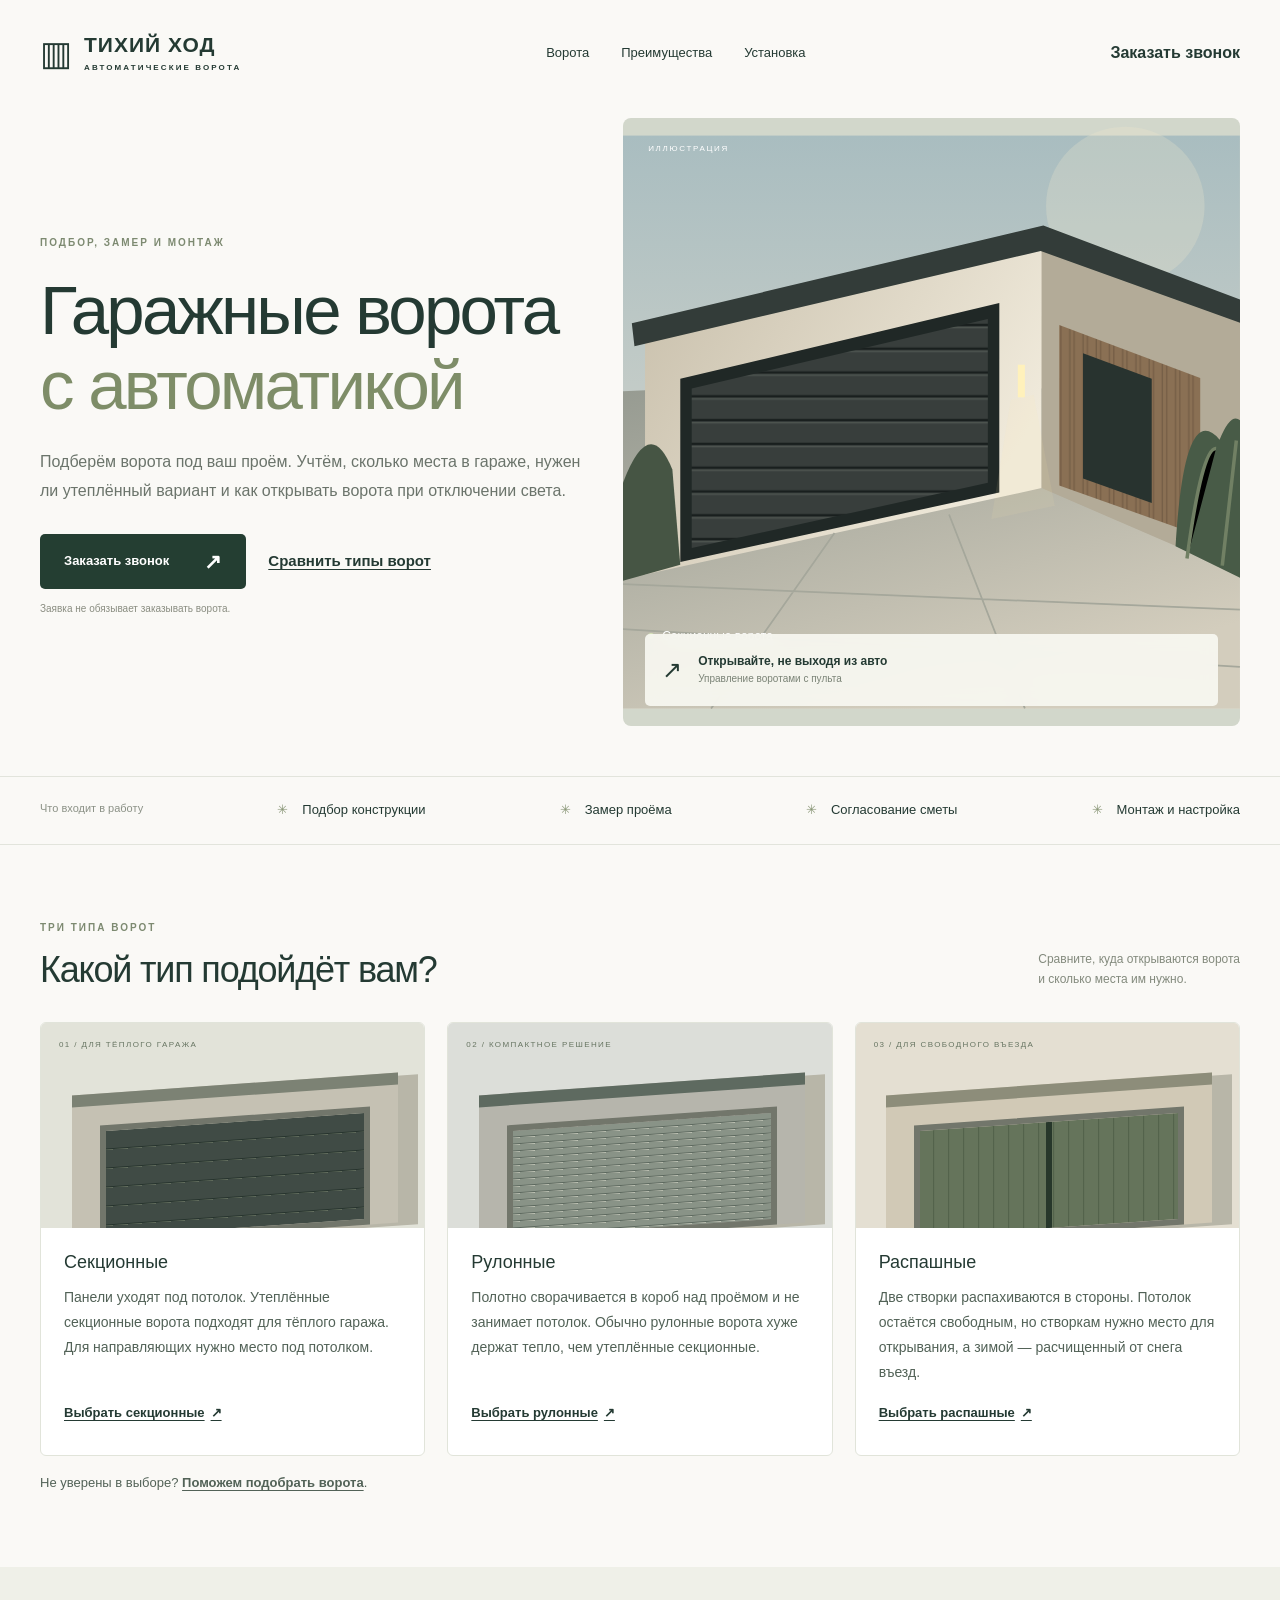
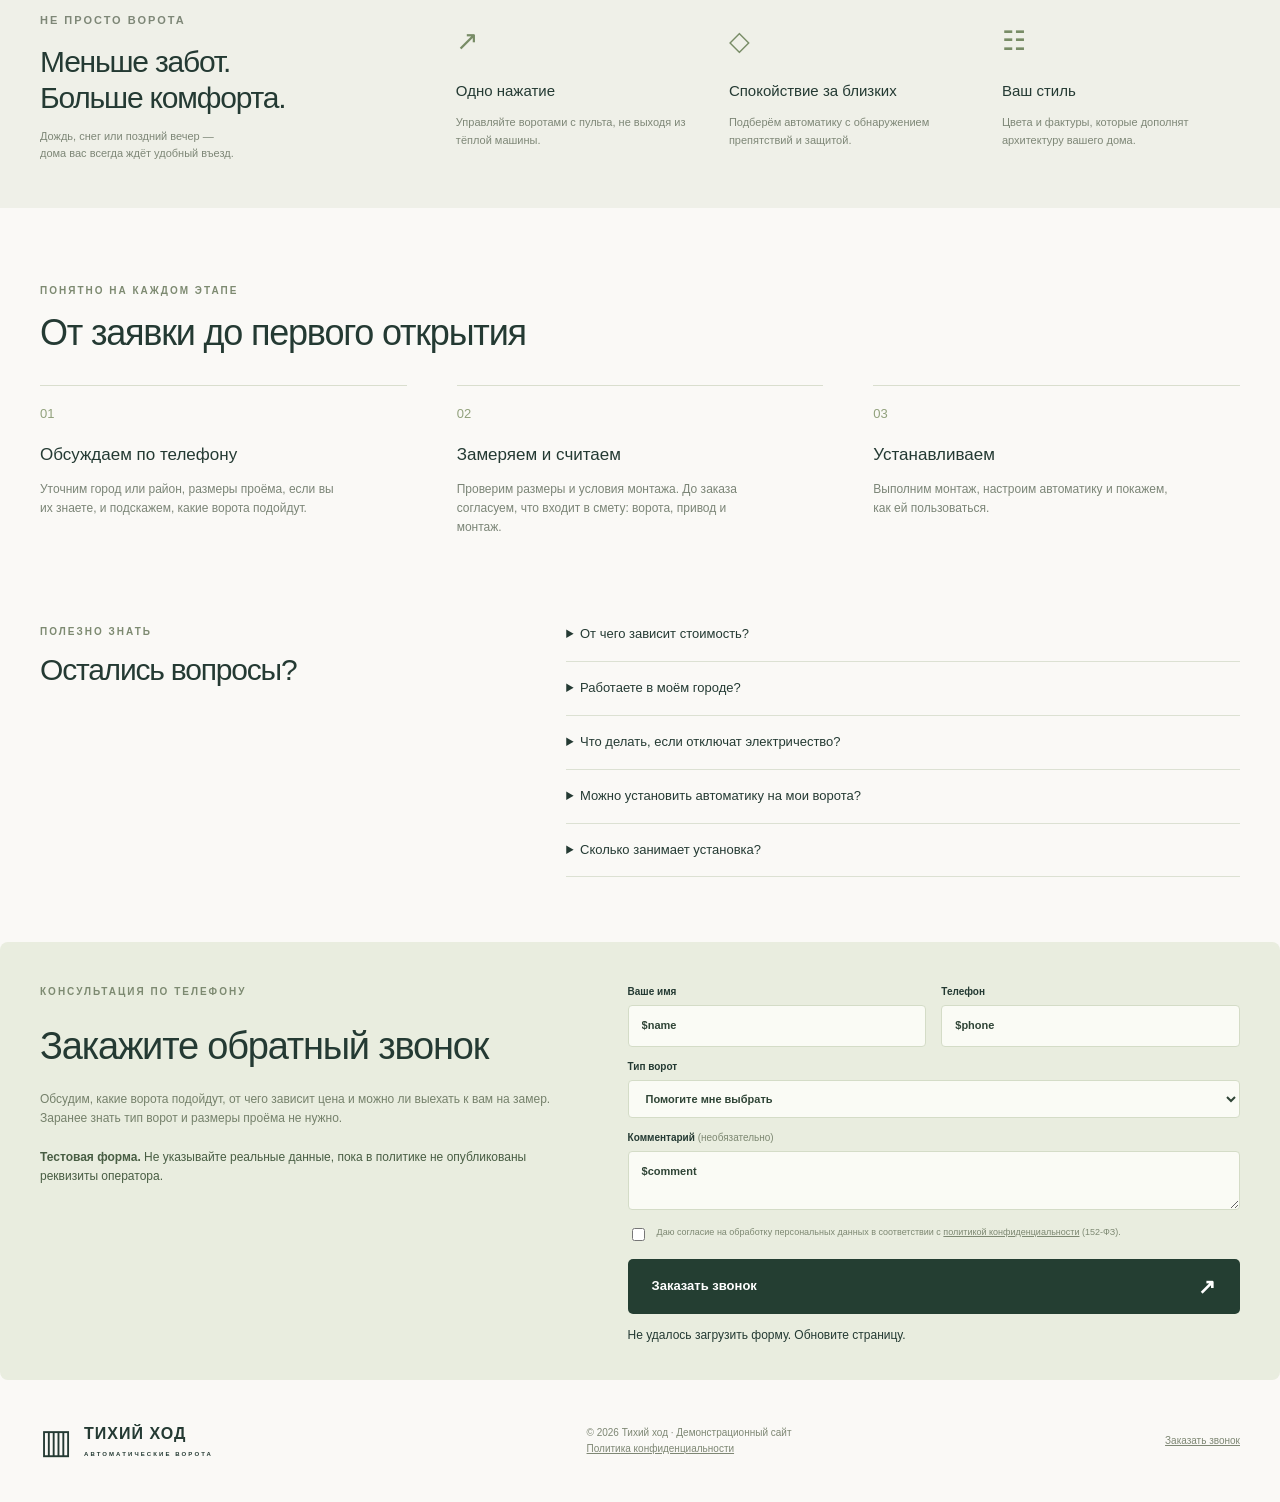
==== index.html @ 29ec7931 "Clarify garage door choices and callback expectations Co-Authored-By: Devin AI <158243242+devin-ai-i" ====
<!doctype html>
<html lang="ru"><head><meta charset="utf-8"><meta name="viewport" content="width=device-width,initial-scale=1"><meta name="description" content="Автоматические гаражные ворота: сравните секционные, рулонные и распашные конструкции и закажите звонок для подбора и расчёта."><title>ТИХИЙ ХОД — автоматические гаражные ворота</title><link rel="stylesheet" href="/static/style.css"><script src="/static/app.js" defer></script></head>
<body><header class="header wrap"><a class="logo" href="/">▥ <span>ТИХИЙ ХОД<small>АВТОМАТИЧЕСКИЕ ВОРОТА</small></span></a><nav><a href="#catalog">Ворота</a><a href="#benefits">Преимущества</a><a href="#steps">Установка</a></nav><a class="header-contact" href="#lead">Заказать звонок</a></header>
<main><section class="hero wrap"><div class="hero-copy"><p class="eyebrow">ПОДБОР, ЗАМЕР И МОНТАЖ</p><h1>Гаражные ворота <em>с автоматикой</em></h1><p class="intro">Подберём ворота под ваш проём. Учтём, сколько места в гараже, нужен ли утеплённый вариант и как открывать ворота при отключении света.</p><div class="hero-actions"><a class="button" href="#lead">Заказать звонок <span aria-hidden="true">↗</span></a><a class="text-link" href="#catalog">Сравнить типы ворот</a></div><p class="micro">Заявка не обязывает заказывать ворота.</p></div><div class="hero-visual"><div class="visual-top"><span>ИЛЛЮСТРАЦИЯ</span></div><svg viewBox="0 0 700 650" role="img" aria-label="Современный дом с широкими секционными воротами"><defs><linearGradient id="sky" x2="0" y2="1"><stop stop-color="#a9bdc0"/><stop offset="1" stop-color="#e3ddd0"/></linearGradient><linearGradient id="wall" x2="1" y2=".5"><stop stop-color="#c8bfab"/><stop offset="1" stop-color="#f0eadb"/></linearGradient><linearGradient id="drive" x2=".5" y2="1"><stop stop-color="#93988f"/><stop offset="1" stop-color="#d3cdbd"/></linearGradient><pattern id="slats" width="100" height="27" patternUnits="userSpaceOnUse"><rect width="100" height="27" fill="#383e3c"/><path d="M0 26H100" stroke="#191f1e" stroke-width="3"/><path d="M0 2H100" stroke="#59605a"/></pattern><pattern id="wood" width="15" height="100" patternUnits="userSpaceOnUse"><rect width="15" height="100" fill="#8a7054"/><path d="M2 0V100M12 0V100" stroke="#6a543f"/></pattern></defs><rect width="700" height="650" fill="url(#sky)"/><circle cx="570" cy="80" r="90" fill="#f0e7cc" opacity=".25"/><path d="M0 290L700 260V650H0" fill="url(#drive)"/><path d="M25 227L475 120 730 216 280 341Z" fill="#ded7c7"/><path d="M25 227L475 120V400L25 498Z" fill="url(#wall)"/><path d="M475 120L730 216V510L475 400Z" fill="#b3ab98"/><path d="M10 213L477 102 737 200 730 223 474 131 13 239Z" fill="#333c39"/><path d="M65 276L427 190V405L65 484Z" fill="#202826"/><path d="M78 287L414 208V394L78 468Z" fill="url(#slats)"/><path d="M495 215L655 275V454L495 397Z" fill="url(#wood)"/><path d="M522 247L600 276V417L522 389Z" fill="#28332f"/><path d="M0 509L700 538M0 560L700 603M100 650L240 451M456 650L370 430" stroke="#a5a79b" stroke-width="2"/><path d="M0 394Q30 315 56 379L65 487 0 505" fill="#465544"/><path d="M627 466Q637 299 677 345Q705 276 723 405V513Z" fill="#485b47"/><path d="M640 480Q657 354 673 355M680 488L696 346" stroke="#718064" stroke-width="4"/><rect x="448" y="260" width="8" height="37" fill="#fff1bb"/><path d="M440 300L466 294 490 420 418 435Z" fill="#ffe6a0" opacity=".09"/></svg><div class="visual-label"><span class="live-dot"></span> Секционные ворота </div><div class="floating-card"><span>↗</span><div><b>Открывайте, не выходя из авто</b><small>Управление воротами с пульта</small></div></div></div></section>
<section class="trust wrap"><span>Что входит в работу</span><b>Подбор конструкции</b><b>Замер проёма</b><b>Согласование сметы</b><b>Монтаж и настройка</b></section>
<section id="catalog" class="section wrap"><div class="section-heading"><div><p class="eyebrow">ТРИ ТИПА ВОРОТ</p><h2>Какой тип подойдёт вам?</h2></div><p>Сравните, куда открываются ворота<br>и сколько места им нужно.</p></div><div class="catalog"><article class="product"><div class="product-art sectional"><span>01 / ДЛЯ ТЁПЛОГО ГАРАЖА</span><div class="mini-house"><div class="mini-door"></div></div></div><div class="product-bottom"><h3>Секционные</h3><p>Панели уходят под потолок. Утеплённые секционные ворота подходят для тёплого гаража. Для направляющих нужно место под потолком.</p><div><a class="text-link" href="#lead" data-door="Секционные">Выбрать секционные <span aria-hidden="true">↗</span></a></div></div></article><article class="product"><div class="product-art roller"><span>02 / КОМПАКТНОЕ РЕШЕНИЕ</span><div class="mini-house"><div class="mini-door"></div></div></div><div class="product-bottom"><h3>Рулонные</h3><p>Полотно сворачивается в короб над проёмом и не занимает потолок. Обычно рулонные ворота хуже держат тепло, чем утеплённые секционные.</p><div><a class="text-link" href="#lead" data-door="Рулонные">Выбрать рулонные <span aria-hidden="true">↗</span></a></div></div></article><article class="product"><div class="product-art swing"><span>03 / ДЛЯ СВОБОДНОГО ВЪЕЗДА</span><div class="mini-house"><div class="mini-door"></div></div></div><div class="product-bottom"><h3>Распашные</h3><p>Две створки распахиваются в стороны. Потолок остаётся свободным, но створкам нужно место для открывания, а зимой — расчищенный от снега въезд.</p><div><a class="text-link" href="#lead" data-door="Распашные">Выбрать распашные <span aria-hidden="true">↗</span></a></div></div></article></div><p class="price-note">Не уверены в выборе? <a class="text-link" href="#lead" data-door="">Поможем подобрать ворота</a>.</p></section>
<section id="benefits" class="benefits"><div class="wrap benefit-grid"><div><p class="eyebrow">НЕ ПРОСТО ВОРОТА</p><h2>Меньше забот.<br>Больше комфорта.</h2><p>Дождь, снег или поздний вечер —<br>дома вас всегда ждёт удобный въезд.</p></div><div class="benefit"><span>↗</span><h3>Одно нажатие</h3><p>Управляйте воротами с пульта, не выходя из тёплой машины.</p></div><div class="benefit"><span>◇</span><h3>Спокойствие за близких</h3><p>Подберём автоматику с обнаружением препятствий и защитой.</p></div><div class="benefit"><span>☷</span><h3>Ваш стиль</h3><p>Цвета и фактуры, которые дополнят архитектуру вашего дома.</p></div></div></section>
<section id="steps" class="section wrap"><div class="section-heading"><div><p class="eyebrow">ПОНЯТНО НА КАЖДОМ ЭТАПЕ</p><h2>От заявки до первого открытия</h2></div></div><div class="steps"><article><span>01</span><h3>Обсуждаем по телефону</h3><p>Уточним город или район, размеры проёма, если вы их знаете, и подскажем, какие ворота подойдут.</p></article><article><span>02</span><h3>Замеряем и считаем</h3><p>Проверим размеры и условия монтажа. До заказа согласуем, что входит в смету: ворота, привод и монтаж.</p></article><article><span>03</span><h3>Устанавливаем</h3><p>Выполним монтаж, настроим автоматику и покажем, как ей пользоваться.</p></article></div></section>
<section class="wrap faq-section"><div><p class="eyebrow">ПОЛЕЗНО ЗНАТЬ</p><h2>Остались вопросы?</h2></div><div class="faq"><details><summary>От чего зависит стоимость?</summary><p>От размеров проёма, типа ворот, привода и сложности монтажа. Если знаете примерные размеры, укажите их в заявке. Окончательную стоимость согласуем после замера.</p></details><details><summary>Работаете в моём городе?</summary><p>Укажите город или район в комментарии. При звонке уточним, возможен ли выезд на замер и монтаж.</p></details><details><summary>Что делать, если отключат электричество?</summary><p>У автоматики предусмотрена ручная разблокировка. Подберём решение с учётом доступа в ваш гараж.</p></details><details><summary>Можно установить автоматику на мои ворота?</summary><p>Часто да. Специалист оценит состояние конструкции и предложит совместимый привод.</p></details><details><summary>Сколько занимает установка?</summary><p>Срок зависит от конструкции, готовности проёма и того, нужно ли снимать старые ворота. Обсудим сроки после замера.</p></details></div></section>
<section id="lead" class="wrap lead-section"><div><p class="eyebrow">КОНСУЛЬТАЦИЯ ПО ТЕЛЕФОНУ</p><h2>Закажите обратный звонок</h2><p>Обсудим, какие ворота подойдут, от чего зависит цена и можно ли выехать к вам на замер. Заранее знать тип ворот и размеры проёма не нужно.</p><p class="lead-note"><strong>Тестовая форма.</strong> Не указывайте реальные данные, пока в политике не опубликованы реквизиты оператора.</p></div><form id="lead-form" method="post" action="/api/lead#lead" novalidate>
<input type="hidden" name="token" value="$form_token">
<div class="form-row">
<label>Ваше имя<input name="name" value="$name" placeholder="Как к вам обращаться" required autocomplete="name" $name_error></label>
<label>Телефон<input name="phone" value="$phone" type="tel" placeholder="+7 (999) 123-45-67" required autocomplete="tel" $phone_error></label>
</div>
<label>Тип ворот<select name="door" $door_error><option value="">Помогите мне выбрать</option><option $door_1>Секционные</option><option $door_2>Рулонные</option><option $door_3>Распашные</option></select></label>
<label>Комментарий <span>(необязательно)</span><textarea name="comment" rows="2" placeholder="Например: город или район, размеры проёма" $comment_error>$comment</textarea></label>
<div class="honeypot" aria-hidden="true"><label>Ваш сайт<input name="website" tabindex="-1" autocomplete="off"></label></div>
<label class="consent"><input type="checkbox" name="consent" required $consent $consent_error><span>Даю согласие на обработку персональных данных в соответствии с <a href="/privacy" target="_blank" rel="noopener">политикой конфиденциальности</a> (152-ФЗ).</span></label>
<button class="button" type="submit">Заказать звонок <span aria-hidden="true">↗</span></button>
<p id="form-status" role="status" aria-live="polite">$message</p>
</form></section></main>
<footer class="wrap"><a class="logo" href="/">▥ <span>ТИХИЙ ХОД<small>АВТОМАТИЧЕСКИЕ ВОРОТА</small></span></a><p>© 2026 Тихий ход · Демонстрационный сайт<br><a href="/privacy">Политика конфиденциальности</a></p><p><a href="#lead">Заказать звонок</a></p></footer><a class="mobile-cta button" href="#lead">Заказать звонок <span aria-hidden="true">↗</span></a></body></html>
---- static/style.css ----
#lead-form [aria-invalid=true]{outline:2px solid #9b4035;outline-offset:2px}
#lead-form .button:disabled{opacity:.65;cursor:wait}
*{box-sizing:border-box}html{scroll-behavior:smooth;scroll-padding-top:25px}body{margin:0;background:#faf9f6;color:#243a33;font-family:Arial,Helvetica,sans-serif;font-size:15px;line-height:1.6}a{color:inherit;text-decoration:none}button,input,select,textarea{font:inherit}button,a,input,select,textarea,summary{touch-action:manipulation}a:focus-visible,button:focus-visible,summary:focus-visible{outline:3px solid #bb8a41;outline-offset:4px}.wrap{max-width:1280px;margin:auto;padding-left:40px;padding-right:40px}.header{height:106px;display:flex;align-items:center;justify-content:space-between}.logo{display:flex;gap:12px;align-items:center;font-size:34px;line-height:1}.logo span{font-size:21px;font-weight:800;letter-spacing:1px}.logo small{display:block;font-size:8px;letter-spacing:2.1px;margin-top:9px}.header nav{display:flex;gap:32px;font-size:13px}.header-contact{font-size:16px;font-weight:700;text-align:right}.header-contact small{display:block;font-size:11px;font-weight:400;color:#7c837a}.hero{display:grid;grid-template-columns:.95fr 1.05fr;min-height:650px;align-items:center;gap:25px}.eyebrow{font-size:10px;letter-spacing:2px;font-weight:bold;color:#7d8a71;margin:0 0 23px}h1{font-size:69px;line-height:1.08;font-weight:500;letter-spacing:-3.7px;margin:0 0 25px}h1 em{font-style:normal;color:#7e8d68}.intro{font-size:16px;color:#6b746b;line-height:1.8;margin-bottom:28px}.button{display:inline-flex;align-items:center;justify-content:space-between;gap:35px;background:#243e32;color:#fff;border:0;border-radius:5px;padding:17px 24px;font-size:13px;font-weight:600;cursor:pointer}.button:hover{background:#3f5947}.button span{font-size:21px;line-height:1}.micro{font-size:10px;color:#8a8d81;margin-top:12px}.hero-proof{display:flex;align-items:center;gap:12px;margin-top:34px;font-size:11px}.hero-proof small{display:block;color:#879083;font-size:10px;margin-top:2px}.round{border:1px solid #d6dbcb;border-radius:50%;padding:7px 12px;font-size:18px}.hero-visual{position:relative;background:#d2d7cb;border-radius:8px;min-width:0;align-self:stretch;margin:12px 0 30px;overflow:hidden}.hero-visual svg{width:100%;height:100%;object-fit:cover;position:absolute;inset:0}.visual-top{position:absolute;z-index:1;top:25px;left:25px;right:25px;display:flex;justify-content:space-between;font-size:8px;letter-spacing:1.7px;color:#fff}.visual-label{position:absolute;bottom:80px;left:25px;color:white;font-size:12px;display:flex;align-items:center;gap:8px}.live-dot{height:6px;width:6px;background:#d6e4b7;border-radius:50%}.floating-card{position:absolute;bottom:20px;left:22px;right:22px;background:#f8f8f1ec;backdrop-filter:blur(8px);padding:17px;display:flex;align-items:center;gap:16px;border-radius:5px;font-size:12px}.floating-card>span{font-size:24px}.floating-card small{display:block;font-size:10px;color:#7a8376}.trust{display:flex;justify-content:space-between;border-top:1px solid #e2e4dc;border-bottom:1px solid #e2e4dc;padding-top:23px;padding-bottom:23px;font-size:13px;margin-top:20px}.trust>span{color:#8b9186;font-size:11px}.trust b{font-weight:500}.trust b:before{content:'✳';color:#8a9778;margin-right:14px}.section{padding-top:75px;padding-bottom:60px}.section-heading{display:flex;justify-content:space-between;align-items:end;margin-bottom:30px}.section-heading .eyebrow{margin-bottom:12px}h2{font-size:36px;font-weight:500;line-height:1.22;letter-spacing:-1.2px;margin:0}.section-heading>p{font-size:12px;color:#838a7d;margin:0 0 3px}.catalog{display:grid;grid-template-columns:repeat(3,1fr);gap:22px}.product{border:1px solid #e1e4da;border-radius:6px;overflow:hidden;background:#fff}.product-art{height:205px;background:#e2e3d9;position:relative;overflow:hidden}.product-art>span{position:absolute;top:16px;left:18px;font-size:8px;letter-spacing:1.4px;z-index:1;color:#677562}.mini-house{position:absolute;width:85%;height:150px;background:#c5c1b3;bottom:-6px;left:8%;border-top:12px solid #7c8274;box-shadow:20px 3px 0 #b8b6a8;transform:skewY(-4deg);padding:20px 28px 0}.mini-door{height:100%;background:repeating-linear-gradient(#404b45 0px,#404b45 17px,#26332d 18px,#657060 19px);border:6px solid #72766b}.roller{background:#dcded9}.roller .mini-house{background:#b6b5ac;border-color:#5e6a60}.roller .mini-door{background:repeating-linear-gradient(#899387 0px,#899387 5px,#5c685e 6px,#bec2b4 7px)}.swing{background:#e4dfd2}.swing .mini-house{background:#d1c9b6;border-color:#8d8d7a}.swing .mini-door{background:linear-gradient(90deg,transparent 49%,#27372b 49%,#27372b 51%,transparent 51%),repeating-linear-gradient(90deg,#65745b 0px,#65745b 13px,#42523c 14px,#829075 15px)}.product-bottom{padding:20px 23px}h3{font-size:18px;font-weight:500;margin:0 0 8px}.product p{color:#7e8578;font-size:11px;line-height:1.8;margin:0 0 18px}.product-bottom>div{display:flex;justify-content:space-between;align-items:center;font-size:16px}.product-bottom a{border:1px solid #d9dfcf;border-radius:50%;width:33px;height:33px;text-align:center;font-size:19px}.price-note{font-size:10px;color:#909586;margin-top:17px}.benefits{background:#eff0e8;padding:45px 0}.benefit-grid{display:grid;grid-template-columns:1.6fr 1fr 1fr 1fr;gap:35px}.benefits h2{font-size:30px}.benefits .eyebrow{margin-bottom:14px}.benefits p{font-size:11px;color:#7e8777;margin-bottom:0}.benefit{padding-top:8px}.benefit>span{display:block;font-size:27px;color:#788c66;margin-bottom:16px}.benefit h3{font-size:15px}.steps{display:grid;grid-template-columns:repeat(3,1fr);gap:50px}.steps article{border-top:1px solid #d9dece;padding-top:18px}.steps span{font-size:13px;color:#91a17c;display:block;margin-bottom:16px}.steps h3{font-size:17px}.steps p{font-size:12px;color:#7b8577;max-width:300px}.faq-section{display:grid;grid-template-columns:1fr 1.4fr;gap:45px;padding-top:15px;padding-bottom:65px}.faq-section h2{font-size:30px}.faq-section .eyebrow{margin-bottom:12px}.faq details{border-bottom:1px solid #dce1d3;padding:16px 0}.faq summary{font-size:13px;cursor:pointer}.faq details:first-child{padding-top:0}.faq p{font-size:12px;color:#737f6d}.lead-section{background:#e9eddf;border-radius:8px;display:grid;grid-template-columns:1fr 1.15fr;gap:55px;padding-top:42px;padding-bottom:35px;scroll-margin-top:25px}.lead-section h2{font-size:38px}.lead-section>div>p:not(.eyebrow){font-size:12px;color:#75816b;margin-top:20px}.lead-note{display:block;margin-top:32px;font-size:11px;color:#6d7e5d}.form-row{display:grid;grid-template-columns:1fr 1fr;gap:15px}label{display:block;font-size:10px;font-weight:600;margin-bottom:12px}label>span{font-weight:400;color:#7d8872}input:not([type=checkbox]),select,textarea{display:block;width:100%;background:#fafbf5;border:1px solid #d4dcc7;border-radius:4px;padding:11px 13px;font-size:11px;margin-top:5px;color:#2f4436;outline-color:#849b68}textarea{resize:vertical}.consent{display:flex;gap:9px;align-items:start;font-size:9px;line-height:1.6;margin:15px 0}.consent input{accent-color:#365039}.consent a{text-decoration:underline}.lead-section .button{width:100%}.honeypot{position:absolute;left:-10000px;width:1px;height:1px;overflow:hidden}#form-status{font-size:12px;margin-bottom:0}footer{display:flex;align-items:center;justify-content:space-between;padding-top:35px!important;padding-bottom:35px!important}footer .logo span{font-size:16px}footer .logo small{font-size:6px}footer p{font-size:10px;color:#7e8774}footer a:not(.logo){text-decoration:underline}.mobile-cta{display:none}.privacy{max-width:800px;padding-top:60px;padding-bottom:60px}.privacy p{color:#6e7968}.privacy h1{font-size:44px;letter-spacing:-1px}
.hero h1{font-size:clamp(38px,5.5vw,69px);letter-spacing:-.04em}
.hero-actions{display:flex;flex-wrap:wrap;align-items:center;gap:12px 22px}
.text-link{text-decoration:underline;text-underline-offset:3px;font-weight:600}
.product{display:flex;flex-direction:column}
.product-bottom{display:flex;flex-direction:column;flex:1}
.product-bottom>div{margin-top:auto}
.product-bottom .text-link{display:inline-flex;align-items:center;gap:6px;min-height:44px;width:auto;height:auto;border:0;border-radius:0;text-align:left;font-size:13px}
#catalog .product p{font-size:14px;color:#526257;margin-bottom:6px}
.catalog+.price-note{font-size:13px;color:#526257}
.lead-section>div>p.lead-note{color:#485d43}
@media(min-width:1500px){.hero-visual{min-height:620px}}@media(max-width:800px){.wrap{padding-left:22px;padding-right:22px}.header{height:85px}.header nav{display:none}.header-contact{font-size:12px}.logo span{font-size:16px}.logo small{font-size:6px}.hero{grid-template-columns:1fr;gap:25px}.hero-copy{padding-top:25px}h1{font-size:56px}.hero-visual{height:430px;margin-bottom:0}.hero-proof{margin-top:25px}.trust{flex-wrap:wrap;gap:15px;margin-top:28px}.trust>span{width:100%}.trust b{width:45%;font-size:11px}.section{padding-top:50px;padding-bottom:35px}.section-heading{display:block}.section-heading>p{margin-top:18px}h2{font-size:29px}.catalog{grid-template-columns:1fr}.product-art{height:220px}.product p{font-size:12px}.benefit-grid{grid-template-columns:1fr 1fr;gap:25px}.benefit-grid>div:first-child{grid-column:1/-1}.benefit:last-child{grid-column:1/-1}.benefits p{font-size:12px}.steps{grid-template-columns:1fr;gap:20px}.steps span{margin-bottom:8px}.steps p{max-width:none}.faq-section{grid-template-columns:1fr;gap:25px;padding-top:20px;padding-bottom:40px}.lead-section{grid-template-columns:1fr;margin-left:12px;margin-right:12px;gap:25px}.lead-section h2{font-size:33px}.lead-note{margin-top:18px}.form-row{grid-template-columns:1fr;gap:0}label{font-size:12px}input:not([type=checkbox]),select,textarea{font-size:16px}.consent{font-size:11px}footer{flex-wrap:wrap;gap:10px;padding-bottom:100px!important}footer .logo{width:100%;margin-top:15px}.mobile-cta{display:flex;position:fixed;bottom:12px;left:16px;right:16px;z-index:5;box-shadow:0 4px 24px #162d3844;justify-content:center}.privacy h1{font-size:34px}}
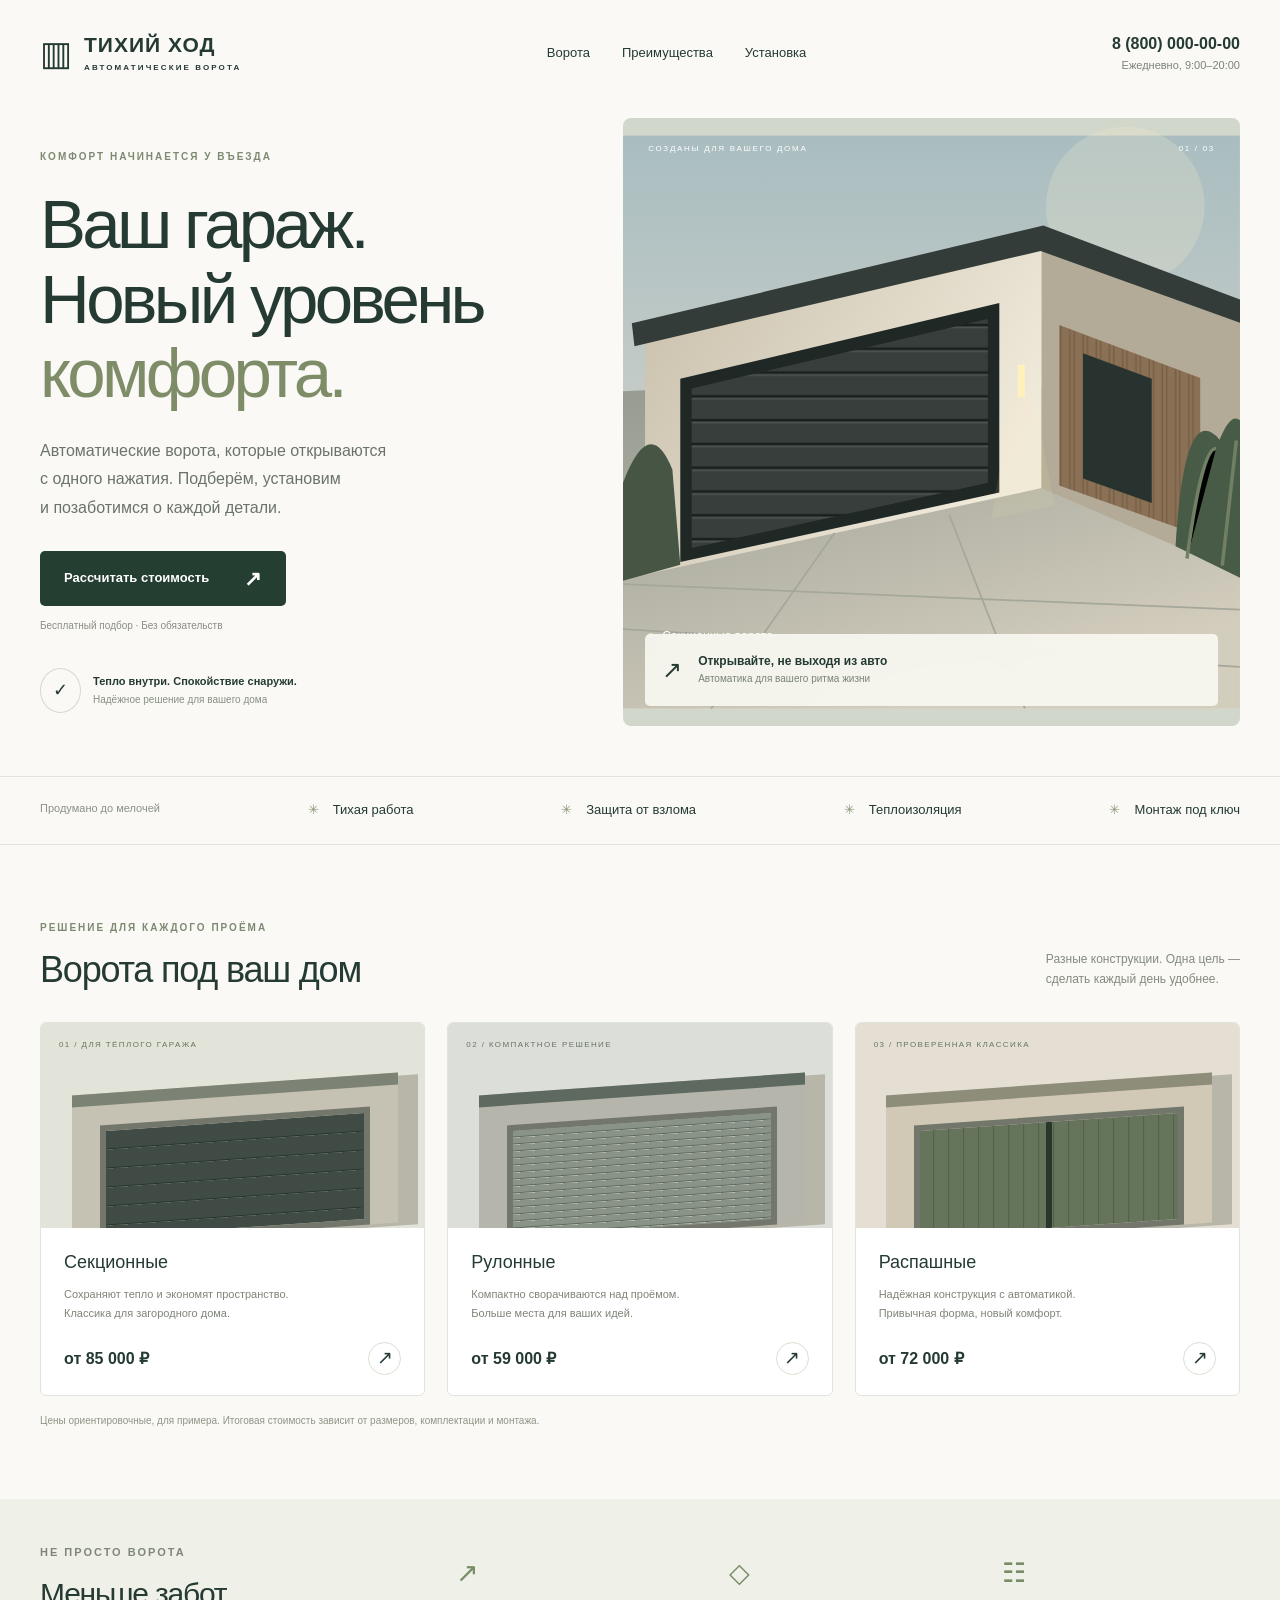
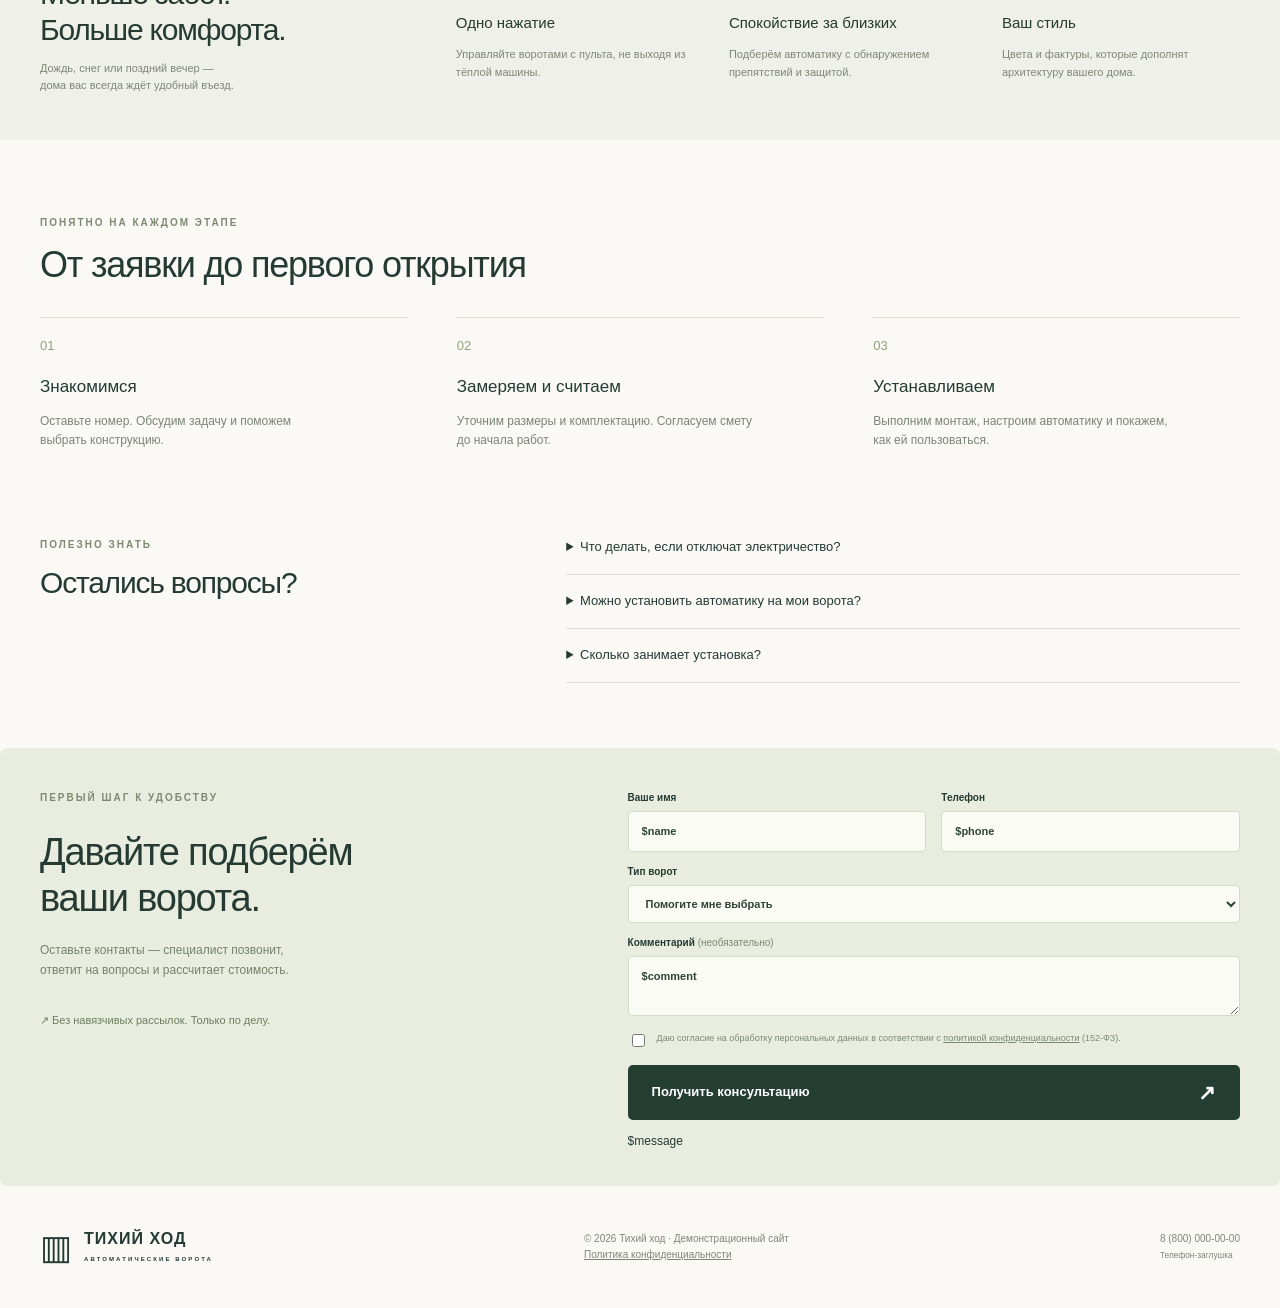
==== commit 469de6a9: "Make garage lead form forgiving and safe to retry Co-Authored-By: Devin AI <158243242+devin-ai-integ" ====
--- a/index.html
+++ b/index.html
@@ -1,23 +1,24 @@
 <!doctype html>
-<html lang="ru"><head><meta charset="utf-8"><meta name="viewport" content="width=device-width,initial-scale=1"><meta name="description" content="Автоматические гаражные ворота: сравните секционные, рулонные и распашные конструкции и закажите звонок для подбора и расчёта."><title>ТИХИЙ ХОД — автоматические гаражные ворота</title><link rel="stylesheet" href="/static/style.css"><script src="/static/app.js" defer></script></head>
-<body><header class="header wrap"><a class="logo" href="/">▥ <span>ТИХИЙ ХОД<small>АВТОМАТИЧЕСКИЕ ВОРОТА</small></span></a><nav><a href="#catalog">Ворота</a><a href="#benefits">Преимущества</a><a href="#steps">Установка</a></nav><a class="header-contact" href="#lead">Заказать звонок</a></header>
-<main><section class="hero wrap"><div class="hero-copy"><p class="eyebrow">ПОДБОР, ЗАМЕР И МОНТАЖ</p><h1>Гаражные ворота <em>с автоматикой</em></h1><p class="intro">Подберём ворота под ваш проём. Учтём, сколько места в гараже, нужен ли утеплённый вариант и как открывать ворота при отключении света.</p><div class="hero-actions"><a class="button" href="#lead">Заказать звонок <span aria-hidden="true">↗</span></a><a class="text-link" href="#catalog">Сравнить типы ворот</a></div><p class="micro">Заявка не обязывает заказывать ворота.</p></div><div class="hero-visual"><div class="visual-top"><span>ИЛЛЮСТРАЦИЯ</span></div><svg viewBox="0 0 700 650" role="img" aria-label="Современный дом с широкими секционными воротами"><defs><linearGradient id="sky" x2="0" y2="1"><stop stop-color="#a9bdc0"/><stop offset="1" stop-color="#e3ddd0"/></linearGradient><linearGradient id="wall" x2="1" y2=".5"><stop stop-color="#c8bfab"/><stop offset="1" stop-color="#f0eadb"/></linearGradient><linearGradient id="drive" x2=".5" y2="1"><stop stop-color="#93988f"/><stop offset="1" stop-color="#d3cdbd"/></linearGradient><pattern id="slats" width="100" height="27" patternUnits="userSpaceOnUse"><rect width="100" height="27" fill="#383e3c"/><path d="M0 26H100" stroke="#191f1e" stroke-width="3"/><path d="M0 2H100" stroke="#59605a"/></pattern><pattern id="wood" width="15" height="100" patternUnits="userSpaceOnUse"><rect width="15" height="100" fill="#8a7054"/><path d="M2 0V100M12 0V100" stroke="#6a543f"/></pattern></defs><rect width="700" height="650" fill="url(#sky)"/><circle cx="570" cy="80" r="90" fill="#f0e7cc" opacity=".25"/><path d="M0 290L700 260V650H0" fill="url(#drive)"/><path d="M25 227L475 120 730 216 280 341Z" fill="#ded7c7"/><path d="M25 227L475 120V400L25 498Z" fill="url(#wall)"/><path d="M475 120L730 216V510L475 400Z" fill="#b3ab98"/><path d="M10 213L477 102 737 200 730 223 474 131 13 239Z" fill="#333c39"/><path d="M65 276L427 190V405L65 484Z" fill="#202826"/><path d="M78 287L414 208V394L78 468Z" fill="url(#slats)"/><path d="M495 215L655 275V454L495 397Z" fill="url(#wood)"/><path d="M522 247L600 276V417L522 389Z" fill="#28332f"/><path d="M0 509L700 538M0 560L700 603M100 650L240 451M456 650L370 430" stroke="#a5a79b" stroke-width="2"/><path d="M0 394Q30 315 56 379L65 487 0 505" fill="#465544"/><path d="M627 466Q637 299 677 345Q705 276 723 405V513Z" fill="#485b47"/><path d="M640 480Q657 354 673 355M680 488L696 346" stroke="#718064" stroke-width="4"/><rect x="448" y="260" width="8" height="37" fill="#fff1bb"/><path d="M440 300L466 294 490 420 418 435Z" fill="#ffe6a0" opacity=".09"/></svg><div class="visual-label"><span class="live-dot"></span> Секционные ворота </div><div class="floating-card"><span>↗</span><div><b>Открывайте, не выходя из авто</b><small>Управление воротами с пульта</small></div></div></div></section>
-<section class="trust wrap"><span>Что входит в работу</span><b>Подбор конструкции</b><b>Замер проёма</b><b>Согласование сметы</b><b>Монтаж и настройка</b></section>
-<section id="catalog" class="section wrap"><div class="section-heading"><div><p class="eyebrow">ТРИ ТИПА ВОРОТ</p><h2>Какой тип подойдёт вам?</h2></div><p>Сравните, куда открываются ворота<br>и сколько места им нужно.</p></div><div class="catalog"><article class="product"><div class="product-art sectional"><span>01 / ДЛЯ ТЁПЛОГО ГАРАЖА</span><div class="mini-house"><div class="mini-door"></div></div></div><div class="product-bottom"><h3>Секционные</h3><p>Панели уходят под потолок. Утеплённые секционные ворота подходят для тёплого гаража. Для направляющих нужно место под потолком.</p><div><a class="text-link" href="#lead" data-door="Секционные">Выбрать секционные <span aria-hidden="true">↗</span></a></div></div></article><article class="product"><div class="product-art roller"><span>02 / КОМПАКТНОЕ РЕШЕНИЕ</span><div class="mini-house"><div class="mini-door"></div></div></div><div class="product-bottom"><h3>Рулонные</h3><p>Полотно сворачивается в короб над проёмом и не занимает потолок. Обычно рулонные ворота хуже держат тепло, чем утеплённые секционные.</p><div><a class="text-link" href="#lead" data-door="Рулонные">Выбрать рулонные <span aria-hidden="true">↗</span></a></div></div></article><article class="product"><div class="product-art swing"><span>03 / ДЛЯ СВОБОДНОГО ВЪЕЗДА</span><div class="mini-house"><div class="mini-door"></div></div></div><div class="product-bottom"><h3>Распашные</h3><p>Две створки распахиваются в стороны. Потолок остаётся свободным, но створкам нужно место для открывания, а зимой — расчищенный от снега въезд.</p><div><a class="text-link" href="#lead" data-door="Распашные">Выбрать распашные <span aria-hidden="true">↗</span></a></div></div></article></div><p class="price-note">Не уверены в выборе? <a class="text-link" href="#lead" data-door="">Поможем подобрать ворота</a>.</p></section>
+<html lang="ru"><head><meta charset="utf-8"><meta name="viewport" content="width=device-width,initial-scale=1"><meta name="description" content="Автоматические гаражные ворота: подбор, замер и установка. Рассчитайте стоимость вашего проекта."><title>ТИХИЙ ХОД — автоматические гаражные ворота</title><link rel="stylesheet" href="/static/style.css"><script src="/static/app.js" defer></script></head>
+<body><header class="header wrap"><a class="logo" href="/">▥ <span>ТИХИЙ ХОД<small>АВТОМАТИЧЕСКИЕ ВОРОТА</small></span></a><nav><a href="#catalog">Ворота</a><a href="#benefits">Преимущества</a><a href="#steps">Установка</a></nav><a class="header-contact" href="tel:+78000000000">8 (800) 000-00-00 <small>Ежедневно, 9:00–20:00</small></a></header>
+<main><section class="hero wrap"><div class="hero-copy"><p class="eyebrow">КОМФОРТ НАЧИНАЕТСЯ У ВЪЕЗДА</p><h1>Ваш гараж.<br>Новый уровень<br><em>комфорта.</em></h1><p class="intro">Автоматические ворота, которые открываются<br class="desktop"> с одного нажатия. Подберём, установим<br class="desktop"> и позаботимся о каждой детали.</p><a class="button" href="#lead">Рассчитать стоимость <span>↗</span></a><p class="micro">Бесплатный подбор · Без обязательств</p><div class="hero-proof"><span class="round">✓</span><div><b>Тепло внутри. Спокойствие снаружи.</b><small>Надёжное решение для вашего дома</small></div></div></div><div class="hero-visual"><div class="visual-top"><span>СОЗДАНЫ ДЛЯ ВАШЕГО ДОМА</span><span>01 / 03</span></div><svg viewBox="0 0 700 650" role="img" aria-label="Современный дом с широкими секционными воротами"><defs><linearGradient id="sky" x2="0" y2="1"><stop stop-color="#a9bdc0"/><stop offset="1" stop-color="#e3ddd0"/></linearGradient><linearGradient id="wall" x2="1" y2=".5"><stop stop-color="#c8bfab"/><stop offset="1" stop-color="#f0eadb"/></linearGradient><linearGradient id="drive" x2=".5" y2="1"><stop stop-color="#93988f"/><stop offset="1" stop-color="#d3cdbd"/></linearGradient><pattern id="slats" width="100" height="27" patternUnits="userSpaceOnUse"><rect width="100" height="27" fill="#383e3c"/><path d="M0 26H100" stroke="#191f1e" stroke-width="3"/><path d="M0 2H100" stroke="#59605a"/></pattern><pattern id="wood" width="15" height="100" patternUnits="userSpaceOnUse"><rect width="15" height="100" fill="#8a7054"/><path d="M2 0V100M12 0V100" stroke="#6a543f"/></pattern></defs><rect width="700" height="650" fill="url(#sky)"/><circle cx="570" cy="80" r="90" fill="#f0e7cc" opacity=".25"/><path d="M0 290L700 260V650H0" fill="url(#drive)"/><path d="M25 227L475 120 730 216 280 341Z" fill="#ded7c7"/><path d="M25 227L475 120V400L25 498Z" fill="url(#wall)"/><path d="M475 120L730 216V510L475 400Z" fill="#b3ab98"/><path d="M10 213L477 102 737 200 730 223 474 131 13 239Z" fill="#333c39"/><path d="M65 276L427 190V405L65 484Z" fill="#202826"/><path d="M78 287L414 208V394L78 468Z" fill="url(#slats)"/><path d="M495 215L655 275V454L495 397Z" fill="url(#wood)"/><path d="M522 247L600 276V417L522 389Z" fill="#28332f"/><path d="M0 509L700 538M0 560L700 603M100 650L240 451M456 650L370 430" stroke="#a5a79b" stroke-width="2"/><path d="M0 394Q30 315 56 379L65 487 0 505" fill="#465544"/><path d="M627 466Q637 299 677 345Q705 276 723 405V513Z" fill="#485b47"/><path d="M640 480Q657 354 673 355M680 488L696 346" stroke="#718064" stroke-width="4"/><rect x="448" y="260" width="8" height="37" fill="#fff1bb"/><path d="M440 300L466 294 490 420 418 435Z" fill="#ffe6a0" opacity=".09"/></svg><div class="visual-label"><span class="live-dot"></span> Секционные ворота <span>Тепло. Тихо. Надёжно.</span></div><div class="floating-card"><span>↗</span><div><b>Открывайте, не выходя из авто</b><small>Автоматика для вашего ритма жизни</small></div></div></div></section>
+<section class="trust wrap"><span>Продумано до мелочей</span><b>Тихая работа</b><b>Защита от взлома</b><b>Теплоизоляция</b><b>Монтаж под ключ</b></section>
+<section id="catalog" class="section wrap"><div class="section-heading"><div><p class="eyebrow">РЕШЕНИЕ ДЛЯ КАЖДОГО ПРОЁМА</p><h2>Ворота под ваш дом</h2></div><p>Разные конструкции. Одна цель —<br>сделать каждый день удобнее.</p></div><div class="catalog"><article class="product"><div class="product-art sectional"><span>01 / ДЛЯ ТЁПЛОГО ГАРАЖА</span><div class="mini-house"><div class="mini-door"></div></div></div><div class="product-bottom"><h3>Секционные</h3><p>Сохраняют тепло и экономят пространство.<br>Классика для загородного дома.</p><div><b>от 85 000 ₽</b><a href="#lead" data-door="Секционные" aria-label="Выбрать секционные">↗</a></div></div></article><article class="product"><div class="product-art roller"><span>02 / КОМПАКТНОЕ РЕШЕНИЕ</span><div class="mini-house"><div class="mini-door"></div></div></div><div class="product-bottom"><h3>Рулонные</h3><p>Компактно сворачиваются над проёмом.<br>Больше места для ваших идей.</p><div><b>от 59 000 ₽</b><a href="#lead" data-door="Рулонные" aria-label="Выбрать рулонные">↗</a></div></div></article><article class="product"><div class="product-art swing"><span>03 / ПРОВЕРЕННАЯ КЛАССИКА</span><div class="mini-house"><div class="mini-door"></div></div></div><div class="product-bottom"><h3>Распашные</h3><p>Надёжная конструкция с автоматикой.<br>Привычная форма, новый комфорт.</p><div><b>от 72 000 ₽</b><a href="#lead" data-door="Распашные" aria-label="Выбрать распашные">↗</a></div></div></article></div><p class="price-note">Цены ориентировочные, для примера. Итоговая стоимость зависит от размеров, комплектации и монтажа.</p></section>
 <section id="benefits" class="benefits"><div class="wrap benefit-grid"><div><p class="eyebrow">НЕ ПРОСТО ВОРОТА</p><h2>Меньше забот.<br>Больше комфорта.</h2><p>Дождь, снег или поздний вечер —<br>дома вас всегда ждёт удобный въезд.</p></div><div class="benefit"><span>↗</span><h3>Одно нажатие</h3><p>Управляйте воротами с пульта, не выходя из тёплой машины.</p></div><div class="benefit"><span>◇</span><h3>Спокойствие за близких</h3><p>Подберём автоматику с обнаружением препятствий и защитой.</p></div><div class="benefit"><span>☷</span><h3>Ваш стиль</h3><p>Цвета и фактуры, которые дополнят архитектуру вашего дома.</p></div></div></section>
-<section id="steps" class="section wrap"><div class="section-heading"><div><p class="eyebrow">ПОНЯТНО НА КАЖДОМ ЭТАПЕ</p><h2>От заявки до первого открытия</h2></div></div><div class="steps"><article><span>01</span><h3>Обсуждаем по телефону</h3><p>Уточним город или район, размеры проёма, если вы их знаете, и подскажем, какие ворота подойдут.</p></article><article><span>02</span><h3>Замеряем и считаем</h3><p>Проверим размеры и условия монтажа. До заказа согласуем, что входит в смету: ворота, привод и монтаж.</p></article><article><span>03</span><h3>Устанавливаем</h3><p>Выполним монтаж, настроим автоматику и покажем, как ей пользоваться.</p></article></div></section>
-<section class="wrap faq-section"><div><p class="eyebrow">ПОЛЕЗНО ЗНАТЬ</p><h2>Остались вопросы?</h2></div><div class="faq"><details><summary>От чего зависит стоимость?</summary><p>От размеров проёма, типа ворот, привода и сложности монтажа. Если знаете примерные размеры, укажите их в заявке. Окончательную стоимость согласуем после замера.</p></details><details><summary>Работаете в моём городе?</summary><p>Укажите город или район в комментарии. При звонке уточним, возможен ли выезд на замер и монтаж.</p></details><details><summary>Что делать, если отключат электричество?</summary><p>У автоматики предусмотрена ручная разблокировка. Подберём решение с учётом доступа в ваш гараж.</p></details><details><summary>Можно установить автоматику на мои ворота?</summary><p>Часто да. Специалист оценит состояние конструкции и предложит совместимый привод.</p></details><details><summary>Сколько занимает установка?</summary><p>Срок зависит от конструкции, готовности проёма и того, нужно ли снимать старые ворота. Обсудим сроки после замера.</p></details></div></section>
-<section id="lead" class="wrap lead-section"><div><p class="eyebrow">КОНСУЛЬТАЦИЯ ПО ТЕЛЕФОНУ</p><h2>Закажите обратный звонок</h2><p>Обсудим, какие ворота подойдут, от чего зависит цена и можно ли выехать к вам на замер. Заранее знать тип ворот и размеры проёма не нужно.</p><p class="lead-note"><strong>Тестовая форма.</strong> Не указывайте реальные данные, пока в политике не опубликованы реквизиты оператора.</p></div><form id="lead-form" method="post" action="/api/lead#lead" novalidate>
+<section id="steps" class="section wrap"><div class="section-heading"><div><p class="eyebrow">ПОНЯТНО НА КАЖДОМ ЭТАПЕ</p><h2>От заявки до первого открытия</h2></div></div><div class="steps"><article><span>01</span><h3>Знакомимся</h3><p>Оставьте номер. Обсудим задачу и поможем выбрать конструкцию.</p></article><article><span>02</span><h3>Замеряем и считаем</h3><p>Уточним размеры и комплектацию. Согласуем смету до начала работ.</p></article><article><span>03</span><h3>Устанавливаем</h3><p>Выполним монтаж, настроим автоматику и покажем, как ей пользоваться.</p></article></div></section>
+<section class="wrap faq-section"><div><p class="eyebrow">ПОЛЕЗНО ЗНАТЬ</p><h2>Остались вопросы?</h2></div><div class="faq"><details><summary>Что делать, если отключат электричество?</summary><p>У автоматики предусмотрена ручная разблокировка. Подберём решение с учётом доступа в ваш гараж.</p></details><details><summary>Можно установить автоматику на мои ворота?</summary><p>Часто да. Специалист оценит состояние конструкции и предложит совместимый привод.</p></details><details><summary>Сколько занимает установка?</summary><p>Обычно монтаж стандартной конструкции занимает один день. Точный срок согласуем после замера.</p></details></div></section>
+<section id="lead" class="wrap lead-section"><div><p class="eyebrow">ПЕРВЫЙ ШАГ К УДОБСТВУ</p><h2>Давайте подберём<br>ваши ворота.</h2><p>Оставьте контакты — специалист позвонит,<br>ответит на вопросы и рассчитает стоимость.</p><span class="lead-note">↗ Без навязчивых рассылок. Только по делу.</span></div>
+<form id="lead-form" method="post" action="/api/lead#lead" novalidate>
 <input type="hidden" name="token" value="$form_token">
 <div class="form-row">
 <label>Ваше имя<input name="name" value="$name" placeholder="Как к вам обращаться" required autocomplete="name" $name_error></label>
 <label>Телефон<input name="phone" value="$phone" type="tel" placeholder="+7 (999) 123-45-67" required autocomplete="tel" $phone_error></label>
 </div>
 <label>Тип ворот<select name="door" $door_error><option value="">Помогите мне выбрать</option><option $door_1>Секционные</option><option $door_2>Рулонные</option><option $door_3>Распашные</option></select></label>
-<label>Комментарий <span>(необязательно)</span><textarea name="comment" rows="2" placeholder="Например: город или район, размеры проёма" $comment_error>$comment</textarea></label>
+<label>Комментарий <span>(необязательно)</span><textarea name="comment" rows="2" placeholder="Размер проёма или ваши пожелания" $comment_error>$comment</textarea></label>
 <div class="honeypot" aria-hidden="true"><label>Ваш сайт<input name="website" tabindex="-1" autocomplete="off"></label></div>
 <label class="consent"><input type="checkbox" name="consent" required $consent $consent_error><span>Даю согласие на обработку персональных данных в соответствии с <a href="/privacy" target="_blank" rel="noopener">политикой конфиденциальности</a> (152-ФЗ).</span></label>
-<button class="button" type="submit">Заказать звонок <span aria-hidden="true">↗</span></button>
+<button class="button" type="submit">Получить консультацию <span>↗</span></button>
 <p id="form-status" role="status" aria-live="polite">$message</p>
 </form></section></main>
-<footer class="wrap"><a class="logo" href="/">▥ <span>ТИХИЙ ХОД<small>АВТОМАТИЧЕСКИЕ ВОРОТА</small></span></a><p>© 2026 Тихий ход · Демонстрационный сайт<br><a href="/privacy">Политика конфиденциальности</a></p><p><a href="#lead">Заказать звонок</a></p></footer><a class="mobile-cta button" href="#lead">Заказать звонок <span aria-hidden="true">↗</span></a></body></html>
+<footer class="wrap"><a class="logo" href="/">▥ <span>ТИХИЙ ХОД<small>АВТОМАТИЧЕСКИЕ ВОРОТА</small></span></a><p>© 2026 Тихий ход · Демонстрационный сайт<br><a href="/privacy">Политика конфиденциальности</a></p><p>8 (800) 000-00-00<br><small>Телефон-заглушка</small></p></footer><a class="mobile-cta button" href="#lead">Рассчитать стоимость ↗</a></body></html>
--- a/static/style.css
+++ b/static/style.css
@@ -1,14 +1,4 @@
 #lead-form [aria-invalid=true]{outline:2px solid #9b4035;outline-offset:2px}
 #lead-form .button:disabled{opacity:.65;cursor:wait}
-*{box-sizing:border-box}html{scroll-behavior:smooth;scroll-padding-top:25px}body{margin:0;background:#faf9f6;color:#243a33;font-family:Arial,Helvetica,sans-serif;font-size:15px;line-height:1.6}a{color:inherit;text-decoration:none}button,input,select,textarea{font:inherit}button,a,input,select,textarea,summary{touch-action:manipulation}a:focus-visible,button:focus-visible,summary:focus-visible{outline:3px solid #bb8a41;outline-offset:4px}.wrap{max-width:1280px;margin:auto;padding-left:40px;padding-right:40px}.header{height:106px;display:flex;align-items:center;justify-content:space-between}.logo{display:flex;gap:12px;align-items:center;font-size:34px;line-height:1}.logo span{font-size:21px;font-weight:800;letter-spacing:1px}.logo small{display:block;font-size:8px;letter-spacing:2.1px;margin-top:9px}.header nav{display:flex;gap:32px;font-size:13px}.header-contact{font-size:16px;font-weight:700;text-align:right}.header-contact small{display:block;font-size:11px;font-weight:400;color:#7c837a}.hero{display:grid;grid-template-columns:.95fr 1.05fr;min-height:650px;align-items:center;gap:25px}.eyebrow{font-size:10px;letter-spacing:2px;font-weight:bold;color:#7d8a71;margin:0 0 23px}h1{font-size:69px;line-height:1.08;font-weight:500;letter-spacing:-3.7px;margin:0 0 25px}h1 em{font-style:normal;color:#7e8d68}.intro{font-size:16px;color:#6b746b;line-height:1.8;margin-bottom:28px}.button{display:inline-flex;align-items:center;justify-content:space-between;gap:35px;background:#243e32;color:#fff;border:0;border-radius:5px;padding:17px 24px;font-size:13px;font-weight:600;cursor:pointer}.button:hover{background:#3f5947}.button span{font-size:21px;line-height:1}.micro{font-size:10px;color:#8a8d81;margin-top:12px}.hero-proof{display:flex;align-items:center;gap:12px;margin-top:34px;font-size:11px}.hero-proof small{display:block;color:#879083;font-size:10px;margin-top:2px}.round{border:1px solid #d6dbcb;border-radius:50%;padding:7px 12px;font-size:18px}.hero-visual{position:relative;background:#d2d7cb;border-radius:8px;min-width:0;align-self:stretch;margin:12px 0 30px;overflow:hidden}.hero-visual svg{width:100%;height:100%;object-fit:cover;position:absolute;inset:0}.visual-top{position:absolute;z-index:1;top:25px;left:25px;right:25px;display:flex;justify-content:space-between;font-size:8px;letter-spacing:1.7px;color:#fff}.visual-label{position:absolute;bottom:80px;left:25px;color:white;font-size:12px;display:flex;align-items:center;gap:8px}.live-dot{height:6px;width:6px;background:#d6e4b7;border-radius:50%}.floating-card{position:absolute;bottom:20px;left:22px;right:22px;background:#f8f8f1ec;backdrop-filter:blur(8px);padding:17px;display:flex;align-items:center;gap:16px;border-radius:5px;font-size:12px}.floating-card>span{font-size:24px}.floating-card small{display:block;font-size:10px;color:#7a8376}.trust{display:flex;justify-content:space-between;border-top:1px solid #e2e4dc;border-bottom:1px solid #e2e4dc;padding-top:23px;padding-bottom:23px;font-size:13px;margin-top:20px}.trust>span{color:#8b9186;font-size:11px}.trust b{font-weight:500}.trust b:before{content:'✳';color:#8a9778;margin-right:14px}.section{padding-top:75px;padding-bottom:60px}.section-heading{display:flex;justify-content:space-between;align-items:end;margin-bottom:30px}.section-heading .eyebrow{margin-bottom:12px}h2{font-size:36px;font-weight:500;line-height:1.22;letter-spacing:-1.2px;margin:0}.section-heading>p{font-size:12px;color:#838a7d;margin:0 0 3px}.catalog{display:grid;grid-template-columns:repeat(3,1fr);gap:22px}.product{border:1px solid #e1e4da;border-radius:6px;overflow:hidden;background:#fff}.product-art{height:205px;background:#e2e3d9;position:relative;overflow:hidden}.product-art>span{position:absolute;top:16px;left:18px;font-size:8px;letter-spacing:1.4px;z-index:1;color:#677562}.mini-house{position:absolute;width:85%;height:150px;background:#c5c1b3;bottom:-6px;left:8%;border-top:12px solid #7c8274;box-shadow:20px 3px 0 #b8b6a8;transform:skewY(-4deg);padding:20px 28px 0}.mini-door{height:100%;background:repeating-linear-gradient(#404b45 0px,#404b45 17px,#26332d 18px,#657060 19px);border:6px solid #72766b}.roller{background:#dcded9}.roller .mini-house{background:#b6b5ac;border-color:#5e6a60}.roller .mini-door{background:repeating-linear-gradient(#899387 0px,#899387 5px,#5c685e 6px,#bec2b4 7px)}.swing{background:#e4dfd2}.swing .mini-house{background:#d1c9b6;border-color:#8d8d7a}.swing .mini-door{background:linear-gradient(90deg,transparent 49%,#27372b 49%,#27372b 51%,transparent 51%),repeating-linear-gradient(90deg,#65745b 0px,#65745b 13px,#42523c 14px,#829075 15px)}.product-bottom{padding:20px 23px}h3{font-size:18px;font-weight:500;margin:0 0 8px}.product p{color:#7e8578;font-size:11px;line-height:1.8;margin:0 0 18px}.product-bottom>div{display:flex;justify-content:space-between;align-items:center;font-size:16px}.product-bottom a{border:1px solid #d9dfcf;border-radius:50%;width:33px;height:33px;text-align:center;font-size:19px}.price-note{font-size:10px;color:#909586;margin-top:17px}.benefits{background:#eff0e8;padding:45px 0}.benefit-grid{display:grid;grid-template-columns:1.6fr 1fr 1fr 1fr;gap:35px}.benefits h2{font-size:30px}.benefits .eyebrow{margin-bottom:14px}.benefits p{font-size:11px;color:#7e8777;margin-bottom:0}.benefit{padding-top:8px}.benefit>span{display:block;font-size:27px;color:#788c66;margin-bottom:16px}.benefit h3{font-size:15px}.steps{display:grid;grid-template-columns:repeat(3,1fr);gap:50px}.steps article{border-top:1px solid #d9dece;padding-top:18px}.steps span{font-size:13px;color:#91a17c;display:block;margin-bottom:16px}.steps h3{font-size:17px}.steps p{font-size:12px;color:#7b8577;max-width:300px}.faq-section{display:grid;grid-template-columns:1fr 1.4fr;gap:45px;padding-top:15px;padding-bottom:65px}.faq-section h2{font-size:30px}.faq-section .eyebrow{margin-bottom:12px}.faq details{border-bottom:1px solid #dce1d3;padding:16px 0}.faq summary{font-size:13px;cursor:pointer}.faq details:first-child{padding-top:0}.faq p{font-size:12px;color:#737f6d}.lead-section{background:#e9eddf;border-radius:8px;display:grid;grid-template-columns:1fr 1.15fr;gap:55px;padding-top:42px;padding-bottom:35px;scroll-margin-top:25px}.lead-section h2{font-size:38px}.lead-section>div>p:not(.eyebrow){font-size:12px;color:#75816b;margin-top:20px}.lead-note{display:block;margin-top:32px;font-size:11px;color:#6d7e5d}.form-row{display:grid;grid-template-columns:1fr 1fr;gap:15px}label{display:block;font-size:10px;font-weight:600;margin-bottom:12px}label>span{font-weight:400;color:#7d8872}input:not([type=checkbox]),select,textarea{display:block;width:100%;background:#fafbf5;border:1px solid #d4dcc7;border-radius:4px;padding:11px 13px;font-size:11px;margin-top:5px;color:#2f4436;outline-color:#849b68}textarea{resize:vertical}.consent{display:flex;gap:9px;align-items:start;font-size:9px;line-height:1.6;margin:15px 0}.consent input{accent-color:#365039}.consent a{text-decoration:underline}.lead-section .button{width:100%}.honeypot{position:absolute;left:-10000px;width:1px;height:1px;overflow:hidden}#form-status{font-size:12px;margin-bottom:0}footer{display:flex;align-items:center;justify-content:space-between;padding-top:35px!important;padding-bottom:35px!important}footer .logo span{font-size:16px}footer .logo small{font-size:6px}footer p{font-size:10px;color:#7e8774}footer a:not(.logo){text-decoration:underline}.mobile-cta{display:none}.privacy{max-width:800px;padding-top:60px;padding-bottom:60px}.privacy p{color:#6e7968}.privacy h1{font-size:44px;letter-spacing:-1px}
-.hero h1{font-size:clamp(38px,5.5vw,69px);letter-spacing:-.04em}
-.hero-actions{display:flex;flex-wrap:wrap;align-items:center;gap:12px 22px}
-.text-link{text-decoration:underline;text-underline-offset:3px;font-weight:600}
-.product{display:flex;flex-direction:column}
-.product-bottom{display:flex;flex-direction:column;flex:1}
-.product-bottom>div{margin-top:auto}
-.product-bottom .text-link{display:inline-flex;align-items:center;gap:6px;min-height:44px;width:auto;height:auto;border:0;border-radius:0;text-align:left;font-size:13px}
-#catalog .product p{font-size:14px;color:#526257;margin-bottom:6px}
-.catalog+.price-note{font-size:13px;color:#526257}
-.lead-section>div>p.lead-note{color:#485d43}
+*{box-sizing:border-box}html{scroll-behavior:smooth;scroll-padding-top:25px}body{margin:0;background:#faf9f6;color:#243a33;font-family:Arial,Helvetica,sans-serif;font-size:15px;line-height:1.6}a{color:inherit;text-decoration:none}button,input,select,textarea{font:inherit}button,a,input,select,textarea,summary{touch-action:manipulation}a:focus-visible,button:focus-visible,summary:focus-visible{outline:3px solid #bb8a41;outline-offset:4px}.wrap{max-width:1280px;margin:auto;padding-left:40px;padding-right:40px}.header{height:106px;display:flex;align-items:center;justify-content:space-between}.logo{display:flex;gap:12px;align-items:center;font-size:34px;line-height:1}.logo span{font-size:21px;font-weight:800;letter-spacing:1px}.logo small{display:block;font-size:8px;letter-spacing:2.1px;margin-top:9px}.header nav{display:flex;gap:32px;font-size:13px}.header-contact{font-size:16px;font-weight:700;text-align:right}.header-contact small{display:block;font-size:11px;font-weight:400;color:#7c837a}.hero{display:grid;grid-template-columns:.95fr 1.05fr;min-height:650px;align-items:center;gap:25px}.eyebrow{font-size:10px;letter-spacing:2px;font-weight:bold;color:#7d8a71;margin:0 0 23px}h1{font-size:69px;line-height:1.08;font-weight:500;letter-spacing:-3.7px;margin:0 0 25px}h1 em{font-style:normal;color:#7e8d68}.intro{font-size:16px;color:#6b746b;line-height:1.8;margin-bottom:28px}.button{display:inline-flex;align-items:center;justify-content:space-between;gap:35px;background:#243e32;color:#fff;border:0;border-radius:5px;padding:17px 24px;font-size:13px;font-weight:600;cursor:pointer}.button:hover{background:#3f5947}.button span{font-size:21px;line-height:1}.micro{font-size:10px;color:#8a8d81;margin-top:12px}.hero-proof{display:flex;align-items:center;gap:12px;margin-top:34px;font-size:11px}.hero-proof small{display:block;color:#879083;font-size:10px;margin-top:2px}.round{border:1px solid #d6dbcb;border-radius:50%;padding:7px 12px;font-size:18px}.hero-visual{position:relative;background:#d2d7cb;border-radius:8px;min-width:0;align-self:stretch;margin:12px 0 30px;overflow:hidden}.hero-visual svg{width:100%;height:100%;object-fit:cover;position:absolute;inset:0}.visual-top{position:absolute;z-index:1;top:25px;left:25px;right:25px;display:flex;justify-content:space-between;font-size:8px;letter-spacing:1.7px;color:#fff}.visual-label{position:absolute;bottom:80px;left:25px;color:white;font-size:12px;display:flex;align-items:center;gap:8px}.visual-label>span:last-child{display:none}.live-dot{height:6px;width:6px;background:#d6e4b7;border-radius:50%}.floating-card{position:absolute;bottom:20px;left:22px;right:22px;background:#f8f8f1ec;backdrop-filter:blur(8px);padding:17px;display:flex;align-items:center;gap:16px;border-radius:5px;font-size:12px}.floating-card>span{font-size:24px}.floating-card small{display:block;font-size:10px;color:#7a8376}.trust{display:flex;justify-content:space-between;border-top:1px solid #e2e4dc;border-bottom:1px solid #e2e4dc;padding-top:23px;padding-bottom:23px;font-size:13px;margin-top:20px}.trust>span{color:#8b9186;font-size:11px}.trust b{font-weight:500}.trust b:before{content:'✳';color:#8a9778;margin-right:14px}.section{padding-top:75px;padding-bottom:60px}.section-heading{display:flex;justify-content:space-between;align-items:end;margin-bottom:30px}.section-heading .eyebrow{margin-bottom:12px}h2{font-size:36px;font-weight:500;line-height:1.22;letter-spacing:-1.2px;margin:0}.section-heading>p{font-size:12px;color:#838a7d;margin:0 0 3px}.catalog{display:grid;grid-template-columns:repeat(3,1fr);gap:22px}.product{border:1px solid #e1e4da;border-radius:6px;overflow:hidden;background:#fff}.product-art{height:205px;background:#e2e3d9;position:relative;overflow:hidden}.product-art>span{position:absolute;top:16px;left:18px;font-size:8px;letter-spacing:1.4px;z-index:1;color:#677562}.mini-house{position:absolute;width:85%;height:150px;background:#c5c1b3;bottom:-6px;left:8%;border-top:12px solid #7c8274;box-shadow:20px 3px 0 #b8b6a8;transform:skewY(-4deg);padding:20px 28px 0}.mini-door{height:100%;background:repeating-linear-gradient(#404b45 0px,#404b45 17px,#26332d 18px,#657060 19px);border:6px solid #72766b}.roller{background:#dcded9}.roller .mini-house{background:#b6b5ac;border-color:#5e6a60}.roller .mini-door{background:repeating-linear-gradient(#899387 0px,#899387 5px,#5c685e 6px,#bec2b4 7px)}.swing{background:#e4dfd2}.swing .mini-house{background:#d1c9b6;border-color:#8d8d7a}.swing .mini-door{background:linear-gradient(90deg,transparent 49%,#27372b 49%,#27372b 51%,transparent 51%),repeating-linear-gradient(90deg,#65745b 0px,#65745b 13px,#42523c 14px,#829075 15px)}.product-bottom{padding:20px 23px}h3{font-size:18px;font-weight:500;margin:0 0 8px}.product p{color:#7e8578;font-size:11px;line-height:1.8;margin:0 0 18px}.product-bottom>div{display:flex;justify-content:space-between;align-items:center;font-size:16px}.product-bottom a{border:1px solid #d9dfcf;border-radius:50%;width:33px;height:33px;text-align:center;font-size:19px}.price-note{font-size:10px;color:#909586;margin-top:17px}.benefits{background:#eff0e8;padding:45px 0}.benefit-grid{display:grid;grid-template-columns:1.6fr 1fr 1fr 1fr;gap:35px}.benefits h2{font-size:30px}.benefits .eyebrow{margin-bottom:14px}.benefits p{font-size:11px;color:#7e8777;margin-bottom:0}.benefit{padding-top:8px}.benefit>span{display:block;font-size:27px;color:#788c66;margin-bottom:16px}.benefit h3{font-size:15px}.steps{display:grid;grid-template-columns:repeat(3,1fr);gap:50px}.steps article{border-top:1px solid #d9dece;padding-top:18px}.steps span{font-size:13px;color:#91a17c;display:block;margin-bottom:16px}.steps h3{font-size:17px}.steps p{font-size:12px;color:#7b8577;max-width:300px}.faq-section{display:grid;grid-template-columns:1fr 1.4fr;gap:45px;padding-top:15px;padding-bottom:65px}.faq-section h2{font-size:30px}.faq-section .eyebrow{margin-bottom:12px}.faq details{border-bottom:1px solid #dce1d3;padding:16px 0}.faq summary{font-size:13px;cursor:pointer}.faq details:first-child{padding-top:0}.faq p{font-size:12px;color:#737f6d}.lead-section{background:#e9eddf;border-radius:8px;display:grid;grid-template-columns:1fr 1.15fr;gap:55px;padding-top:42px;padding-bottom:35px;scroll-margin-top:25px}.lead-section h2{font-size:38px}.lead-section>div>p:not(.eyebrow){font-size:12px;color:#75816b;margin-top:20px}.lead-note{display:block;margin-top:32px;font-size:11px;color:#6d7e5d}.form-row{display:grid;grid-template-columns:1fr 1fr;gap:15px}label{display:block;font-size:10px;font-weight:600;margin-bottom:12px}label>span{font-weight:400;color:#7d8872}input:not([type=checkbox]),select,textarea{display:block;width:100%;background:#fafbf5;border:1px solid #d4dcc7;border-radius:4px;padding:11px 13px;font-size:11px;margin-top:5px;color:#2f4436;outline-color:#849b68}textarea{resize:vertical}.consent{display:flex;gap:9px;align-items:start;font-size:9px;line-height:1.6;margin:15px 0}.consent input{accent-color:#365039}.consent a{text-decoration:underline}.lead-section .button{width:100%}.honeypot{position:absolute;left:-10000px;width:1px;height:1px;overflow:hidden}#form-status{font-size:12px;margin-bottom:0}footer{display:flex;align-items:center;justify-content:space-between;padding-top:35px!important;padding-bottom:35px!important}footer .logo span{font-size:16px}footer .logo small{font-size:6px}footer p{font-size:10px;color:#7e8774}footer a:not(.logo){text-decoration:underline}.mobile-cta{display:none}.privacy{max-width:800px;padding-top:60px;padding-bottom:60px}.privacy p{color:#6e7968}.privacy h1{font-size:44px;letter-spacing:-1px}
 @media(min-width:1500px){.hero-visual{min-height:620px}}@media(max-width:800px){.wrap{padding-left:22px;padding-right:22px}.header{height:85px}.header nav{display:none}.header-contact{font-size:12px}.logo span{font-size:16px}.logo small{font-size:6px}.hero{grid-template-columns:1fr;gap:25px}.hero-copy{padding-top:25px}h1{font-size:56px}.hero-visual{height:430px;margin-bottom:0}.hero-proof{margin-top:25px}.trust{flex-wrap:wrap;gap:15px;margin-top:28px}.trust>span{width:100%}.trust b{width:45%;font-size:11px}.section{padding-top:50px;padding-bottom:35px}.section-heading{display:block}.section-heading>p{margin-top:18px}h2{font-size:29px}.catalog{grid-template-columns:1fr}.product-art{height:220px}.product p{font-size:12px}.benefit-grid{grid-template-columns:1fr 1fr;gap:25px}.benefit-grid>div:first-child{grid-column:1/-1}.benefit:last-child{grid-column:1/-1}.benefits p{font-size:12px}.steps{grid-template-columns:1fr;gap:20px}.steps span{margin-bottom:8px}.steps p{max-width:none}.faq-section{grid-template-columns:1fr;gap:25px;padding-top:20px;padding-bottom:40px}.lead-section{grid-template-columns:1fr;margin-left:12px;margin-right:12px;gap:25px}.lead-section h2{font-size:33px}.lead-note{margin-top:18px}.form-row{grid-template-columns:1fr;gap:0}label{font-size:12px}input:not([type=checkbox]),select,textarea{font-size:16px}.consent{font-size:11px}footer{flex-wrap:wrap;gap:10px;padding-bottom:100px!important}footer .logo{width:100%;margin-top:15px}.mobile-cta{display:flex;position:fixed;bottom:12px;left:16px;right:16px;z-index:5;box-shadow:0 4px 24px #162d3844;justify-content:center}.privacy h1{font-size:34px}}
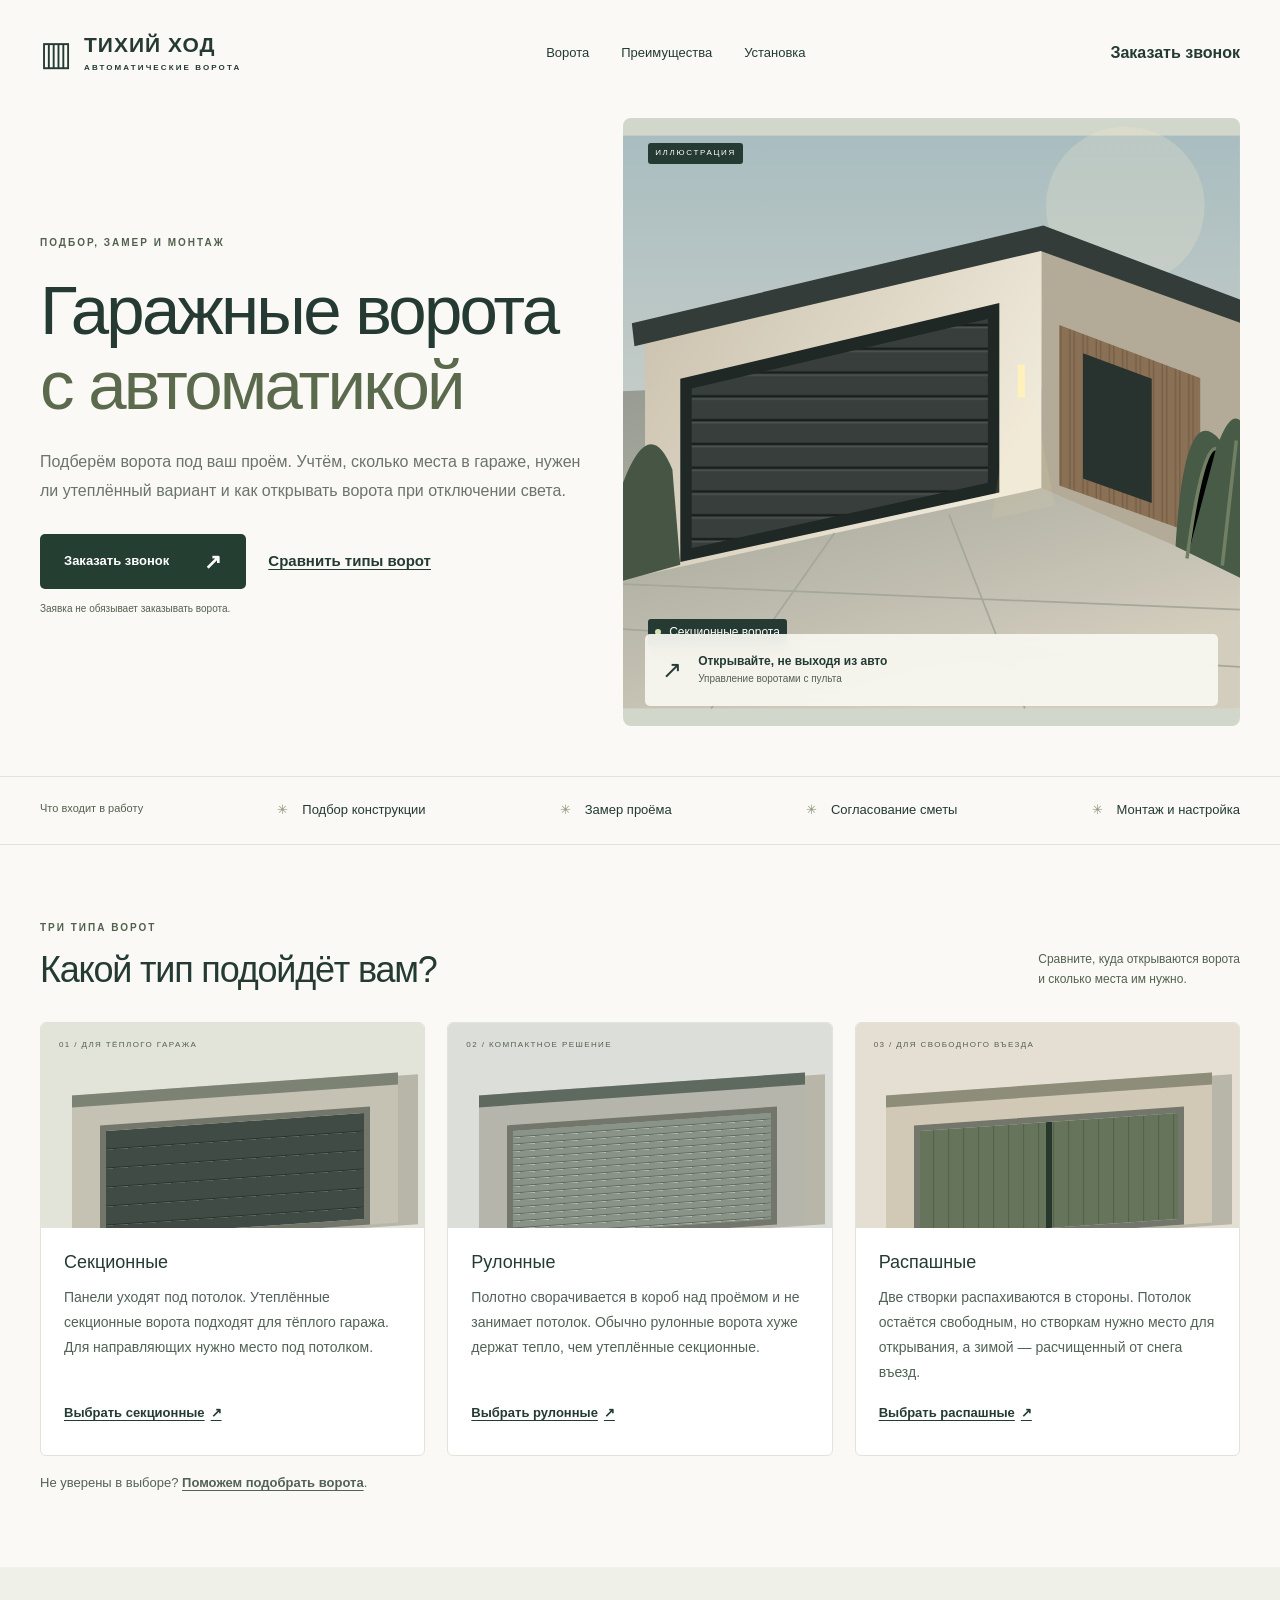
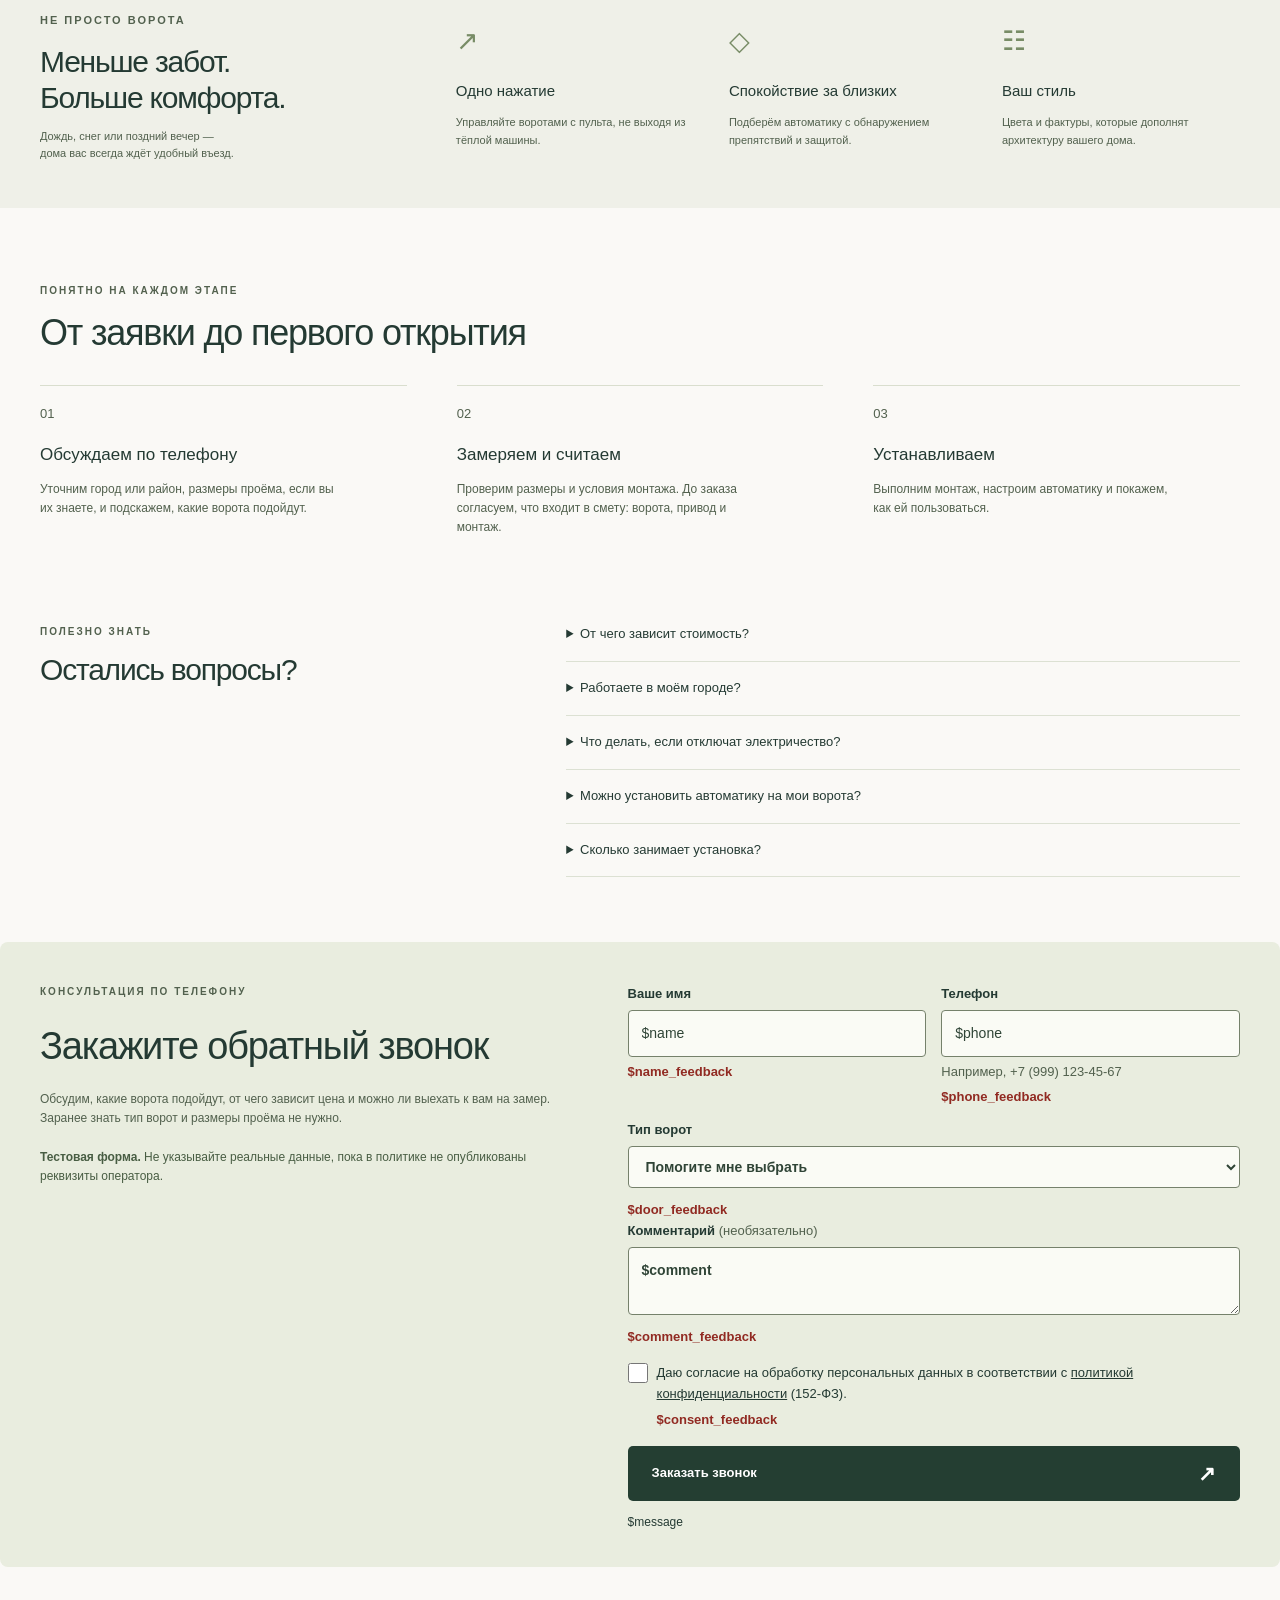
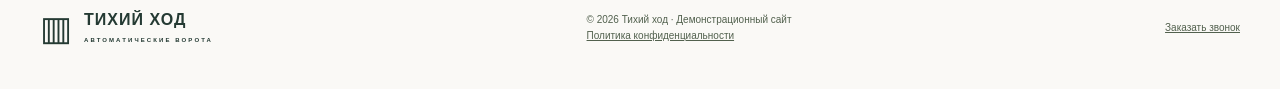
==== commit 20dda659: "Improve lead page accessibility and compress assets Co-Authored-By: Devin AI <158243242+devin-ai-int" ====
--- a/index.html
+++ b/index.html
@@ -1,24 +1,23 @@
 <!doctype html>
-<html lang="ru"><head><meta charset="utf-8"><meta name="viewport" content="width=device-width,initial-scale=1"><meta name="description" content="Автоматические гаражные ворота: подбор, замер и установка. Рассчитайте стоимость вашего проекта."><title>ТИХИЙ ХОД — автоматические гаражные ворота</title><link rel="stylesheet" href="/static/style.css"><script src="/static/app.js" defer></script></head>
-<body><header class="header wrap"><a class="logo" href="/">▥ <span>ТИХИЙ ХОД<small>АВТОМАТИЧЕСКИЕ ВОРОТА</small></span></a><nav><a href="#catalog">Ворота</a><a href="#benefits">Преимущества</a><a href="#steps">Установка</a></nav><a class="header-contact" href="tel:+78000000000">8 (800) 000-00-00 <small>Ежедневно, 9:00–20:00</small></a></header>
-<main><section class="hero wrap"><div class="hero-copy"><p class="eyebrow">КОМФОРТ НАЧИНАЕТСЯ У ВЪЕЗДА</p><h1>Ваш гараж.<br>Новый уровень<br><em>комфорта.</em></h1><p class="intro">Автоматические ворота, которые открываются<br class="desktop"> с одного нажатия. Подберём, установим<br class="desktop"> и позаботимся о каждой детали.</p><a class="button" href="#lead">Рассчитать стоимость <span>↗</span></a><p class="micro">Бесплатный подбор · Без обязательств</p><div class="hero-proof"><span class="round">✓</span><div><b>Тепло внутри. Спокойствие снаружи.</b><small>Надёжное решение для вашего дома</small></div></div></div><div class="hero-visual"><div class="visual-top"><span>СОЗДАНЫ ДЛЯ ВАШЕГО ДОМА</span><span>01 / 03</span></div><svg viewBox="0 0 700 650" role="img" aria-label="Современный дом с широкими секционными воротами"><defs><linearGradient id="sky" x2="0" y2="1"><stop stop-color="#a9bdc0"/><stop offset="1" stop-color="#e3ddd0"/></linearGradient><linearGradient id="wall" x2="1" y2=".5"><stop stop-color="#c8bfab"/><stop offset="1" stop-color="#f0eadb"/></linearGradient><linearGradient id="drive" x2=".5" y2="1"><stop stop-color="#93988f"/><stop offset="1" stop-color="#d3cdbd"/></linearGradient><pattern id="slats" width="100" height="27" patternUnits="userSpaceOnUse"><rect width="100" height="27" fill="#383e3c"/><path d="M0 26H100" stroke="#191f1e" stroke-width="3"/><path d="M0 2H100" stroke="#59605a"/></pattern><pattern id="wood" width="15" height="100" patternUnits="userSpaceOnUse"><rect width="15" height="100" fill="#8a7054"/><path d="M2 0V100M12 0V100" stroke="#6a543f"/></pattern></defs><rect width="700" height="650" fill="url(#sky)"/><circle cx="570" cy="80" r="90" fill="#f0e7cc" opacity=".25"/><path d="M0 290L700 260V650H0" fill="url(#drive)"/><path d="M25 227L475 120 730 216 280 341Z" fill="#ded7c7"/><path d="M25 227L475 120V400L25 498Z" fill="url(#wall)"/><path d="M475 120L730 216V510L475 400Z" fill="#b3ab98"/><path d="M10 213L477 102 737 200 730 223 474 131 13 239Z" fill="#333c39"/><path d="M65 276L427 190V405L65 484Z" fill="#202826"/><path d="M78 287L414 208V394L78 468Z" fill="url(#slats)"/><path d="M495 215L655 275V454L495 397Z" fill="url(#wood)"/><path d="M522 247L600 276V417L522 389Z" fill="#28332f"/><path d="M0 509L700 538M0 560L700 603M100 650L240 451M456 650L370 430" stroke="#a5a79b" stroke-width="2"/><path d="M0 394Q30 315 56 379L65 487 0 505" fill="#465544"/><path d="M627 466Q637 299 677 345Q705 276 723 405V513Z" fill="#485b47"/><path d="M640 480Q657 354 673 355M680 488L696 346" stroke="#718064" stroke-width="4"/><rect x="448" y="260" width="8" height="37" fill="#fff1bb"/><path d="M440 300L466 294 490 420 418 435Z" fill="#ffe6a0" opacity=".09"/></svg><div class="visual-label"><span class="live-dot"></span> Секционные ворота <span>Тепло. Тихо. Надёжно.</span></div><div class="floating-card"><span>↗</span><div><b>Открывайте, не выходя из авто</b><small>Автоматика для вашего ритма жизни</small></div></div></div></section>
-<section class="trust wrap"><span>Продумано до мелочей</span><b>Тихая работа</b><b>Защита от взлома</b><b>Теплоизоляция</b><b>Монтаж под ключ</b></section>
-<section id="catalog" class="section wrap"><div class="section-heading"><div><p class="eyebrow">РЕШЕНИЕ ДЛЯ КАЖДОГО ПРОЁМА</p><h2>Ворота под ваш дом</h2></div><p>Разные конструкции. Одна цель —<br>сделать каждый день удобнее.</p></div><div class="catalog"><article class="product"><div class="product-art sectional"><span>01 / ДЛЯ ТЁПЛОГО ГАРАЖА</span><div class="mini-house"><div class="mini-door"></div></div></div><div class="product-bottom"><h3>Секционные</h3><p>Сохраняют тепло и экономят пространство.<br>Классика для загородного дома.</p><div><b>от 85 000 ₽</b><a href="#lead" data-door="Секционные" aria-label="Выбрать секционные">↗</a></div></div></article><article class="product"><div class="product-art roller"><span>02 / КОМПАКТНОЕ РЕШЕНИЕ</span><div class="mini-house"><div class="mini-door"></div></div></div><div class="product-bottom"><h3>Рулонные</h3><p>Компактно сворачиваются над проёмом.<br>Больше места для ваших идей.</p><div><b>от 59 000 ₽</b><a href="#lead" data-door="Рулонные" aria-label="Выбрать рулонные">↗</a></div></div></article><article class="product"><div class="product-art swing"><span>03 / ПРОВЕРЕННАЯ КЛАССИКА</span><div class="mini-house"><div class="mini-door"></div></div></div><div class="product-bottom"><h3>Распашные</h3><p>Надёжная конструкция с автоматикой.<br>Привычная форма, новый комфорт.</p><div><b>от 72 000 ₽</b><a href="#lead" data-door="Распашные" aria-label="Выбрать распашные">↗</a></div></div></article></div><p class="price-note">Цены ориентировочные, для примера. Итоговая стоимость зависит от размеров, комплектации и монтажа.</p></section>
+<html lang="ru"><head><meta charset="utf-8"><meta name="viewport" content="width=device-width,initial-scale=1"><meta name="description" content="Автоматические гаражные ворота: сравните секционные, рулонные и распашные конструкции и закажите звонок для подбора и расчёта."><title>ТИХИЙ ХОД — автоматические гаражные ворота</title><link rel="stylesheet" href="/static/style.css"><script src="/static/app.js" defer></script></head>
+<body><a class="skip-link" href="#main">К основному содержанию</a><header class="header wrap"><a class="logo" href="/">▥ <span>ТИХИЙ ХОД<small>АВТОМАТИЧЕСКИЕ ВОРОТА</small></span></a><nav aria-label="Разделы сайта"><a href="#catalog">Ворота</a><a href="#benefits">Преимущества</a><a href="#steps">Установка</a></nav><a class="header-contact" href="#lead">Заказать звонок</a></header>
+<main id="main" tabindex="-1"><section class="hero wrap"><div class="hero-copy"><p class="eyebrow">ПОДБОР, ЗАМЕР И МОНТАЖ</p><h1>Гаражные ворота <em>с автоматикой</em></h1><p class="intro">Подберём ворота под ваш проём. Учтём, сколько места в гараже, нужен ли утеплённый вариант и как открывать ворота при отключении света.</p><div class="hero-actions"><a class="button" href="#lead">Заказать звонок <span aria-hidden="true">↗</span></a><a class="text-link" href="#catalog">Сравнить типы ворот</a></div><p class="micro">Заявка не обязывает заказывать ворота.</p></div><div class="hero-visual"><div class="visual-top"><span>ИЛЛЮСТРАЦИЯ</span></div><svg viewBox="0 0 700 650" role="img" aria-label="Современный дом с широкими секционными воротами"><defs><linearGradient id="sky" x2="0" y2="1"><stop stop-color="#a9bdc0"/><stop offset="1" stop-color="#e3ddd0"/></linearGradient><linearGradient id="wall" x2="1" y2=".5"><stop stop-color="#c8bfab"/><stop offset="1" stop-color="#f0eadb"/></linearGradient><linearGradient id="drive" x2=".5" y2="1"><stop stop-color="#93988f"/><stop offset="1" stop-color="#d3cdbd"/></linearGradient><pattern id="slats" width="100" height="27" patternUnits="userSpaceOnUse"><rect width="100" height="27" fill="#383e3c"/><path d="M0 26H100" stroke="#191f1e" stroke-width="3"/><path d="M0 2H100" stroke="#59605a"/></pattern><pattern id="wood" width="15" height="100" patternUnits="userSpaceOnUse"><rect width="15" height="100" fill="#8a7054"/><path d="M2 0V100M12 0V100" stroke="#6a543f"/></pattern></defs><rect width="700" height="650" fill="url(#sky)"/><circle cx="570" cy="80" r="90" fill="#f0e7cc" opacity=".25"/><path d="M0 290L700 260V650H0" fill="url(#drive)"/><path d="M25 227L475 120 730 216 280 341Z" fill="#ded7c7"/><path d="M25 227L475 120V400L25 498Z" fill="url(#wall)"/><path d="M475 120L730 216V510L475 400Z" fill="#b3ab98"/><path d="M10 213L477 102 737 200 730 223 474 131 13 239Z" fill="#333c39"/><path d="M65 276L427 190V405L65 484Z" fill="#202826"/><path d="M78 287L414 208V394L78 468Z" fill="url(#slats)"/><path d="M495 215L655 275V454L495 397Z" fill="url(#wood)"/><path d="M522 247L600 276V417L522 389Z" fill="#28332f"/><path d="M0 509L700 538M0 560L700 603M100 650L240 451M456 650L370 430" stroke="#a5a79b" stroke-width="2"/><path d="M0 394Q30 315 56 379L65 487 0 505" fill="#465544"/><path d="M627 466Q637 299 677 345Q705 276 723 405V513Z" fill="#485b47"/><path d="M640 480Q657 354 673 355M680 488L696 346" stroke="#718064" stroke-width="4"/><rect x="448" y="260" width="8" height="37" fill="#fff1bb"/><path d="M440 300L466 294 490 420 418 435Z" fill="#ffe6a0" opacity=".09"/></svg><div class="visual-label"><span class="live-dot"></span> Секционные ворота </div><div class="floating-card"><span aria-hidden="true">↗</span><div><b>Открывайте, не выходя из авто</b><small>Управление воротами с пульта</small></div></div></div></section>
+<section class="trust wrap"><span>Что входит в работу</span><b>Подбор конструкции</b><b>Замер проёма</b><b>Согласование сметы</b><b>Монтаж и настройка</b></section>
+<section id="catalog" class="section wrap"><div class="section-heading"><div><p class="eyebrow">ТРИ ТИПА ВОРОТ</p><h2>Какой тип подойдёт вам?</h2></div><p>Сравните, куда открываются ворота<br>и сколько места им нужно.</p></div><div class="catalog"><article class="product"><div class="product-art sectional"><span>01 / ДЛЯ ТЁПЛОГО ГАРАЖА</span><div class="mini-house"><div class="mini-door"></div></div></div><div class="product-bottom"><h3>Секционные</h3><p>Панели уходят под потолок. Утеплённые секционные ворота подходят для тёплого гаража. Для направляющих нужно место под потолком.</p><div><a class="text-link" href="#lead" data-door="Секционные">Выбрать секционные <span aria-hidden="true">↗</span></a></div></div></article><article class="product"><div class="product-art roller"><span>02 / КОМПАКТНОЕ РЕШЕНИЕ</span><div class="mini-house"><div class="mini-door"></div></div></div><div class="product-bottom"><h3>Рулонные</h3><p>Полотно сворачивается в короб над проёмом и не занимает потолок. Обычно рулонные ворота хуже держат тепло, чем утеплённые секционные.</p><div><a class="text-link" href="#lead" data-door="Рулонные">Выбрать рулонные <span aria-hidden="true">↗</span></a></div></div></article><article class="product"><div class="product-art swing"><span>03 / ДЛЯ СВОБОДНОГО ВЪЕЗДА</span><div class="mini-house"><div class="mini-door"></div></div></div><div class="product-bottom"><h3>Распашные</h3><p>Две створки распахиваются в стороны. Потолок остаётся свободным, но створкам нужно место для открывания, а зимой — расчищенный от снега въезд.</p><div><a class="text-link" href="#lead" data-door="Распашные">Выбрать распашные <span aria-hidden="true">↗</span></a></div></div></article></div><p class="price-note">Не уверены в выборе? <a class="text-link" href="#lead" data-door="">Поможем подобрать ворота</a>.</p></section>
 <section id="benefits" class="benefits"><div class="wrap benefit-grid"><div><p class="eyebrow">НЕ ПРОСТО ВОРОТА</p><h2>Меньше забот.<br>Больше комфорта.</h2><p>Дождь, снег или поздний вечер —<br>дома вас всегда ждёт удобный въезд.</p></div><div class="benefit"><span>↗</span><h3>Одно нажатие</h3><p>Управляйте воротами с пульта, не выходя из тёплой машины.</p></div><div class="benefit"><span>◇</span><h3>Спокойствие за близких</h3><p>Подберём автоматику с обнаружением препятствий и защитой.</p></div><div class="benefit"><span>☷</span><h3>Ваш стиль</h3><p>Цвета и фактуры, которые дополнят архитектуру вашего дома.</p></div></div></section>
-<section id="steps" class="section wrap"><div class="section-heading"><div><p class="eyebrow">ПОНЯТНО НА КАЖДОМ ЭТАПЕ</p><h2>От заявки до первого открытия</h2></div></div><div class="steps"><article><span>01</span><h3>Знакомимся</h3><p>Оставьте номер. Обсудим задачу и поможем выбрать конструкцию.</p></article><article><span>02</span><h3>Замеряем и считаем</h3><p>Уточним размеры и комплектацию. Согласуем смету до начала работ.</p></article><article><span>03</span><h3>Устанавливаем</h3><p>Выполним монтаж, настроим автоматику и покажем, как ей пользоваться.</p></article></div></section>
-<section class="wrap faq-section"><div><p class="eyebrow">ПОЛЕЗНО ЗНАТЬ</p><h2>Остались вопросы?</h2></div><div class="faq"><details><summary>Что делать, если отключат электричество?</summary><p>У автоматики предусмотрена ручная разблокировка. Подберём решение с учётом доступа в ваш гараж.</p></details><details><summary>Можно установить автоматику на мои ворота?</summary><p>Часто да. Специалист оценит состояние конструкции и предложит совместимый привод.</p></details><details><summary>Сколько занимает установка?</summary><p>Обычно монтаж стандартной конструкции занимает один день. Точный срок согласуем после замера.</p></details></div></section>
-<section id="lead" class="wrap lead-section"><div><p class="eyebrow">ПЕРВЫЙ ШАГ К УДОБСТВУ</p><h2>Давайте подберём<br>ваши ворота.</h2><p>Оставьте контакты — специалист позвонит,<br>ответит на вопросы и рассчитает стоимость.</p><span class="lead-note">↗ Без навязчивых рассылок. Только по делу.</span></div>
-<form id="lead-form" method="post" action="/api/lead#lead" novalidate>
+<section id="steps" class="section wrap"><div class="section-heading"><div><p class="eyebrow">ПОНЯТНО НА КАЖДОМ ЭТАПЕ</p><h2>От заявки до первого открытия</h2></div></div><div class="steps"><article><span>01</span><h3>Обсуждаем по телефону</h3><p>Уточним город или район, размеры проёма, если вы их знаете, и подскажем, какие ворота подойдут.</p></article><article><span>02</span><h3>Замеряем и считаем</h3><p>Проверим размеры и условия монтажа. До заказа согласуем, что входит в смету: ворота, привод и монтаж.</p></article><article><span>03</span><h3>Устанавливаем</h3><p>Выполним монтаж, настроим автоматику и покажем, как ей пользоваться.</p></article></div></section>
+<section class="wrap faq-section"><div><p class="eyebrow">ПОЛЕЗНО ЗНАТЬ</p><h2>Остались вопросы?</h2></div><div class="faq"><details><summary>От чего зависит стоимость?</summary><p>От размеров проёма, типа ворот, привода и сложности монтажа. Если знаете примерные размеры, укажите их в заявке. Окончательную стоимость согласуем после замера.</p></details><details><summary>Работаете в моём городе?</summary><p>Укажите город или район в комментарии. При звонке уточним, возможен ли выезд на замер и монтаж.</p></details><details><summary>Что делать, если отключат электричество?</summary><p>У автоматики предусмотрена ручная разблокировка. Подберём решение с учётом доступа в ваш гараж.</p></details><details><summary>Можно установить автоматику на мои ворота?</summary><p>Часто да. Специалист оценит состояние конструкции и предложит совместимый привод.</p></details><details><summary>Сколько занимает установка?</summary><p>Срок зависит от конструкции, готовности проёма и того, нужно ли снимать старые ворота. Обсудим сроки после замера.</p></details></div></section>
+<section id="lead" class="wrap lead-section" aria-labelledby="lead-title" tabindex="-1"><div><p class="eyebrow">КОНСУЛЬТАЦИЯ ПО ТЕЛЕФОНУ</p><h2 id="lead-title">Закажите обратный звонок</h2><p>Обсудим, какие ворота подойдут, от чего зависит цена и можно ли выехать к вам на замер. Заранее знать тип ворот и размеры проёма не нужно.</p><p class="lead-note"><strong>Тестовая форма.</strong> Не указывайте реальные данные, пока в политике не опубликованы реквизиты оператора.</p></div><form id="lead-form" method="post" action="/api/lead#lead" aria-labelledby="lead-title" novalidate>
 <input type="hidden" name="token" value="$form_token">
 <div class="form-row">
-<label>Ваше имя<input name="name" value="$name" placeholder="Как к вам обращаться" required autocomplete="name" $name_error></label>
-<label>Телефон<input name="phone" value="$phone" type="tel" placeholder="+7 (999) 123-45-67" required autocomplete="tel" $phone_error></label>
+<div><label for="lead-name">Ваше имя</label><input id="lead-name" name="name" value="$name" required autocomplete="name" $name_error><p class="field-error" id="lead-name-error" $name_hidden>$name_feedback</p></div>
+<div><label for="lead-phone">Телефон</label><input id="lead-phone" name="phone" value="$phone" type="tel" required autocomplete="tel" $phone_error><p class="field-hint" id="lead-phone-hint">Например, +7 (999) 123-45-67</p><p class="field-error" id="lead-phone-error" $phone_hidden>$phone_feedback</p></div>
 </div>
-<label>Тип ворот<select name="door" $door_error><option value="">Помогите мне выбрать</option><option $door_1>Секционные</option><option $door_2>Рулонные</option><option $door_3>Распашные</option></select></label>
-<label>Комментарий <span>(необязательно)</span><textarea name="comment" rows="2" placeholder="Размер проёма или ваши пожелания" $comment_error>$comment</textarea></label>
+<div><label>Тип ворот<select id="lead-door" name="door" $door_error><option value="">Помогите мне выбрать</option><option $door_1>Секционные</option><option $door_2>Рулонные</option><option $door_3>Распашные</option></select></label><p class="field-error" id="lead-door-error" $door_hidden>$door_feedback</p></div>
+<div><label>Комментарий <span>(необязательно)</span><textarea id="lead-comment" name="comment" rows="2" placeholder="Например: город или район, размеры проёма" $comment_error>$comment</textarea></label><p class="field-error" id="lead-comment-error" $comment_hidden>$comment_feedback</p></div>
 <div class="honeypot" aria-hidden="true"><label>Ваш сайт<input name="website" tabindex="-1" autocomplete="off"></label></div>
-<label class="consent"><input type="checkbox" name="consent" required $consent $consent_error><span>Даю согласие на обработку персональных данных в соответствии с <a href="/privacy" target="_blank" rel="noopener">политикой конфиденциальности</a> (152-ФЗ).</span></label>
-<button class="button" type="submit">Получить консультацию <span>↗</span></button>
-<p id="form-status" role="status" aria-live="polite">$message</p>
+<div class="consent"><input id="lead-consent" type="checkbox" name="consent" required $consent $consent_error><div><label for="lead-consent">Даю согласие на обработку персональных данных</label> в соответствии с <a href="/privacy" target="_blank" rel="noopener">политикой конфиденциальности</a> (152-ФЗ).<p class="field-error" id="lead-consent-error" $consent_hidden>$consent_feedback</p></div></div>
+<button class="button" type="submit">Заказать звонок <span aria-hidden="true">↗</span></button>
+<p id="form-status" role="status">$message</p>
 </form></section></main>
-<footer class="wrap"><a class="logo" href="/">▥ <span>ТИХИЙ ХОД<small>АВТОМАТИЧЕСКИЕ ВОРОТА</small></span></a><p>© 2026 Тихий ход · Демонстрационный сайт<br><a href="/privacy">Политика конфиденциальности</a></p><p>8 (800) 000-00-00<br><small>Телефон-заглушка</small></p></footer><a class="mobile-cta button" href="#lead">Рассчитать стоимость ↗</a></body></html>
+<footer class="wrap"><a class="logo" href="/">▥ <span>ТИХИЙ ХОД<small>АВТОМАТИЧЕСКИЕ ВОРОТА</small></span></a><p>© 2026 Тихий ход · Демонстрационный сайт<br><a href="/privacy">Политика конфиденциальности</a></p><p><a href="#lead">Заказать звонок</a></p></footer></body></html>
--- a/static/style.css
+++ b/static/style.css
@@ -1,4 +1,42 @@
-#lead-form [aria-invalid=true]{outline:2px solid #9b4035;outline-offset:2px}
-#lead-form .button:disabled{opacity:.65;cursor:wait}
-*{box-sizing:border-box}html{scroll-behavior:smooth;scroll-padding-top:25px}body{margin:0;background:#faf9f6;color:#243a33;font-family:Arial,Helvetica,sans-serif;font-size:15px;line-height:1.6}a{color:inherit;text-decoration:none}button,input,select,textarea{font:inherit}button,a,input,select,textarea,summary{touch-action:manipulation}a:focus-visible,button:focus-visible,summary:focus-visible{outline:3px solid #bb8a41;outline-offset:4px}.wrap{max-width:1280px;margin:auto;padding-left:40px;padding-right:40px}.header{height:106px;display:flex;align-items:center;justify-content:space-between}.logo{display:flex;gap:12px;align-items:center;font-size:34px;line-height:1}.logo span{font-size:21px;font-weight:800;letter-spacing:1px}.logo small{display:block;font-size:8px;letter-spacing:2.1px;margin-top:9px}.header nav{display:flex;gap:32px;font-size:13px}.header-contact{font-size:16px;font-weight:700;text-align:right}.header-contact small{display:block;font-size:11px;font-weight:400;color:#7c837a}.hero{display:grid;grid-template-columns:.95fr 1.05fr;min-height:650px;align-items:center;gap:25px}.eyebrow{font-size:10px;letter-spacing:2px;font-weight:bold;color:#7d8a71;margin:0 0 23px}h1{font-size:69px;line-height:1.08;font-weight:500;letter-spacing:-3.7px;margin:0 0 25px}h1 em{font-style:normal;color:#7e8d68}.intro{font-size:16px;color:#6b746b;line-height:1.8;margin-bottom:28px}.button{display:inline-flex;align-items:center;justify-content:space-between;gap:35px;background:#243e32;color:#fff;border:0;border-radius:5px;padding:17px 24px;font-size:13px;font-weight:600;cursor:pointer}.button:hover{background:#3f5947}.button span{font-size:21px;line-height:1}.micro{font-size:10px;color:#8a8d81;margin-top:12px}.hero-proof{display:flex;align-items:center;gap:12px;margin-top:34px;font-size:11px}.hero-proof small{display:block;color:#879083;font-size:10px;margin-top:2px}.round{border:1px solid #d6dbcb;border-radius:50%;padding:7px 12px;font-size:18px}.hero-visual{position:relative;background:#d2d7cb;border-radius:8px;min-width:0;align-self:stretch;margin:12px 0 30px;overflow:hidden}.hero-visual svg{width:100%;height:100%;object-fit:cover;position:absolute;inset:0}.visual-top{position:absolute;z-index:1;top:25px;left:25px;right:25px;display:flex;justify-content:space-between;font-size:8px;letter-spacing:1.7px;color:#fff}.visual-label{position:absolute;bottom:80px;left:25px;color:white;font-size:12px;display:flex;align-items:center;gap:8px}.visual-label>span:last-child{display:none}.live-dot{height:6px;width:6px;background:#d6e4b7;border-radius:50%}.floating-card{position:absolute;bottom:20px;left:22px;right:22px;background:#f8f8f1ec;backdrop-filter:blur(8px);padding:17px;display:flex;align-items:center;gap:16px;border-radius:5px;font-size:12px}.floating-card>span{font-size:24px}.floating-card small{display:block;font-size:10px;color:#7a8376}.trust{display:flex;justify-content:space-between;border-top:1px solid #e2e4dc;border-bottom:1px solid #e2e4dc;padding-top:23px;padding-bottom:23px;font-size:13px;margin-top:20px}.trust>span{color:#8b9186;font-size:11px}.trust b{font-weight:500}.trust b:before{content:'✳';color:#8a9778;margin-right:14px}.section{padding-top:75px;padding-bottom:60px}.section-heading{display:flex;justify-content:space-between;align-items:end;margin-bottom:30px}.section-heading .eyebrow{margin-bottom:12px}h2{font-size:36px;font-weight:500;line-height:1.22;letter-spacing:-1.2px;margin:0}.section-heading>p{font-size:12px;color:#838a7d;margin:0 0 3px}.catalog{display:grid;grid-template-columns:repeat(3,1fr);gap:22px}.product{border:1px solid #e1e4da;border-radius:6px;overflow:hidden;background:#fff}.product-art{height:205px;background:#e2e3d9;position:relative;overflow:hidden}.product-art>span{position:absolute;top:16px;left:18px;font-size:8px;letter-spacing:1.4px;z-index:1;color:#677562}.mini-house{position:absolute;width:85%;height:150px;background:#c5c1b3;bottom:-6px;left:8%;border-top:12px solid #7c8274;box-shadow:20px 3px 0 #b8b6a8;transform:skewY(-4deg);padding:20px 28px 0}.mini-door{height:100%;background:repeating-linear-gradient(#404b45 0px,#404b45 17px,#26332d 18px,#657060 19px);border:6px solid #72766b}.roller{background:#dcded9}.roller .mini-house{background:#b6b5ac;border-color:#5e6a60}.roller .mini-door{background:repeating-linear-gradient(#899387 0px,#899387 5px,#5c685e 6px,#bec2b4 7px)}.swing{background:#e4dfd2}.swing .mini-house{background:#d1c9b6;border-color:#8d8d7a}.swing .mini-door{background:linear-gradient(90deg,transparent 49%,#27372b 49%,#27372b 51%,transparent 51%),repeating-linear-gradient(90deg,#65745b 0px,#65745b 13px,#42523c 14px,#829075 15px)}.product-bottom{padding:20px 23px}h3{font-size:18px;font-weight:500;margin:0 0 8px}.product p{color:#7e8578;font-size:11px;line-height:1.8;margin:0 0 18px}.product-bottom>div{display:flex;justify-content:space-between;align-items:center;font-size:16px}.product-bottom a{border:1px solid #d9dfcf;border-radius:50%;width:33px;height:33px;text-align:center;font-size:19px}.price-note{font-size:10px;color:#909586;margin-top:17px}.benefits{background:#eff0e8;padding:45px 0}.benefit-grid{display:grid;grid-template-columns:1.6fr 1fr 1fr 1fr;gap:35px}.benefits h2{font-size:30px}.benefits .eyebrow{margin-bottom:14px}.benefits p{font-size:11px;color:#7e8777;margin-bottom:0}.benefit{padding-top:8px}.benefit>span{display:block;font-size:27px;color:#788c66;margin-bottom:16px}.benefit h3{font-size:15px}.steps{display:grid;grid-template-columns:repeat(3,1fr);gap:50px}.steps article{border-top:1px solid #d9dece;padding-top:18px}.steps span{font-size:13px;color:#91a17c;display:block;margin-bottom:16px}.steps h3{font-size:17px}.steps p{font-size:12px;color:#7b8577;max-width:300px}.faq-section{display:grid;grid-template-columns:1fr 1.4fr;gap:45px;padding-top:15px;padding-bottom:65px}.faq-section h2{font-size:30px}.faq-section .eyebrow{margin-bottom:12px}.faq details{border-bottom:1px solid #dce1d3;padding:16px 0}.faq summary{font-size:13px;cursor:pointer}.faq details:first-child{padding-top:0}.faq p{font-size:12px;color:#737f6d}.lead-section{background:#e9eddf;border-radius:8px;display:grid;grid-template-columns:1fr 1.15fr;gap:55px;padding-top:42px;padding-bottom:35px;scroll-margin-top:25px}.lead-section h2{font-size:38px}.lead-section>div>p:not(.eyebrow){font-size:12px;color:#75816b;margin-top:20px}.lead-note{display:block;margin-top:32px;font-size:11px;color:#6d7e5d}.form-row{display:grid;grid-template-columns:1fr 1fr;gap:15px}label{display:block;font-size:10px;font-weight:600;margin-bottom:12px}label>span{font-weight:400;color:#7d8872}input:not([type=checkbox]),select,textarea{display:block;width:100%;background:#fafbf5;border:1px solid #d4dcc7;border-radius:4px;padding:11px 13px;font-size:11px;margin-top:5px;color:#2f4436;outline-color:#849b68}textarea{resize:vertical}.consent{display:flex;gap:9px;align-items:start;font-size:9px;line-height:1.6;margin:15px 0}.consent input{accent-color:#365039}.consent a{text-decoration:underline}.lead-section .button{width:100%}.honeypot{position:absolute;left:-10000px;width:1px;height:1px;overflow:hidden}#form-status{font-size:12px;margin-bottom:0}footer{display:flex;align-items:center;justify-content:space-between;padding-top:35px!important;padding-bottom:35px!important}footer .logo span{font-size:16px}footer .logo small{font-size:6px}footer p{font-size:10px;color:#7e8774}footer a:not(.logo){text-decoration:underline}.mobile-cta{display:none}.privacy{max-width:800px;padding-top:60px;padding-bottom:60px}.privacy p{color:#6e7968}.privacy h1{font-size:44px;letter-spacing:-1px}
-@media(min-width:1500px){.hero-visual{min-height:620px}}@media(max-width:800px){.wrap{padding-left:22px;padding-right:22px}.header{height:85px}.header nav{display:none}.header-contact{font-size:12px}.logo span{font-size:16px}.logo small{font-size:6px}.hero{grid-template-columns:1fr;gap:25px}.hero-copy{padding-top:25px}h1{font-size:56px}.hero-visual{height:430px;margin-bottom:0}.hero-proof{margin-top:25px}.trust{flex-wrap:wrap;gap:15px;margin-top:28px}.trust>span{width:100%}.trust b{width:45%;font-size:11px}.section{padding-top:50px;padding-bottom:35px}.section-heading{display:block}.section-heading>p{margin-top:18px}h2{font-size:29px}.catalog{grid-template-columns:1fr}.product-art{height:220px}.product p{font-size:12px}.benefit-grid{grid-template-columns:1fr 1fr;gap:25px}.benefit-grid>div:first-child{grid-column:1/-1}.benefit:last-child{grid-column:1/-1}.benefits p{font-size:12px}.steps{grid-template-columns:1fr;gap:20px}.steps span{margin-bottom:8px}.steps p{max-width:none}.faq-section{grid-template-columns:1fr;gap:25px;padding-top:20px;padding-bottom:40px}.lead-section{grid-template-columns:1fr;margin-left:12px;margin-right:12px;gap:25px}.lead-section h2{font-size:33px}.lead-note{margin-top:18px}.form-row{grid-template-columns:1fr;gap:0}label{font-size:12px}input:not([type=checkbox]),select,textarea{font-size:16px}.consent{font-size:11px}footer{flex-wrap:wrap;gap:10px;padding-bottom:100px!important}footer .logo{width:100%;margin-top:15px}.mobile-cta{display:flex;position:fixed;bottom:12px;left:16px;right:16px;z-index:5;box-shadow:0 4px 24px #162d3844;justify-content:center}.privacy h1{font-size:34px}}
+*{box-sizing:border-box}html{--text-muted:#52614e;scroll-padding-top:25px}body{margin:0;background:#faf9f6;color:#243a33;font-family:Arial,Helvetica,sans-serif;font-size:15px;line-height:1.6}a{color:inherit;text-decoration:none}button,input,select,textarea{font:inherit}button,a,input,select,textarea,summary{touch-action:manipulation}a:focus-visible,button:focus-visible,summary:focus-visible,input:focus-visible,select:focus-visible,textarea:focus-visible,[tabindex="-1"]:focus-visible{outline:3px solid #294938;outline-offset:4px}.wrap{max-width:1280px;margin:auto;padding-left:40px;padding-right:40px}.header{height:106px;display:flex;align-items:center;justify-content:space-between}.logo{display:flex;gap:12px;align-items:center;font-size:34px;line-height:1}.logo span{font-size:21px;font-weight:800;letter-spacing:1px}.logo small{display:block;font-size:8px;letter-spacing:2.1px;margin-top:9px}.header nav{display:flex;gap:32px;font-size:13px}.header-contact{font-size:16px;font-weight:700;text-align:right}.header-contact small{display:block;font-size:11px;font-weight:400;color:var(--text-muted)}.hero{display:grid;grid-template-columns:.95fr 1.05fr;min-height:650px;align-items:center;gap:25px}.eyebrow{font-size:10px;letter-spacing:2px;font-weight:bold;color:var(--text-muted);margin:0 0 23px}h1{font-size:69px;line-height:1.08;font-weight:500;letter-spacing:-3.7px;margin:0 0 25px}h1 em{font-style:normal;color:#5b6a4c}.intro{font-size:16px;color:#6b746b;line-height:1.8;margin-bottom:28px}.button{display:inline-flex;align-items:center;justify-content:space-between;gap:35px;background:#243e32;color:#fff;border:0;border-radius:5px;padding:17px 24px;font-size:13px;font-weight:600;cursor:pointer}.button:hover{background:#3f5947}.button span{font-size:21px;line-height:1}.micro{font-size:10px;color:var(--text-muted);margin-top:12px}.hero-proof{display:flex;align-items:center;gap:12px;margin-top:34px;font-size:11px}.hero-proof small{display:block;color:var(--text-muted);font-size:10px;margin-top:2px}.round{border:1px solid #d6dbcb;border-radius:50%;padding:7px 12px;font-size:18px}.hero-visual{position:relative;background:#d2d7cb;border-radius:8px;min-width:0;align-self:stretch;margin:12px 0 30px;overflow:hidden}.hero-visual svg{width:100%;height:100%;object-fit:cover;position:absolute;inset:0}.visual-top{position:absolute;z-index:1;top:25px;left:25px;right:25px;display:flex;justify-content:space-between;font-size:8px;letter-spacing:1.7px;color:#fff}.visual-label{position:absolute;bottom:80px;left:25px;color:white;font-size:12px;display:flex;align-items:center;gap:8px}.live-dot{height:6px;width:6px;background:#d6e4b7;border-radius:50%}.floating-card{position:absolute;bottom:20px;left:22px;right:22px;background:#f8f8f1ec;backdrop-filter:blur(8px);padding:17px;display:flex;align-items:center;gap:16px;border-radius:5px;font-size:12px}.floating-card>span{font-size:24px}.floating-card small{display:block;font-size:10px;color:var(--text-muted)}.trust{display:flex;justify-content:space-between;border-top:1px solid #e2e4dc;border-bottom:1px solid #e2e4dc;padding-top:23px;padding-bottom:23px;font-size:13px;margin-top:20px}.trust>span{color:var(--text-muted);font-size:11px}.trust b{font-weight:500}.trust b:before{content:'✳';color:#8a9778;margin-right:14px}.section{padding-top:75px;padding-bottom:60px}.section-heading{display:flex;justify-content:space-between;align-items:end;margin-bottom:30px}.section-heading .eyebrow{margin-bottom:12px}h2{font-size:36px;font-weight:500;line-height:1.22;letter-spacing:-1.2px;margin:0}.section-heading>p{font-size:12px;color:var(--text-muted);margin:0 0 3px}.catalog{display:grid;grid-template-columns:repeat(3,1fr);gap:22px}.product{border:1px solid #e1e4da;border-radius:6px;overflow:hidden;background:#fff}.product-art{height:205px;background:#e2e3d9;position:relative;overflow:hidden}.product-art>span{position:absolute;top:16px;left:18px;font-size:8px;letter-spacing:1.4px;z-index:1;color:var(--text-muted)}.mini-house{position:absolute;width:85%;height:150px;background:#c5c1b3;bottom:-6px;left:8%;border-top:12px solid #7c8274;box-shadow:20px 3px 0 #b8b6a8;transform:skewY(-4deg);padding:20px 28px 0}.mini-door{height:100%;background:repeating-linear-gradient(#404b45 0px,#404b45 17px,#26332d 18px,#657060 19px);border:6px solid #72766b}.roller{background:#dcded9}.roller .mini-house{background:#b6b5ac;border-color:#5e6a60}.roller .mini-door{background:repeating-linear-gradient(#899387 0px,#899387 5px,#5c685e 6px,#bec2b4 7px)}.swing{background:#e4dfd2}.swing .mini-house{background:#d1c9b6;border-color:#8d8d7a}.swing .mini-door{background:linear-gradient(90deg,transparent 49%,#27372b 49%,#27372b 51%,transparent 51%),repeating-linear-gradient(90deg,#65745b 0px,#65745b 13px,#42523c 14px,#829075 15px)}.product-bottom{padding:20px 23px}h3{font-size:18px;font-weight:500;margin:0 0 8px}.product p{color:var(--text-muted);font-size:11px;line-height:1.8;margin:0 0 18px}.product-bottom>div{display:flex;justify-content:space-between;align-items:center;font-size:16px}.product-bottom a{border:1px solid #d9dfcf;border-radius:50%;width:33px;height:33px;text-align:center;font-size:19px}.price-note{font-size:10px;color:var(--text-muted);margin-top:17px}.benefits{background:#eff0e8;padding:45px 0}.benefit-grid{display:grid;grid-template-columns:1.6fr 1fr 1fr 1fr;gap:35px}.benefits h2{font-size:30px}.benefits .eyebrow{margin-bottom:14px}.benefits p{font-size:11px;color:var(--text-muted);margin-bottom:0}.benefit{padding-top:8px}.benefit>span{display:block;font-size:27px;color:#788c66;margin-bottom:16px}.benefit h3{font-size:15px}.steps{display:grid;grid-template-columns:repeat(3,1fr);gap:50px}.steps article{border-top:1px solid #d9dece;padding-top:18px}.steps span{font-size:13px;color:var(--text-muted);display:block;margin-bottom:16px}.steps h3{font-size:17px}.steps p{font-size:12px;color:var(--text-muted);max-width:300px}.faq-section{display:grid;grid-template-columns:1fr 1.4fr;gap:45px;padding-top:15px;padding-bottom:65px}.faq-section h2{font-size:30px}.faq-section .eyebrow{margin-bottom:12px}.faq details{border-bottom:1px solid #dce1d3;padding:16px 0}.faq summary{font-size:13px;cursor:pointer}.faq details:first-child{padding-top:0}.faq p{font-size:12px;color:var(--text-muted)}.lead-section{background:#e9eddf;border-radius:8px;display:grid;grid-template-columns:1fr 1.15fr;gap:55px;padding-top:42px;padding-bottom:35px;scroll-margin-top:25px}.lead-section h2{font-size:38px}.lead-section>div>p:not(.eyebrow){font-size:12px;color:var(--text-muted);margin-top:20px}.lead-note{display:block;margin-top:32px;font-size:11px;color:var(--text-muted)}.form-row{display:grid;grid-template-columns:repeat(2,minmax(0,1fr));gap:15px;margin-bottom:12px}.form-row label{margin-bottom:0}label{display:block;font-size:13px;font-weight:600;margin-bottom:12px}label>span{font-weight:400;color:var(--text-muted)}input:not([type=checkbox]),select,textarea{display:block;width:100%;background:#fafbf5;border:1px solid #75816b;border-radius:4px;padding:11px 13px;font-size:14px;margin-top:5px;color:#2f4436}textarea{resize:vertical}input::placeholder,textarea::placeholder{color:var(--text-muted);opacity:1}.consent{display:flex;gap:9px;align-items:start;font-size:13px;line-height:1.6;margin:15px 0}.consent label{display:inline;font:inherit}.consent input{accent-color:#365039;inline-size:20px;block-size:20px;flex:none;margin:0}.consent a{text-decoration:underline}.lead-section .button{width:100%}.honeypot{position:absolute;left:-10000px;width:1px;height:1px;overflow:hidden}#form-status{font-size:12px;margin-bottom:0}footer{display:flex;align-items:center;justify-content:space-between;padding-top:35px!important;padding-bottom:35px!important}footer .logo span{font-size:16px}footer .logo small{font-size:6px}footer p{font-size:10px;color:var(--text-muted)}footer a:not(.logo){text-decoration:underline}.privacy{max-width:800px;padding-top:60px;padding-bottom:60px}.privacy p{color:var(--text-muted)}.privacy h1{font-size:44px;letter-spacing:-1px}.skip-link{position:absolute;top:12px;left:12px;z-index:5;transform:translateY(calc(-100% - 20px));padding:8px 12px;background:#faf9f6;color:#243a33;text-decoration:underline}.skip-link:focus{transform:none}.visual-top span,.visual-label{padding:4px 7px;border-radius:3px;background:#243a33}.field-hint,.field-error{font-size:13px;margin:5px 0 0}.field-hint{color:var(--text-muted)}.field-error{color:#912a22;font-weight:600}#lead-form [aria-invalid=true]{border-color:#912a22}#lead-form .button[aria-disabled=true]{cursor:wait}@media(prefers-reduced-motion:no-preference){html{scroll-behavior:smooth}}
+.hero h1{font-size:clamp(38px,5.5vw,69px);letter-spacing:-.04em}
+.hero-actions{display:flex;flex-wrap:wrap;align-items:center;gap:12px 22px}
+.text-link{text-decoration:underline;text-underline-offset:3px;font-weight:600}
+.product{display:flex;flex-direction:column}
+.product-bottom{display:flex;flex-direction:column;flex:1}
+.product-bottom>div{margin-top:auto}
+.product-bottom .text-link{display:inline-flex;align-items:center;gap:6px;min-height:44px;width:auto;height:auto;border:0;border-radius:0;text-align:left;font-size:13px}
+#catalog .product p{font-size:14px;color:#526257;margin-bottom:6px}
+.catalog+.price-note{font-size:13px;color:#526257}
+.lead-section>div>p.lead-note{color:#485d43}
+@media(min-width:1500px){.hero-visual{min-height:620px}}@media(max-width:800px){.wrap{padding-left:22px;padding-right:22px}.header{height:85px}.header nav{display:none}.header-contact{font-size:12px}.logo span{font-size:16px}.logo small{font-size:6px}.hero{grid-template-columns:1fr;gap:25px}.hero-copy{padding-top:25px}h1{font-size:56px}.hero-visual{height:430px;margin-bottom:0}.hero-proof{margin-top:25px}.trust{flex-wrap:wrap;gap:15px;margin-top:28px}.trust>span{width:100%}.trust b{width:45%;font-size:11px}.section{padding-top:50px;padding-bottom:35px}.section-heading{display:block}.section-heading>p{margin-top:18px}h2{font-size:29px}.catalog{grid-template-columns:1fr}.product-art{height:220px}.product p{font-size:12px}.benefit-grid{grid-template-columns:1fr 1fr;gap:25px}.benefit-grid>div:first-child{grid-column:1/-1}.benefit:last-child{grid-column:1/-1}.benefits p{font-size:12px}.steps{grid-template-columns:1fr;gap:20px}.steps span{margin-bottom:8px}.steps p{max-width:none}.faq-section{grid-template-columns:1fr;gap:25px;padding-top:20px;padding-bottom:40px}.lead-section{grid-template-columns:1fr;margin-left:12px;margin-right:12px;gap:25px}.lead-section h2{font-size:33px}.lead-note{margin-top:18px}.form-row{grid-template-columns:1fr;gap:12px}label{font-size:12px}input:not([type=checkbox]),select,textarea{font-size:16px}footer{flex-wrap:wrap;gap:10px;padding-bottom:35px!important}footer .logo{width:100%;margin-top:15px}.privacy h1{font-size:34px}}
+
+@media(max-width:800px){
+  .lead-section{padding-bottom:55px}
+  .header{height:auto;min-height:100px;gap:8px;flex-wrap:wrap;padding-top:12px;padding-bottom:12px}
+  .header-contact{display:flex;flex-direction:column;justify-content:center;min-height:44px}
+  .logo{min-height:44px}
+  .logo small,footer .logo small{font-size:12px;letter-spacing:.25px}
+  .logo span{font-size:16px}
+  .eyebrow{font-size:11px;letter-spacing:1.4px}
+  .micro,.hero-proof,.hero-proof small,.floating-card small,.trust>span,.trust b,.price-note,.lead-note,.consent,footer p,footer small,.header-contact small{font-size:12px}
+  .visual-top,.product-art>span{font-size:12px;letter-spacing:.4px}
+  .visual-top{left:16px;right:16px;gap:12px}
+  .product-bottom a{display:inline-flex;align-items:center;justify-content:center;width:44px;height:44px}
+  .faq details,.faq details:first-child{padding:0}
+  .faq summary{min-height:44px;padding:12px 0}
+  .consent{min-height:44px;align-items:flex-start;gap:8px}
+  .consent input{flex:0 0 22px;width:22px;height:22px;margin:2px 0}
+  .consent a{padding:12px 0}
+  footer a:not(.logo){display:inline-block;min-height:44px;padding:12px 0}
+  .micro,.hero-proof small,.floating-card small,.trust>span,.product p,.price-note,.benefits p,.steps p,.section-heading>p,.lead-section>div>p:not(.eyebrow),.lead-note,.consent>span,footer p,.header-contact small{color:#596651}
+  .desktop{display:none}
+  .hero-copy{padding-top:12px}
+  .hero h1{font-size:44px;letter-spacing:-1.4px;margin-bottom:18px}
+  .hero .eyebrow{margin-bottom:16px}
+  .intro{margin-top:0;margin-bottom:20px;line-height:1.65}
+  .hero-proof{margin-top:18px}
+}
+@media(max-width:420px){
+  .hero h1{font-size:42px;letter-spacing:-1.2px}
+}
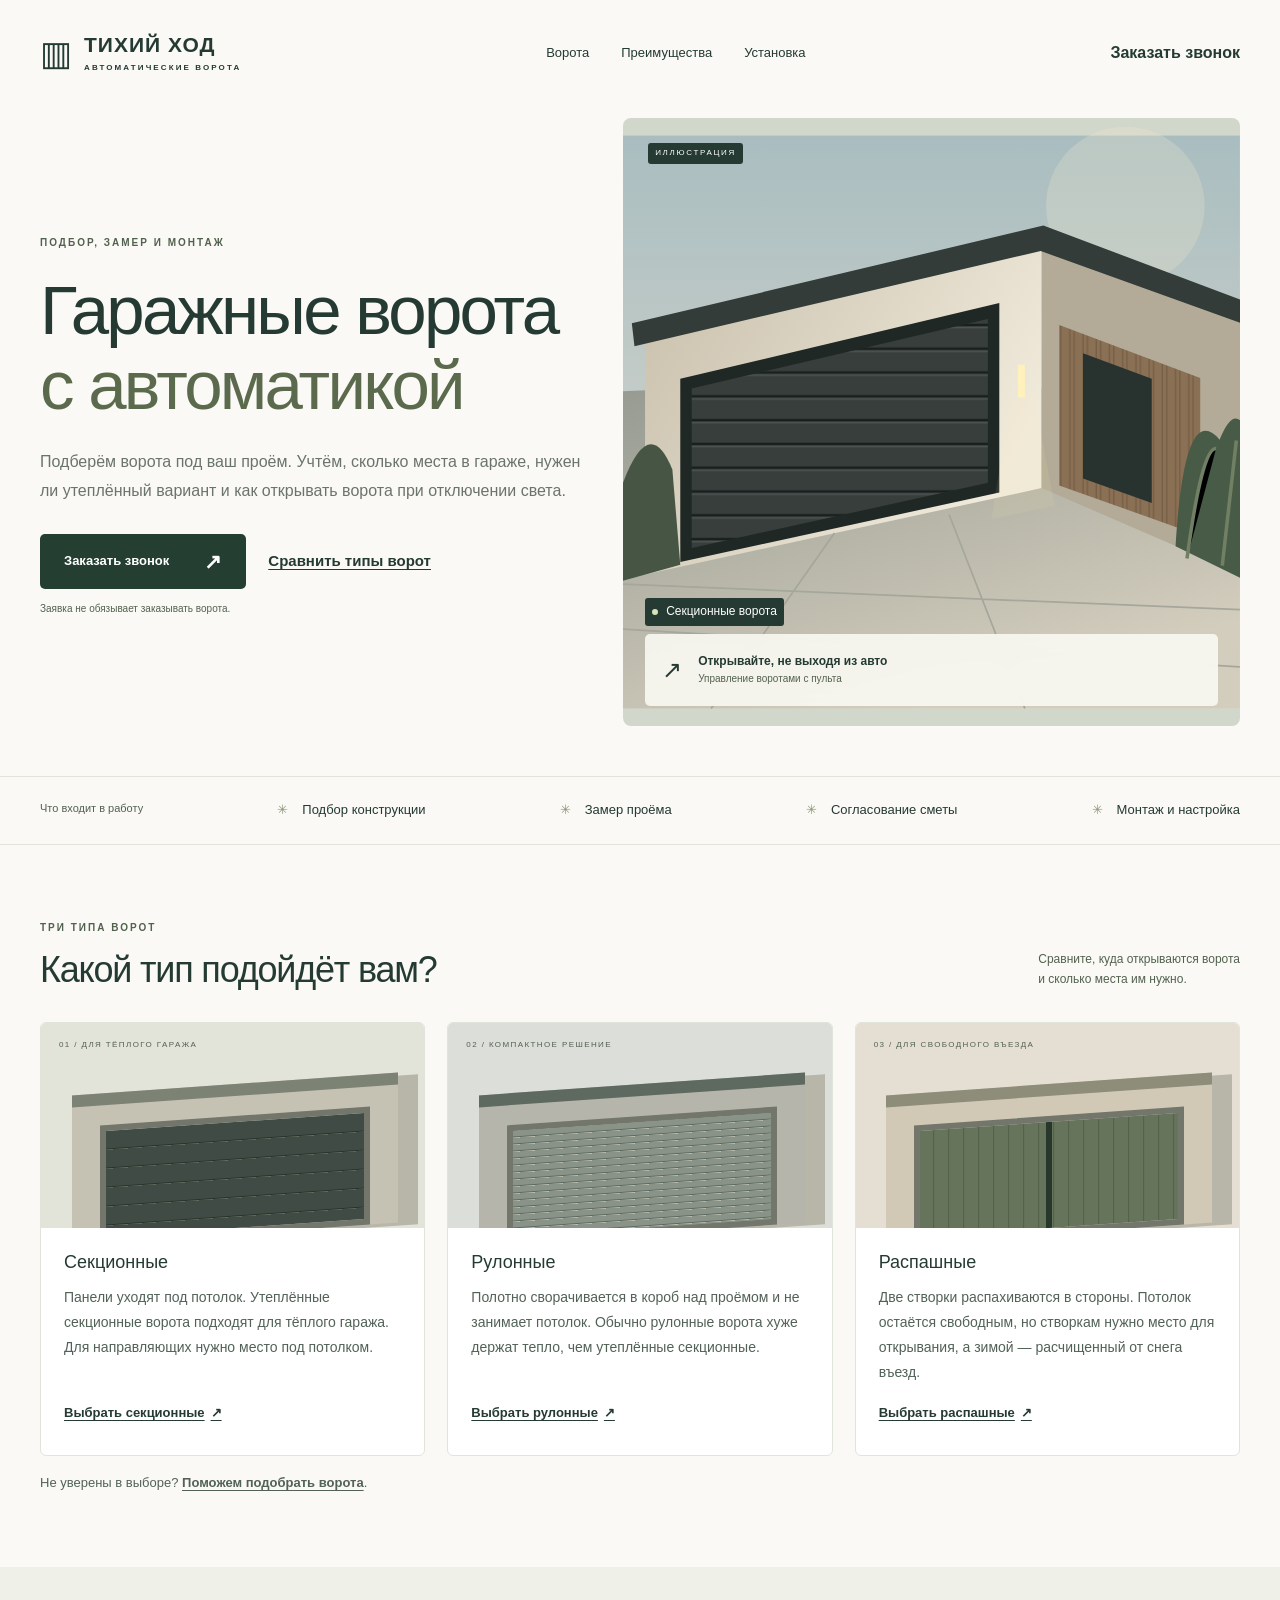
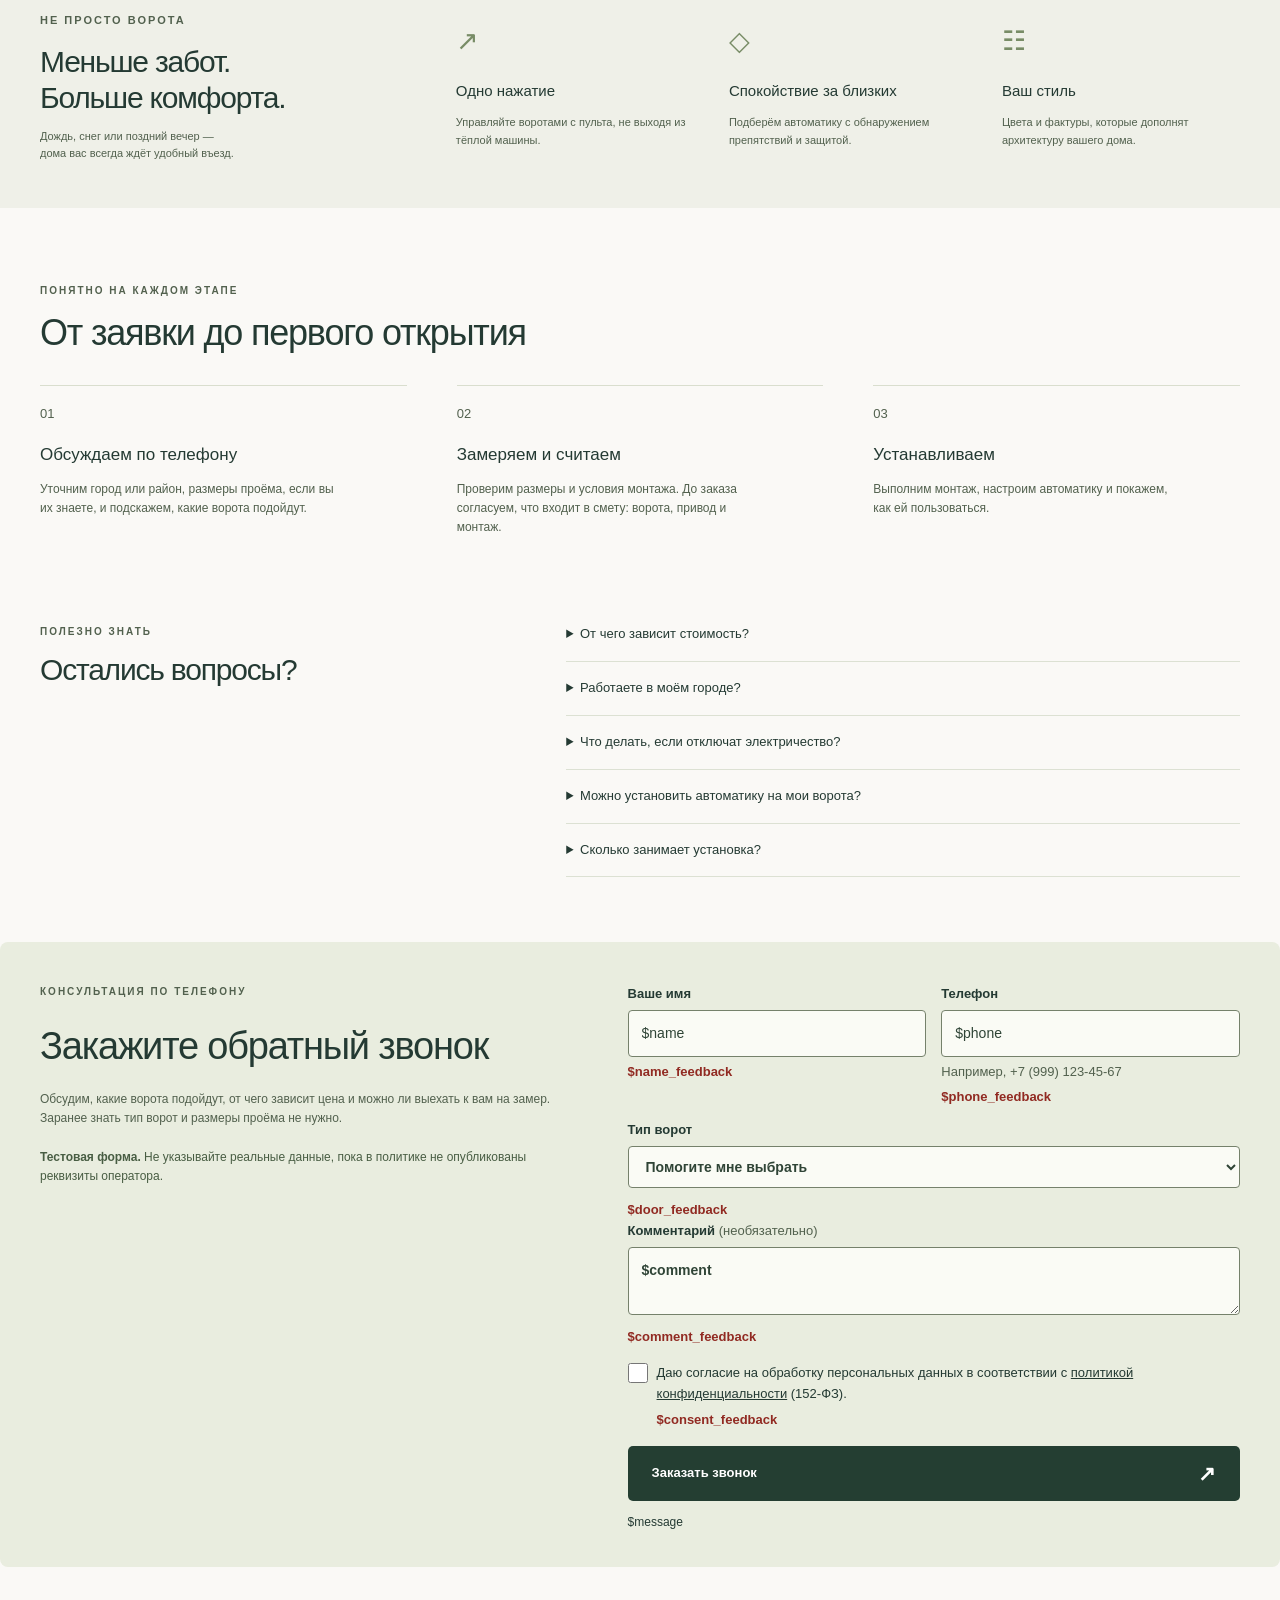
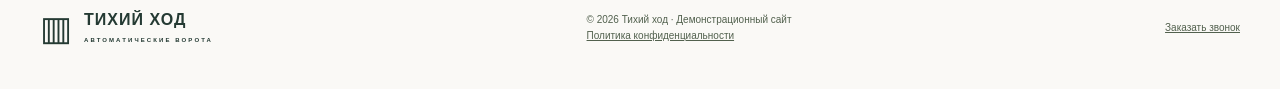
==== commit 7f413615: "Keep the hero caption clear of the overlay card Co-Authored-By: Devin AI <158243242+devin-ai-integra" ====
--- a/index.html
+++ b/index.html
@@ -1,7 +1,7 @@
 <!doctype html>
 <html lang="ru"><head><meta charset="utf-8"><meta name="viewport" content="width=device-width,initial-scale=1"><meta name="description" content="Автоматические гаражные ворота: сравните секционные, рулонные и распашные конструкции и закажите звонок для подбора и расчёта."><title>ТИХИЙ ХОД — автоматические гаражные ворота</title><link rel="stylesheet" href="/static/style.css"><script src="/static/app.js" defer></script></head>
 <body><a class="skip-link" href="#main">К основному содержанию</a><header class="header wrap"><a class="logo" href="/">▥ <span>ТИХИЙ ХОД<small>АВТОМАТИЧЕСКИЕ ВОРОТА</small></span></a><nav aria-label="Разделы сайта"><a href="#catalog">Ворота</a><a href="#benefits">Преимущества</a><a href="#steps">Установка</a></nav><a class="header-contact" href="#lead">Заказать звонок</a></header>
-<main id="main" tabindex="-1"><section class="hero wrap"><div class="hero-copy"><p class="eyebrow">ПОДБОР, ЗАМЕР И МОНТАЖ</p><h1>Гаражные ворота <em>с автоматикой</em></h1><p class="intro">Подберём ворота под ваш проём. Учтём, сколько места в гараже, нужен ли утеплённый вариант и как открывать ворота при отключении света.</p><div class="hero-actions"><a class="button" href="#lead">Заказать звонок <span aria-hidden="true">↗</span></a><a class="text-link" href="#catalog">Сравнить типы ворот</a></div><p class="micro">Заявка не обязывает заказывать ворота.</p></div><div class="hero-visual"><div class="visual-top"><span>ИЛЛЮСТРАЦИЯ</span></div><svg viewBox="0 0 700 650" role="img" aria-label="Современный дом с широкими секционными воротами"><defs><linearGradient id="sky" x2="0" y2="1"><stop stop-color="#a9bdc0"/><stop offset="1" stop-color="#e3ddd0"/></linearGradient><linearGradient id="wall" x2="1" y2=".5"><stop stop-color="#c8bfab"/><stop offset="1" stop-color="#f0eadb"/></linearGradient><linearGradient id="drive" x2=".5" y2="1"><stop stop-color="#93988f"/><stop offset="1" stop-color="#d3cdbd"/></linearGradient><pattern id="slats" width="100" height="27" patternUnits="userSpaceOnUse"><rect width="100" height="27" fill="#383e3c"/><path d="M0 26H100" stroke="#191f1e" stroke-width="3"/><path d="M0 2H100" stroke="#59605a"/></pattern><pattern id="wood" width="15" height="100" patternUnits="userSpaceOnUse"><rect width="15" height="100" fill="#8a7054"/><path d="M2 0V100M12 0V100" stroke="#6a543f"/></pattern></defs><rect width="700" height="650" fill="url(#sky)"/><circle cx="570" cy="80" r="90" fill="#f0e7cc" opacity=".25"/><path d="M0 290L700 260V650H0" fill="url(#drive)"/><path d="M25 227L475 120 730 216 280 341Z" fill="#ded7c7"/><path d="M25 227L475 120V400L25 498Z" fill="url(#wall)"/><path d="M475 120L730 216V510L475 400Z" fill="#b3ab98"/><path d="M10 213L477 102 737 200 730 223 474 131 13 239Z" fill="#333c39"/><path d="M65 276L427 190V405L65 484Z" fill="#202826"/><path d="M78 287L414 208V394L78 468Z" fill="url(#slats)"/><path d="M495 215L655 275V454L495 397Z" fill="url(#wood)"/><path d="M522 247L600 276V417L522 389Z" fill="#28332f"/><path d="M0 509L700 538M0 560L700 603M100 650L240 451M456 650L370 430" stroke="#a5a79b" stroke-width="2"/><path d="M0 394Q30 315 56 379L65 487 0 505" fill="#465544"/><path d="M627 466Q637 299 677 345Q705 276 723 405V513Z" fill="#485b47"/><path d="M640 480Q657 354 673 355M680 488L696 346" stroke="#718064" stroke-width="4"/><rect x="448" y="260" width="8" height="37" fill="#fff1bb"/><path d="M440 300L466 294 490 420 418 435Z" fill="#ffe6a0" opacity=".09"/></svg><div class="visual-label"><span class="live-dot"></span> Секционные ворота </div><div class="floating-card"><span aria-hidden="true">↗</span><div><b>Открывайте, не выходя из авто</b><small>Управление воротами с пульта</small></div></div></div></section>
+<main id="main" tabindex="-1"><section class="hero wrap"><div class="hero-copy"><p class="eyebrow">ПОДБОР, ЗАМЕР И МОНТАЖ</p><h1>Гаражные ворота <em>с автоматикой</em></h1><p class="intro">Подберём ворота под ваш проём. Учтём, сколько места в гараже, нужен ли утеплённый вариант и как открывать ворота при отключении света.</p><div class="hero-actions"><a class="button" href="#lead">Заказать звонок <span aria-hidden="true">↗</span></a><a class="text-link" href="#catalog">Сравнить типы ворот</a></div><p class="micro">Заявка не обязывает заказывать ворота.</p></div><div class="hero-visual"><div class="visual-top"><span>ИЛЛЮСТРАЦИЯ</span></div><svg viewBox="0 0 700 650" role="img" aria-label="Современный дом с широкими секционными воротами"><defs><linearGradient id="sky" x2="0" y2="1"><stop stop-color="#a9bdc0"/><stop offset="1" stop-color="#e3ddd0"/></linearGradient><linearGradient id="wall" x2="1" y2=".5"><stop stop-color="#c8bfab"/><stop offset="1" stop-color="#f0eadb"/></linearGradient><linearGradient id="drive" x2=".5" y2="1"><stop stop-color="#93988f"/><stop offset="1" stop-color="#d3cdbd"/></linearGradient><pattern id="slats" width="100" height="27" patternUnits="userSpaceOnUse"><rect width="100" height="27" fill="#383e3c"/><path d="M0 26H100" stroke="#191f1e" stroke-width="3"/><path d="M0 2H100" stroke="#59605a"/></pattern><pattern id="wood" width="15" height="100" patternUnits="userSpaceOnUse"><rect width="15" height="100" fill="#8a7054"/><path d="M2 0V100M12 0V100" stroke="#6a543f"/></pattern></defs><rect width="700" height="650" fill="url(#sky)"/><circle cx="570" cy="80" r="90" fill="#f0e7cc" opacity=".25"/><path d="M0 290L700 260V650H0" fill="url(#drive)"/><path d="M25 227L475 120 730 216 280 341Z" fill="#ded7c7"/><path d="M25 227L475 120V400L25 498Z" fill="url(#wall)"/><path d="M475 120L730 216V510L475 400Z" fill="#b3ab98"/><path d="M10 213L477 102 737 200 730 223 474 131 13 239Z" fill="#333c39"/><path d="M65 276L427 190V405L65 484Z" fill="#202826"/><path d="M78 287L414 208V394L78 468Z" fill="url(#slats)"/><path d="M495 215L655 275V454L495 397Z" fill="url(#wood)"/><path d="M522 247L600 276V417L522 389Z" fill="#28332f"/><path d="M0 509L700 538M0 560L700 603M100 650L240 451M456 650L370 430" stroke="#a5a79b" stroke-width="2"/><path d="M0 394Q30 315 56 379L65 487 0 505" fill="#465544"/><path d="M627 466Q637 299 677 345Q705 276 723 405V513Z" fill="#485b47"/><path d="M640 480Q657 354 673 355M680 488L696 346" stroke="#718064" stroke-width="4"/><rect x="448" y="260" width="8" height="37" fill="#fff1bb"/><path d="M440 300L466 294 490 420 418 435Z" fill="#ffe6a0" opacity=".09"/></svg><div class="visual-caption"><div class="visual-label"><span class="live-dot"></span> Секционные ворота </div><div class="floating-card"><span aria-hidden="true">↗</span><div><b>Открывайте, не выходя из авто</b><small>Управление воротами с пульта</small></div></div></div></div></section>
 <section class="trust wrap"><span>Что входит в работу</span><b>Подбор конструкции</b><b>Замер проёма</b><b>Согласование сметы</b><b>Монтаж и настройка</b></section>
 <section id="catalog" class="section wrap"><div class="section-heading"><div><p class="eyebrow">ТРИ ТИПА ВОРОТ</p><h2>Какой тип подойдёт вам?</h2></div><p>Сравните, куда открываются ворота<br>и сколько места им нужно.</p></div><div class="catalog"><article class="product"><div class="product-art sectional"><span>01 / ДЛЯ ТЁПЛОГО ГАРАЖА</span><div class="mini-house"><div class="mini-door"></div></div></div><div class="product-bottom"><h3>Секционные</h3><p>Панели уходят под потолок. Утеплённые секционные ворота подходят для тёплого гаража. Для направляющих нужно место под потолком.</p><div><a class="text-link" href="#lead" data-door="Секционные">Выбрать секционные <span aria-hidden="true">↗</span></a></div></div></article><article class="product"><div class="product-art roller"><span>02 / КОМПАКТНОЕ РЕШЕНИЕ</span><div class="mini-house"><div class="mini-door"></div></div></div><div class="product-bottom"><h3>Рулонные</h3><p>Полотно сворачивается в короб над проёмом и не занимает потолок. Обычно рулонные ворота хуже держат тепло, чем утеплённые секционные.</p><div><a class="text-link" href="#lead" data-door="Рулонные">Выбрать рулонные <span aria-hidden="true">↗</span></a></div></div></article><article class="product"><div class="product-art swing"><span>03 / ДЛЯ СВОБОДНОГО ВЪЕЗДА</span><div class="mini-house"><div class="mini-door"></div></div></div><div class="product-bottom"><h3>Распашные</h3><p>Две створки распахиваются в стороны. Потолок остаётся свободным, но створкам нужно место для открывания, а зимой — расчищенный от снега въезд.</p><div><a class="text-link" href="#lead" data-door="Распашные">Выбрать распашные <span aria-hidden="true">↗</span></a></div></div></article></div><p class="price-note">Не уверены в выборе? <a class="text-link" href="#lead" data-door="">Поможем подобрать ворота</a>.</p></section>
 <section id="benefits" class="benefits"><div class="wrap benefit-grid"><div><p class="eyebrow">НЕ ПРОСТО ВОРОТА</p><h2>Меньше забот.<br>Больше комфорта.</h2><p>Дождь, снег или поздний вечер —<br>дома вас всегда ждёт удобный въезд.</p></div><div class="benefit"><span>↗</span><h3>Одно нажатие</h3><p>Управляйте воротами с пульта, не выходя из тёплой машины.</p></div><div class="benefit"><span>◇</span><h3>Спокойствие за близких</h3><p>Подберём автоматику с обнаружением препятствий и защитой.</p></div><div class="benefit"><span>☷</span><h3>Ваш стиль</h3><p>Цвета и фактуры, которые дополнят архитектуру вашего дома.</p></div></div></section>
--- a/static/style.css
+++ b/static/style.css
@@ -1,4 +1,4 @@
-*{box-sizing:border-box}html{--text-muted:#52614e;scroll-padding-top:25px}body{margin:0;background:#faf9f6;color:#243a33;font-family:Arial,Helvetica,sans-serif;font-size:15px;line-height:1.6}a{color:inherit;text-decoration:none}button,input,select,textarea{font:inherit}button,a,input,select,textarea,summary{touch-action:manipulation}a:focus-visible,button:focus-visible,summary:focus-visible,input:focus-visible,select:focus-visible,textarea:focus-visible,[tabindex="-1"]:focus-visible{outline:3px solid #294938;outline-offset:4px}.wrap{max-width:1280px;margin:auto;padding-left:40px;padding-right:40px}.header{height:106px;display:flex;align-items:center;justify-content:space-between}.logo{display:flex;gap:12px;align-items:center;font-size:34px;line-height:1}.logo span{font-size:21px;font-weight:800;letter-spacing:1px}.logo small{display:block;font-size:8px;letter-spacing:2.1px;margin-top:9px}.header nav{display:flex;gap:32px;font-size:13px}.header-contact{font-size:16px;font-weight:700;text-align:right}.header-contact small{display:block;font-size:11px;font-weight:400;color:var(--text-muted)}.hero{display:grid;grid-template-columns:.95fr 1.05fr;min-height:650px;align-items:center;gap:25px}.eyebrow{font-size:10px;letter-spacing:2px;font-weight:bold;color:var(--text-muted);margin:0 0 23px}h1{font-size:69px;line-height:1.08;font-weight:500;letter-spacing:-3.7px;margin:0 0 25px}h1 em{font-style:normal;color:#5b6a4c}.intro{font-size:16px;color:#6b746b;line-height:1.8;margin-bottom:28px}.button{display:inline-flex;align-items:center;justify-content:space-between;gap:35px;background:#243e32;color:#fff;border:0;border-radius:5px;padding:17px 24px;font-size:13px;font-weight:600;cursor:pointer}.button:hover{background:#3f5947}.button span{font-size:21px;line-height:1}.micro{font-size:10px;color:var(--text-muted);margin-top:12px}.hero-proof{display:flex;align-items:center;gap:12px;margin-top:34px;font-size:11px}.hero-proof small{display:block;color:var(--text-muted);font-size:10px;margin-top:2px}.round{border:1px solid #d6dbcb;border-radius:50%;padding:7px 12px;font-size:18px}.hero-visual{position:relative;background:#d2d7cb;border-radius:8px;min-width:0;align-self:stretch;margin:12px 0 30px;overflow:hidden}.hero-visual svg{width:100%;height:100%;object-fit:cover;position:absolute;inset:0}.visual-top{position:absolute;z-index:1;top:25px;left:25px;right:25px;display:flex;justify-content:space-between;font-size:8px;letter-spacing:1.7px;color:#fff}.visual-label{position:absolute;bottom:80px;left:25px;color:white;font-size:12px;display:flex;align-items:center;gap:8px}.live-dot{height:6px;width:6px;background:#d6e4b7;border-radius:50%}.floating-card{position:absolute;bottom:20px;left:22px;right:22px;background:#f8f8f1ec;backdrop-filter:blur(8px);padding:17px;display:flex;align-items:center;gap:16px;border-radius:5px;font-size:12px}.floating-card>span{font-size:24px}.floating-card small{display:block;font-size:10px;color:var(--text-muted)}.trust{display:flex;justify-content:space-between;border-top:1px solid #e2e4dc;border-bottom:1px solid #e2e4dc;padding-top:23px;padding-bottom:23px;font-size:13px;margin-top:20px}.trust>span{color:var(--text-muted);font-size:11px}.trust b{font-weight:500}.trust b:before{content:'✳';color:#8a9778;margin-right:14px}.section{padding-top:75px;padding-bottom:60px}.section-heading{display:flex;justify-content:space-between;align-items:end;margin-bottom:30px}.section-heading .eyebrow{margin-bottom:12px}h2{font-size:36px;font-weight:500;line-height:1.22;letter-spacing:-1.2px;margin:0}.section-heading>p{font-size:12px;color:var(--text-muted);margin:0 0 3px}.catalog{display:grid;grid-template-columns:repeat(3,1fr);gap:22px}.product{border:1px solid #e1e4da;border-radius:6px;overflow:hidden;background:#fff}.product-art{height:205px;background:#e2e3d9;position:relative;overflow:hidden}.product-art>span{position:absolute;top:16px;left:18px;font-size:8px;letter-spacing:1.4px;z-index:1;color:var(--text-muted)}.mini-house{position:absolute;width:85%;height:150px;background:#c5c1b3;bottom:-6px;left:8%;border-top:12px solid #7c8274;box-shadow:20px 3px 0 #b8b6a8;transform:skewY(-4deg);padding:20px 28px 0}.mini-door{height:100%;background:repeating-linear-gradient(#404b45 0px,#404b45 17px,#26332d 18px,#657060 19px);border:6px solid #72766b}.roller{background:#dcded9}.roller .mini-house{background:#b6b5ac;border-color:#5e6a60}.roller .mini-door{background:repeating-linear-gradient(#899387 0px,#899387 5px,#5c685e 6px,#bec2b4 7px)}.swing{background:#e4dfd2}.swing .mini-house{background:#d1c9b6;border-color:#8d8d7a}.swing .mini-door{background:linear-gradient(90deg,transparent 49%,#27372b 49%,#27372b 51%,transparent 51%),repeating-linear-gradient(90deg,#65745b 0px,#65745b 13px,#42523c 14px,#829075 15px)}.product-bottom{padding:20px 23px}h3{font-size:18px;font-weight:500;margin:0 0 8px}.product p{color:var(--text-muted);font-size:11px;line-height:1.8;margin:0 0 18px}.product-bottom>div{display:flex;justify-content:space-between;align-items:center;font-size:16px}.product-bottom a{border:1px solid #d9dfcf;border-radius:50%;width:33px;height:33px;text-align:center;font-size:19px}.price-note{font-size:10px;color:var(--text-muted);margin-top:17px}.benefits{background:#eff0e8;padding:45px 0}.benefit-grid{display:grid;grid-template-columns:1.6fr 1fr 1fr 1fr;gap:35px}.benefits h2{font-size:30px}.benefits .eyebrow{margin-bottom:14px}.benefits p{font-size:11px;color:var(--text-muted);margin-bottom:0}.benefit{padding-top:8px}.benefit>span{display:block;font-size:27px;color:#788c66;margin-bottom:16px}.benefit h3{font-size:15px}.steps{display:grid;grid-template-columns:repeat(3,1fr);gap:50px}.steps article{border-top:1px solid #d9dece;padding-top:18px}.steps span{font-size:13px;color:var(--text-muted);display:block;margin-bottom:16px}.steps h3{font-size:17px}.steps p{font-size:12px;color:var(--text-muted);max-width:300px}.faq-section{display:grid;grid-template-columns:1fr 1.4fr;gap:45px;padding-top:15px;padding-bottom:65px}.faq-section h2{font-size:30px}.faq-section .eyebrow{margin-bottom:12px}.faq details{border-bottom:1px solid #dce1d3;padding:16px 0}.faq summary{font-size:13px;cursor:pointer}.faq details:first-child{padding-top:0}.faq p{font-size:12px;color:var(--text-muted)}.lead-section{background:#e9eddf;border-radius:8px;display:grid;grid-template-columns:1fr 1.15fr;gap:55px;padding-top:42px;padding-bottom:35px;scroll-margin-top:25px}.lead-section h2{font-size:38px}.lead-section>div>p:not(.eyebrow){font-size:12px;color:var(--text-muted);margin-top:20px}.lead-note{display:block;margin-top:32px;font-size:11px;color:var(--text-muted)}.form-row{display:grid;grid-template-columns:repeat(2,minmax(0,1fr));gap:15px;margin-bottom:12px}.form-row label{margin-bottom:0}label{display:block;font-size:13px;font-weight:600;margin-bottom:12px}label>span{font-weight:400;color:var(--text-muted)}input:not([type=checkbox]),select,textarea{display:block;width:100%;background:#fafbf5;border:1px solid #75816b;border-radius:4px;padding:11px 13px;font-size:14px;margin-top:5px;color:#2f4436}textarea{resize:vertical}input::placeholder,textarea::placeholder{color:var(--text-muted);opacity:1}.consent{display:flex;gap:9px;align-items:start;font-size:13px;line-height:1.6;margin:15px 0}.consent label{display:inline;font:inherit}.consent input{accent-color:#365039;inline-size:20px;block-size:20px;flex:none;margin:0}.consent a{text-decoration:underline}.lead-section .button{width:100%}.honeypot{position:absolute;left:-10000px;width:1px;height:1px;overflow:hidden}#form-status{font-size:12px;margin-bottom:0}footer{display:flex;align-items:center;justify-content:space-between;padding-top:35px!important;padding-bottom:35px!important}footer .logo span{font-size:16px}footer .logo small{font-size:6px}footer p{font-size:10px;color:var(--text-muted)}footer a:not(.logo){text-decoration:underline}.privacy{max-width:800px;padding-top:60px;padding-bottom:60px}.privacy p{color:var(--text-muted)}.privacy h1{font-size:44px;letter-spacing:-1px}.skip-link{position:absolute;top:12px;left:12px;z-index:5;transform:translateY(calc(-100% - 20px));padding:8px 12px;background:#faf9f6;color:#243a33;text-decoration:underline}.skip-link:focus{transform:none}.visual-top span,.visual-label{padding:4px 7px;border-radius:3px;background:#243a33}.field-hint,.field-error{font-size:13px;margin:5px 0 0}.field-hint{color:var(--text-muted)}.field-error{color:#912a22;font-weight:600}#lead-form [aria-invalid=true]{border-color:#912a22}#lead-form .button[aria-disabled=true]{cursor:wait}@media(prefers-reduced-motion:no-preference){html{scroll-behavior:smooth}}
+*{box-sizing:border-box}html{--text-muted:#52614e;scroll-padding-top:25px}body{margin:0;background:#faf9f6;color:#243a33;font-family:Arial,Helvetica,sans-serif;font-size:15px;line-height:1.6}a{color:inherit;text-decoration:none}button,input,select,textarea{font:inherit}button,a,input,select,textarea,summary{touch-action:manipulation}a:focus-visible,button:focus-visible,summary:focus-visible,input:focus-visible,select:focus-visible,textarea:focus-visible,[tabindex="-1"]:focus-visible{outline:3px solid #294938;outline-offset:4px}.wrap{max-width:1280px;margin:auto;padding-left:40px;padding-right:40px}.header{height:106px;display:flex;align-items:center;justify-content:space-between}.logo{display:flex;gap:12px;align-items:center;font-size:34px;line-height:1}.logo span{font-size:21px;font-weight:800;letter-spacing:1px}.logo small{display:block;font-size:8px;letter-spacing:2.1px;margin-top:9px}.header nav{display:flex;gap:32px;font-size:13px}.header-contact{font-size:16px;font-weight:700;text-align:right}.header-contact small{display:block;font-size:11px;font-weight:400;color:var(--text-muted)}.hero{display:grid;grid-template-columns:.95fr 1.05fr;min-height:650px;align-items:center;gap:25px}.eyebrow{font-size:10px;letter-spacing:2px;font-weight:bold;color:var(--text-muted);margin:0 0 23px}h1{font-size:69px;line-height:1.08;font-weight:500;letter-spacing:-3.7px;margin:0 0 25px}h1 em{font-style:normal;color:#5b6a4c}.intro{font-size:16px;color:#6b746b;line-height:1.8;margin-bottom:28px}.button{display:inline-flex;align-items:center;justify-content:space-between;gap:35px;background:#243e32;color:#fff;border:0;border-radius:5px;padding:17px 24px;font-size:13px;font-weight:600;cursor:pointer}.button:hover{background:#3f5947}.button span{font-size:21px;line-height:1}.micro{font-size:10px;color:var(--text-muted);margin-top:12px}.hero-proof{display:flex;align-items:center;gap:12px;margin-top:34px;font-size:11px}.hero-proof small{display:block;color:var(--text-muted);font-size:10px;margin-top:2px}.round{border:1px solid #d6dbcb;border-radius:50%;padding:7px 12px;font-size:18px}.hero-visual{position:relative;background:#d2d7cb;border-radius:8px;min-width:0;align-self:stretch;margin:12px 0 30px;overflow:hidden}.hero-visual svg{width:100%;height:100%;object-fit:cover;position:absolute;inset:0}.visual-top{position:absolute;z-index:1;top:25px;left:25px;right:25px;display:flex;justify-content:space-between;font-size:8px;letter-spacing:1.7px;color:#fff}.visual-caption{position:absolute;bottom:20px;left:22px;right:22px;display:grid;gap:8px;justify-items:start}.visual-label{color:white;font-size:12px;display:flex;align-items:center;gap:8px}.live-dot{height:6px;width:6px;background:#d6e4b7;border-radius:50%}.floating-card{width:100%;background:#f8f8f1ec;backdrop-filter:blur(8px);padding:17px;display:flex;align-items:center;gap:16px;border-radius:5px;font-size:12px}.floating-card>span{font-size:24px}.floating-card small{display:block;font-size:10px;color:var(--text-muted)}.trust{display:flex;justify-content:space-between;border-top:1px solid #e2e4dc;border-bottom:1px solid #e2e4dc;padding-top:23px;padding-bottom:23px;font-size:13px;margin-top:20px}.trust>span{color:var(--text-muted);font-size:11px}.trust b{font-weight:500}.trust b:before{content:'✳';color:#8a9778;margin-right:14px}.section{padding-top:75px;padding-bottom:60px}.section-heading{display:flex;justify-content:space-between;align-items:end;margin-bottom:30px}.section-heading .eyebrow{margin-bottom:12px}h2{font-size:36px;font-weight:500;line-height:1.22;letter-spacing:-1.2px;margin:0}.section-heading>p{font-size:12px;color:var(--text-muted);margin:0 0 3px}.catalog{display:grid;grid-template-columns:repeat(3,1fr);gap:22px}.product{border:1px solid #e1e4da;border-radius:6px;overflow:hidden;background:#fff}.product-art{height:205px;background:#e2e3d9;position:relative;overflow:hidden}.product-art>span{position:absolute;top:16px;left:18px;font-size:8px;letter-spacing:1.4px;z-index:1;color:var(--text-muted)}.mini-house{position:absolute;width:85%;height:150px;background:#c5c1b3;bottom:-6px;left:8%;border-top:12px solid #7c8274;box-shadow:20px 3px 0 #b8b6a8;transform:skewY(-4deg);padding:20px 28px 0}.mini-door{height:100%;background:repeating-linear-gradient(#404b45 0px,#404b45 17px,#26332d 18px,#657060 19px);border:6px solid #72766b}.roller{background:#dcded9}.roller .mini-house{background:#b6b5ac;border-color:#5e6a60}.roller .mini-door{background:repeating-linear-gradient(#899387 0px,#899387 5px,#5c685e 6px,#bec2b4 7px)}.swing{background:#e4dfd2}.swing .mini-house{background:#d1c9b6;border-color:#8d8d7a}.swing .mini-door{background:linear-gradient(90deg,transparent 49%,#27372b 49%,#27372b 51%,transparent 51%),repeating-linear-gradient(90deg,#65745b 0px,#65745b 13px,#42523c 14px,#829075 15px)}.product-bottom{padding:20px 23px}h3{font-size:18px;font-weight:500;margin:0 0 8px}.product p{color:var(--text-muted);font-size:11px;line-height:1.8;margin:0 0 18px}.product-bottom>div{display:flex;justify-content:space-between;align-items:center;font-size:16px}.product-bottom a{border:1px solid #d9dfcf;border-radius:50%;width:33px;height:33px;text-align:center;font-size:19px}.price-note{font-size:10px;color:var(--text-muted);margin-top:17px}.benefits{background:#eff0e8;padding:45px 0}.benefit-grid{display:grid;grid-template-columns:1.6fr 1fr 1fr 1fr;gap:35px}.benefits h2{font-size:30px}.benefits .eyebrow{margin-bottom:14px}.benefits p{font-size:11px;color:var(--text-muted);margin-bottom:0}.benefit{padding-top:8px}.benefit>span{display:block;font-size:27px;color:#788c66;margin-bottom:16px}.benefit h3{font-size:15px}.steps{display:grid;grid-template-columns:repeat(3,1fr);gap:50px}.steps article{border-top:1px solid #d9dece;padding-top:18px}.steps span{font-size:13px;color:var(--text-muted);display:block;margin-bottom:16px}.steps h3{font-size:17px}.steps p{font-size:12px;color:var(--text-muted);max-width:300px}.faq-section{display:grid;grid-template-columns:1fr 1.4fr;gap:45px;padding-top:15px;padding-bottom:65px}.faq-section h2{font-size:30px}.faq-section .eyebrow{margin-bottom:12px}.faq details{border-bottom:1px solid #dce1d3;padding:16px 0}.faq summary{font-size:13px;cursor:pointer}.faq details:first-child{padding-top:0}.faq p{font-size:12px;color:var(--text-muted)}.lead-section{background:#e9eddf;border-radius:8px;display:grid;grid-template-columns:1fr 1.15fr;gap:55px;padding-top:42px;padding-bottom:35px;scroll-margin-top:25px}.lead-section h2{font-size:38px}.lead-section>div>p:not(.eyebrow){font-size:12px;color:var(--text-muted);margin-top:20px}.lead-note{display:block;margin-top:32px;font-size:11px;color:var(--text-muted)}.form-row{display:grid;grid-template-columns:repeat(2,minmax(0,1fr));gap:15px;margin-bottom:12px}.form-row label{margin-bottom:0}label{display:block;font-size:13px;font-weight:600;margin-bottom:12px}label>span{font-weight:400;color:var(--text-muted)}input:not([type=checkbox]),select,textarea{display:block;width:100%;background:#fafbf5;border:1px solid #75816b;border-radius:4px;padding:11px 13px;font-size:14px;margin-top:5px;color:#2f4436}textarea{resize:vertical}input::placeholder,textarea::placeholder{color:var(--text-muted);opacity:1}.consent{display:flex;gap:9px;align-items:start;font-size:13px;line-height:1.6;margin:15px 0}.consent label{display:inline;font:inherit}.consent input{accent-color:#365039;inline-size:20px;block-size:20px;flex:none;margin:0}.consent a{text-decoration:underline}.lead-section .button{width:100%}.honeypot{position:absolute;left:-10000px;width:1px;height:1px;overflow:hidden}#form-status{font-size:12px;margin-bottom:0}footer{display:flex;align-items:center;justify-content:space-between;padding-top:35px!important;padding-bottom:35px!important}footer .logo span{font-size:16px}footer .logo small{font-size:6px}footer p{font-size:10px;color:var(--text-muted)}footer a:not(.logo){text-decoration:underline}.privacy{max-width:800px;padding-top:60px;padding-bottom:60px}.privacy p{color:var(--text-muted)}.privacy h1{font-size:44px;letter-spacing:-1px}.skip-link{position:absolute;top:12px;left:12px;z-index:5;transform:translateY(calc(-100% - 20px));padding:8px 12px;background:#faf9f6;color:#243a33;text-decoration:underline}.skip-link:focus{transform:none}.visual-top span,.visual-label{padding:4px 7px;border-radius:3px;background:#243a33}.field-hint,.field-error{font-size:13px;margin:5px 0 0}.field-hint{color:var(--text-muted)}.field-error{color:#912a22;font-weight:600}#lead-form [aria-invalid=true]{border-color:#912a22}#lead-form .button[aria-disabled=true]{cursor:wait}@media(prefers-reduced-motion:no-preference){html{scroll-behavior:smooth}}
 .hero h1{font-size:clamp(38px,5.5vw,69px);letter-spacing:-.04em}
 .hero-actions{display:flex;flex-wrap:wrap;align-items:center;gap:12px 22px}
 .text-link{text-decoration:underline;text-underline-offset:3px;font-weight:600}
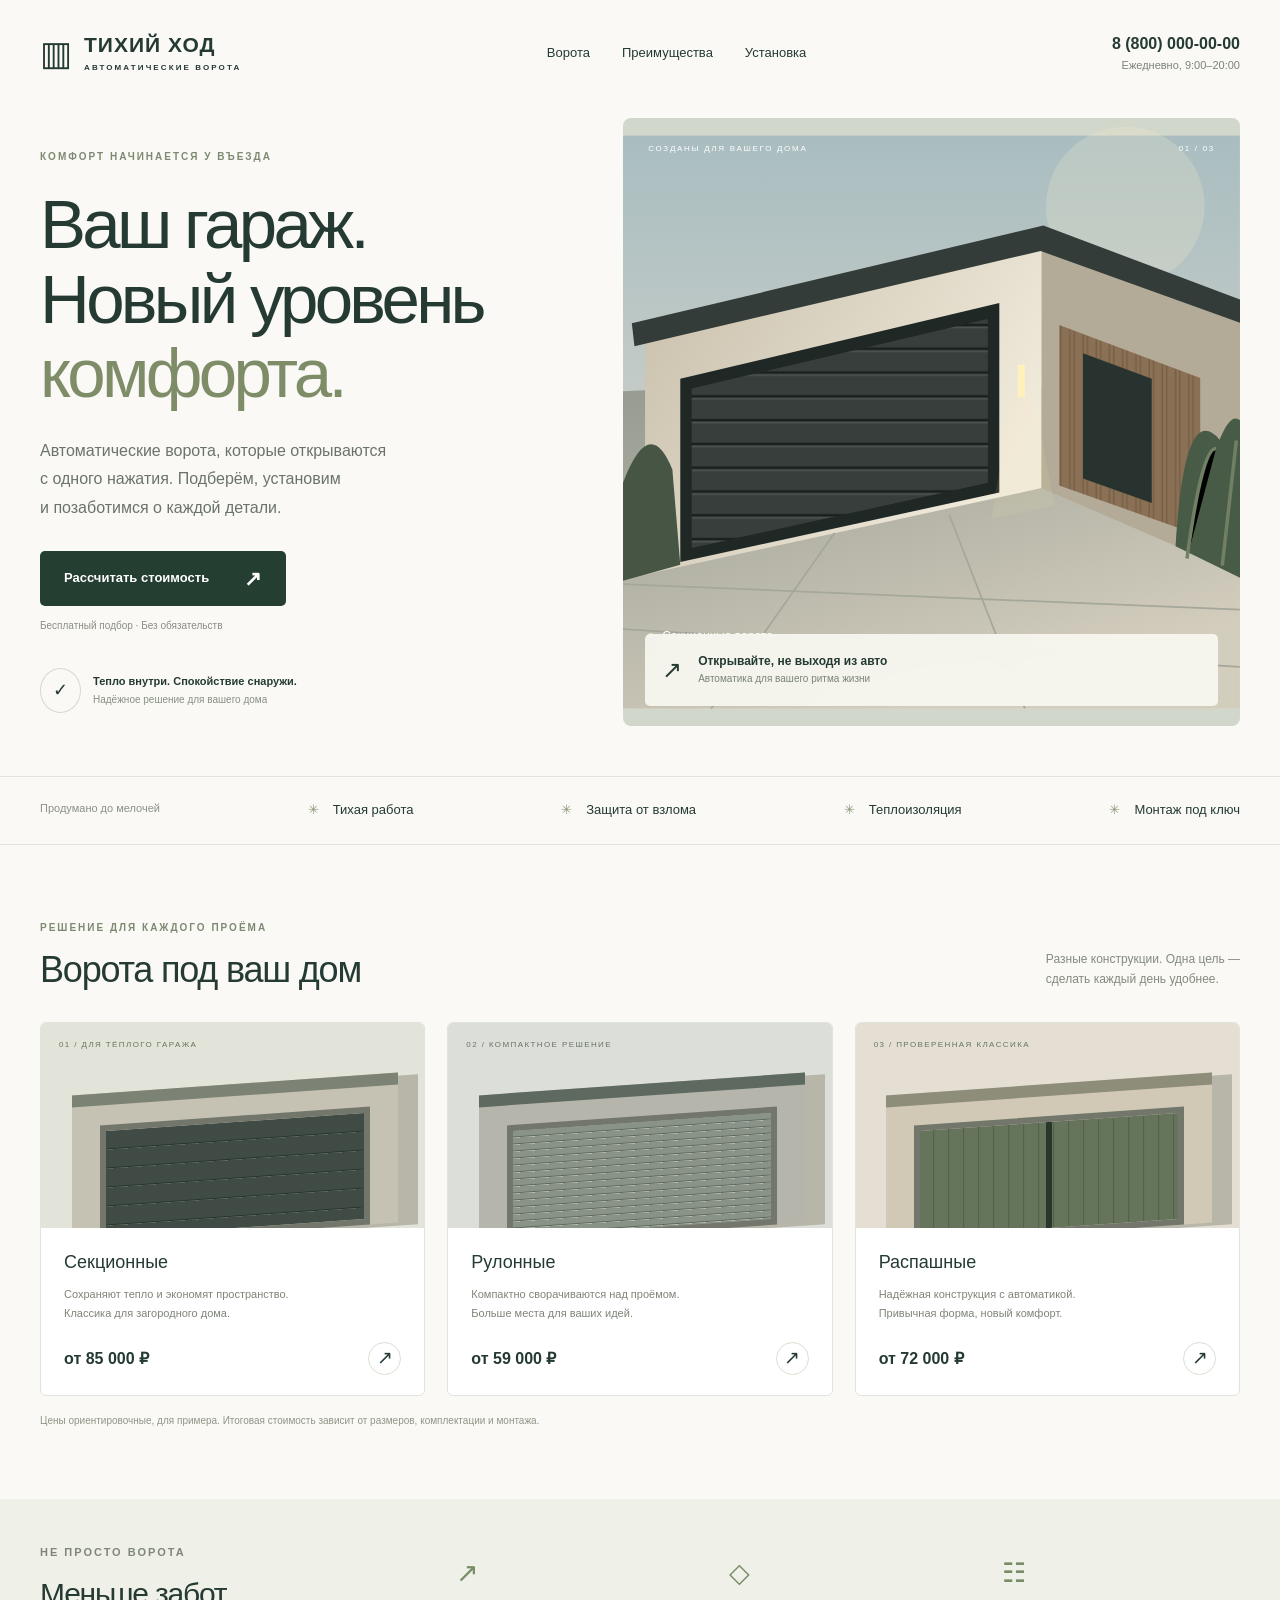
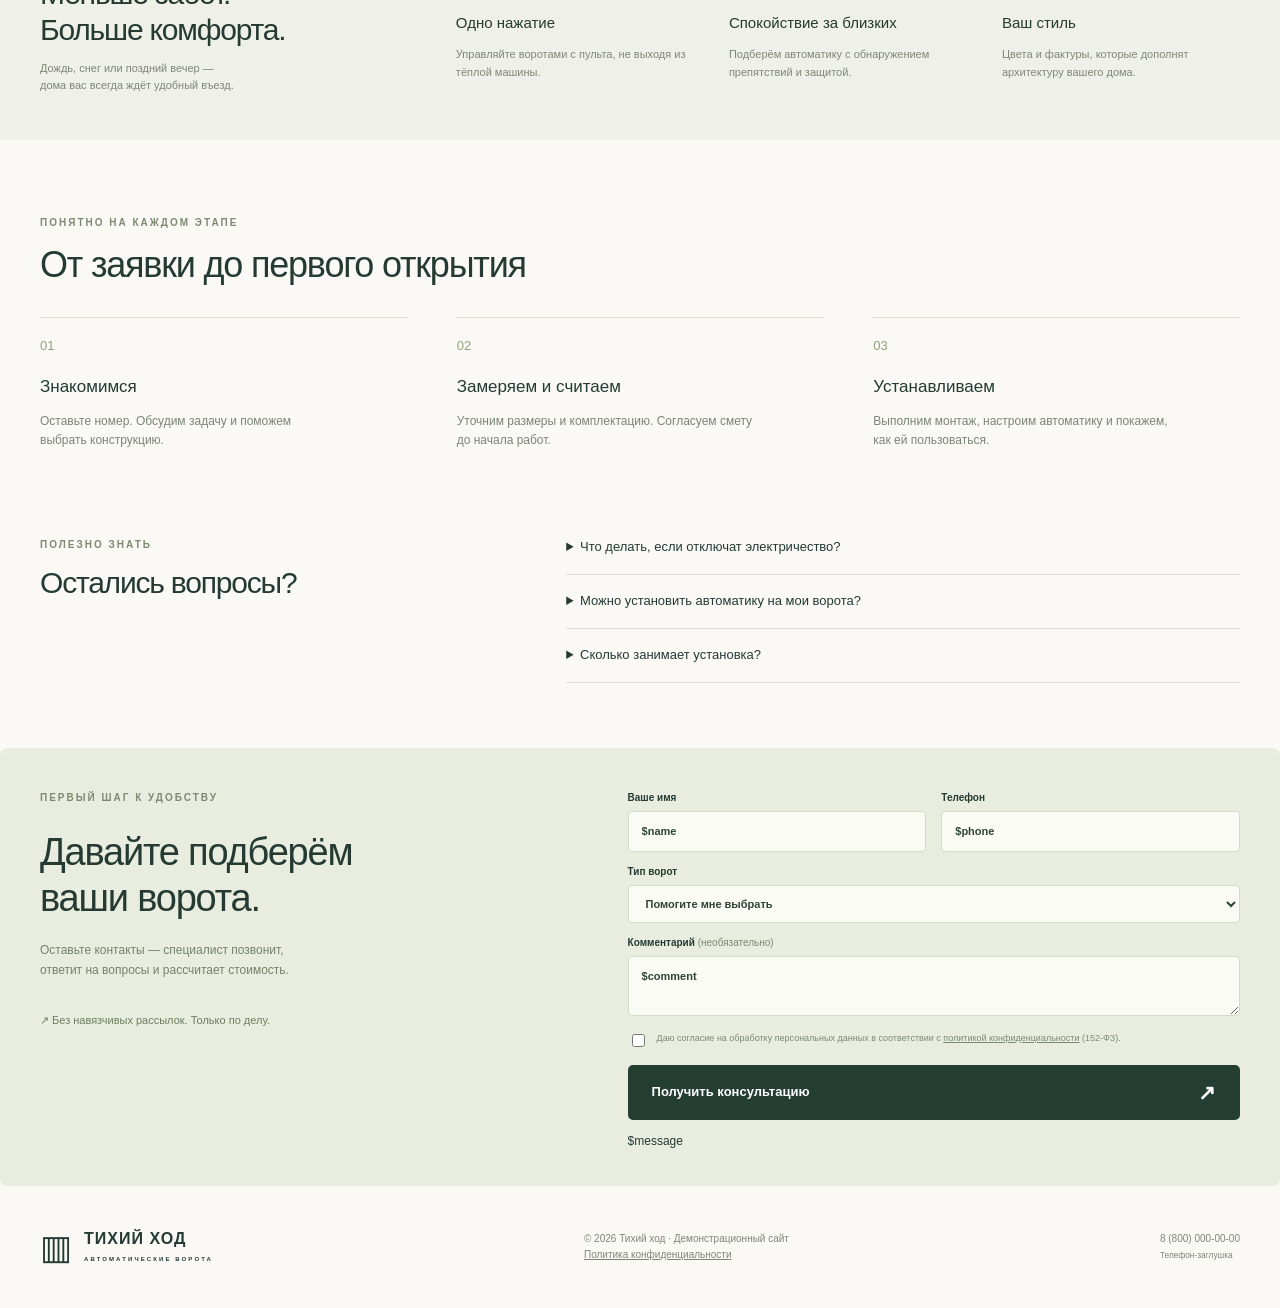
==== commit ddcf78ac: "Make garage lead form forgiving and safe to retry (#3) * Make garage lead form forgiving and safe to" ====
--- a/index.html
+++ b/index.html
@@ -1,23 +1,24 @@
 <!doctype html>
-<html lang="ru"><head><meta charset="utf-8"><meta name="viewport" content="width=device-width,initial-scale=1"><meta name="description" content="Автоматические гаражные ворота: сравните секционные, рулонные и распашные конструкции и закажите звонок для подбора и расчёта."><title>ТИХИЙ ХОД — автоматические гаражные ворота</title><link rel="stylesheet" href="/static/style.css"><script src="/static/app.js" defer></script></head>
-<body><a class="skip-link" href="#main">К основному содержанию</a><header class="header wrap"><a class="logo" href="/">▥ <span>ТИХИЙ ХОД<small>АВТОМАТИЧЕСКИЕ ВОРОТА</small></span></a><nav aria-label="Разделы сайта"><a href="#catalog">Ворота</a><a href="#benefits">Преимущества</a><a href="#steps">Установка</a></nav><a class="header-contact" href="#lead">Заказать звонок</a></header>
-<main id="main" tabindex="-1"><section class="hero wrap"><div class="hero-copy"><p class="eyebrow">ПОДБОР, ЗАМЕР И МОНТАЖ</p><h1>Гаражные ворота <em>с автоматикой</em></h1><p class="intro">Подберём ворота под ваш проём. Учтём, сколько места в гараже, нужен ли утеплённый вариант и как открывать ворота при отключении света.</p><div class="hero-actions"><a class="button" href="#lead">Заказать звонок <span aria-hidden="true">↗</span></a><a class="text-link" href="#catalog">Сравнить типы ворот</a></div><p class="micro">Заявка не обязывает заказывать ворота.</p></div><div class="hero-visual"><div class="visual-top"><span>ИЛЛЮСТРАЦИЯ</span></div><svg viewBox="0 0 700 650" role="img" aria-label="Современный дом с широкими секционными воротами"><defs><linearGradient id="sky" x2="0" y2="1"><stop stop-color="#a9bdc0"/><stop offset="1" stop-color="#e3ddd0"/></linearGradient><linearGradient id="wall" x2="1" y2=".5"><stop stop-color="#c8bfab"/><stop offset="1" stop-color="#f0eadb"/></linearGradient><linearGradient id="drive" x2=".5" y2="1"><stop stop-color="#93988f"/><stop offset="1" stop-color="#d3cdbd"/></linearGradient><pattern id="slats" width="100" height="27" patternUnits="userSpaceOnUse"><rect width="100" height="27" fill="#383e3c"/><path d="M0 26H100" stroke="#191f1e" stroke-width="3"/><path d="M0 2H100" stroke="#59605a"/></pattern><pattern id="wood" width="15" height="100" patternUnits="userSpaceOnUse"><rect width="15" height="100" fill="#8a7054"/><path d="M2 0V100M12 0V100" stroke="#6a543f"/></pattern></defs><rect width="700" height="650" fill="url(#sky)"/><circle cx="570" cy="80" r="90" fill="#f0e7cc" opacity=".25"/><path d="M0 290L700 260V650H0" fill="url(#drive)"/><path d="M25 227L475 120 730 216 280 341Z" fill="#ded7c7"/><path d="M25 227L475 120V400L25 498Z" fill="url(#wall)"/><path d="M475 120L730 216V510L475 400Z" fill="#b3ab98"/><path d="M10 213L477 102 737 200 730 223 474 131 13 239Z" fill="#333c39"/><path d="M65 276L427 190V405L65 484Z" fill="#202826"/><path d="M78 287L414 208V394L78 468Z" fill="url(#slats)"/><path d="M495 215L655 275V454L495 397Z" fill="url(#wood)"/><path d="M522 247L600 276V417L522 389Z" fill="#28332f"/><path d="M0 509L700 538M0 560L700 603M100 650L240 451M456 650L370 430" stroke="#a5a79b" stroke-width="2"/><path d="M0 394Q30 315 56 379L65 487 0 505" fill="#465544"/><path d="M627 466Q637 299 677 345Q705 276 723 405V513Z" fill="#485b47"/><path d="M640 480Q657 354 673 355M680 488L696 346" stroke="#718064" stroke-width="4"/><rect x="448" y="260" width="8" height="37" fill="#fff1bb"/><path d="M440 300L466 294 490 420 418 435Z" fill="#ffe6a0" opacity=".09"/></svg><div class="visual-caption"><div class="visual-label"><span class="live-dot"></span> Секционные ворота </div><div class="floating-card"><span aria-hidden="true">↗</span><div><b>Открывайте, не выходя из авто</b><small>Управление воротами с пульта</small></div></div></div></div></section>
-<section class="trust wrap"><span>Что входит в работу</span><b>Подбор конструкции</b><b>Замер проёма</b><b>Согласование сметы</b><b>Монтаж и настройка</b></section>
-<section id="catalog" class="section wrap"><div class="section-heading"><div><p class="eyebrow">ТРИ ТИПА ВОРОТ</p><h2>Какой тип подойдёт вам?</h2></div><p>Сравните, куда открываются ворота<br>и сколько места им нужно.</p></div><div class="catalog"><article class="product"><div class="product-art sectional"><span>01 / ДЛЯ ТЁПЛОГО ГАРАЖА</span><div class="mini-house"><div class="mini-door"></div></div></div><div class="product-bottom"><h3>Секционные</h3><p>Панели уходят под потолок. Утеплённые секционные ворота подходят для тёплого гаража. Для направляющих нужно место под потолком.</p><div><a class="text-link" href="#lead" data-door="Секционные">Выбрать секционные <span aria-hidden="true">↗</span></a></div></div></article><article class="product"><div class="product-art roller"><span>02 / КОМПАКТНОЕ РЕШЕНИЕ</span><div class="mini-house"><div class="mini-door"></div></div></div><div class="product-bottom"><h3>Рулонные</h3><p>Полотно сворачивается в короб над проёмом и не занимает потолок. Обычно рулонные ворота хуже держат тепло, чем утеплённые секционные.</p><div><a class="text-link" href="#lead" data-door="Рулонные">Выбрать рулонные <span aria-hidden="true">↗</span></a></div></div></article><article class="product"><div class="product-art swing"><span>03 / ДЛЯ СВОБОДНОГО ВЪЕЗДА</span><div class="mini-house"><div class="mini-door"></div></div></div><div class="product-bottom"><h3>Распашные</h3><p>Две створки распахиваются в стороны. Потолок остаётся свободным, но створкам нужно место для открывания, а зимой — расчищенный от снега въезд.</p><div><a class="text-link" href="#lead" data-door="Распашные">Выбрать распашные <span aria-hidden="true">↗</span></a></div></div></article></div><p class="price-note">Не уверены в выборе? <a class="text-link" href="#lead" data-door="">Поможем подобрать ворота</a>.</p></section>
+<html lang="ru"><head><meta charset="utf-8"><meta name="viewport" content="width=device-width,initial-scale=1"><meta name="description" content="Автоматические гаражные ворота: подбор, замер и установка. Рассчитайте стоимость вашего проекта."><title>ТИХИЙ ХОД — автоматические гаражные ворота</title><link rel="stylesheet" href="/static/style.css"><script src="/static/app.js" defer></script></head>
+<body><header class="header wrap"><a class="logo" href="/">▥ <span>ТИХИЙ ХОД<small>АВТОМАТИЧЕСКИЕ ВОРОТА</small></span></a><nav><a href="#catalog">Ворота</a><a href="#benefits">Преимущества</a><a href="#steps">Установка</a></nav><a class="header-contact" href="tel:+78000000000">8 (800) 000-00-00 <small>Ежедневно, 9:00–20:00</small></a></header>
+<main><section class="hero wrap"><div class="hero-copy"><p class="eyebrow">КОМФОРТ НАЧИНАЕТСЯ У ВЪЕЗДА</p><h1>Ваш гараж.<br>Новый уровень<br><em>комфорта.</em></h1><p class="intro">Автоматические ворота, которые открываются<br class="desktop"> с одного нажатия. Подберём, установим<br class="desktop"> и позаботимся о каждой детали.</p><a class="button" href="#lead">Рассчитать стоимость <span>↗</span></a><p class="micro">Бесплатный подбор · Без обязательств</p><div class="hero-proof"><span class="round">✓</span><div><b>Тепло внутри. Спокойствие снаружи.</b><small>Надёжное решение для вашего дома</small></div></div></div><div class="hero-visual"><div class="visual-top"><span>СОЗДАНЫ ДЛЯ ВАШЕГО ДОМА</span><span>01 / 03</span></div><svg viewBox="0 0 700 650" role="img" aria-label="Современный дом с широкими секционными воротами"><defs><linearGradient id="sky" x2="0" y2="1"><stop stop-color="#a9bdc0"/><stop offset="1" stop-color="#e3ddd0"/></linearGradient><linearGradient id="wall" x2="1" y2=".5"><stop stop-color="#c8bfab"/><stop offset="1" stop-color="#f0eadb"/></linearGradient><linearGradient id="drive" x2=".5" y2="1"><stop stop-color="#93988f"/><stop offset="1" stop-color="#d3cdbd"/></linearGradient><pattern id="slats" width="100" height="27" patternUnits="userSpaceOnUse"><rect width="100" height="27" fill="#383e3c"/><path d="M0 26H100" stroke="#191f1e" stroke-width="3"/><path d="M0 2H100" stroke="#59605a"/></pattern><pattern id="wood" width="15" height="100" patternUnits="userSpaceOnUse"><rect width="15" height="100" fill="#8a7054"/><path d="M2 0V100M12 0V100" stroke="#6a543f"/></pattern></defs><rect width="700" height="650" fill="url(#sky)"/><circle cx="570" cy="80" r="90" fill="#f0e7cc" opacity=".25"/><path d="M0 290L700 260V650H0" fill="url(#drive)"/><path d="M25 227L475 120 730 216 280 341Z" fill="#ded7c7"/><path d="M25 227L475 120V400L25 498Z" fill="url(#wall)"/><path d="M475 120L730 216V510L475 400Z" fill="#b3ab98"/><path d="M10 213L477 102 737 200 730 223 474 131 13 239Z" fill="#333c39"/><path d="M65 276L427 190V405L65 484Z" fill="#202826"/><path d="M78 287L414 208V394L78 468Z" fill="url(#slats)"/><path d="M495 215L655 275V454L495 397Z" fill="url(#wood)"/><path d="M522 247L600 276V417L522 389Z" fill="#28332f"/><path d="M0 509L700 538M0 560L700 603M100 650L240 451M456 650L370 430" stroke="#a5a79b" stroke-width="2"/><path d="M0 394Q30 315 56 379L65 487 0 505" fill="#465544"/><path d="M627 466Q637 299 677 345Q705 276 723 405V513Z" fill="#485b47"/><path d="M640 480Q657 354 673 355M680 488L696 346" stroke="#718064" stroke-width="4"/><rect x="448" y="260" width="8" height="37" fill="#fff1bb"/><path d="M440 300L466 294 490 420 418 435Z" fill="#ffe6a0" opacity=".09"/></svg><div class="visual-label"><span class="live-dot"></span> Секционные ворота <span>Тепло. Тихо. Надёжно.</span></div><div class="floating-card"><span>↗</span><div><b>Открывайте, не выходя из авто</b><small>Автоматика для вашего ритма жизни</small></div></div></div></section>
+<section class="trust wrap"><span>Продумано до мелочей</span><b>Тихая работа</b><b>Защита от взлома</b><b>Теплоизоляция</b><b>Монтаж под ключ</b></section>
+<section id="catalog" class="section wrap"><div class="section-heading"><div><p class="eyebrow">РЕШЕНИЕ ДЛЯ КАЖДОГО ПРОЁМА</p><h2>Ворота под ваш дом</h2></div><p>Разные конструкции. Одна цель —<br>сделать каждый день удобнее.</p></div><div class="catalog"><article class="product"><div class="product-art sectional"><span>01 / ДЛЯ ТЁПЛОГО ГАРАЖА</span><div class="mini-house"><div class="mini-door"></div></div></div><div class="product-bottom"><h3>Секционные</h3><p>Сохраняют тепло и экономят пространство.<br>Классика для загородного дома.</p><div><b>от 85 000 ₽</b><a href="#lead" data-door="Секционные" aria-label="Выбрать секционные">↗</a></div></div></article><article class="product"><div class="product-art roller"><span>02 / КОМПАКТНОЕ РЕШЕНИЕ</span><div class="mini-house"><div class="mini-door"></div></div></div><div class="product-bottom"><h3>Рулонные</h3><p>Компактно сворачиваются над проёмом.<br>Больше места для ваших идей.</p><div><b>от 59 000 ₽</b><a href="#lead" data-door="Рулонные" aria-label="Выбрать рулонные">↗</a></div></div></article><article class="product"><div class="product-art swing"><span>03 / ПРОВЕРЕННАЯ КЛАССИКА</span><div class="mini-house"><div class="mini-door"></div></div></div><div class="product-bottom"><h3>Распашные</h3><p>Надёжная конструкция с автоматикой.<br>Привычная форма, новый комфорт.</p><div><b>от 72 000 ₽</b><a href="#lead" data-door="Распашные" aria-label="Выбрать распашные">↗</a></div></div></article></div><p class="price-note">Цены ориентировочные, для примера. Итоговая стоимость зависит от размеров, комплектации и монтажа.</p></section>
 <section id="benefits" class="benefits"><div class="wrap benefit-grid"><div><p class="eyebrow">НЕ ПРОСТО ВОРОТА</p><h2>Меньше забот.<br>Больше комфорта.</h2><p>Дождь, снег или поздний вечер —<br>дома вас всегда ждёт удобный въезд.</p></div><div class="benefit"><span>↗</span><h3>Одно нажатие</h3><p>Управляйте воротами с пульта, не выходя из тёплой машины.</p></div><div class="benefit"><span>◇</span><h3>Спокойствие за близких</h3><p>Подберём автоматику с обнаружением препятствий и защитой.</p></div><div class="benefit"><span>☷</span><h3>Ваш стиль</h3><p>Цвета и фактуры, которые дополнят архитектуру вашего дома.</p></div></div></section>
-<section id="steps" class="section wrap"><div class="section-heading"><div><p class="eyebrow">ПОНЯТНО НА КАЖДОМ ЭТАПЕ</p><h2>От заявки до первого открытия</h2></div></div><div class="steps"><article><span>01</span><h3>Обсуждаем по телефону</h3><p>Уточним город или район, размеры проёма, если вы их знаете, и подскажем, какие ворота подойдут.</p></article><article><span>02</span><h3>Замеряем и считаем</h3><p>Проверим размеры и условия монтажа. До заказа согласуем, что входит в смету: ворота, привод и монтаж.</p></article><article><span>03</span><h3>Устанавливаем</h3><p>Выполним монтаж, настроим автоматику и покажем, как ей пользоваться.</p></article></div></section>
-<section class="wrap faq-section"><div><p class="eyebrow">ПОЛЕЗНО ЗНАТЬ</p><h2>Остались вопросы?</h2></div><div class="faq"><details><summary>От чего зависит стоимость?</summary><p>От размеров проёма, типа ворот, привода и сложности монтажа. Если знаете примерные размеры, укажите их в заявке. Окончательную стоимость согласуем после замера.</p></details><details><summary>Работаете в моём городе?</summary><p>Укажите город или район в комментарии. При звонке уточним, возможен ли выезд на замер и монтаж.</p></details><details><summary>Что делать, если отключат электричество?</summary><p>У автоматики предусмотрена ручная разблокировка. Подберём решение с учётом доступа в ваш гараж.</p></details><details><summary>Можно установить автоматику на мои ворота?</summary><p>Часто да. Специалист оценит состояние конструкции и предложит совместимый привод.</p></details><details><summary>Сколько занимает установка?</summary><p>Срок зависит от конструкции, готовности проёма и того, нужно ли снимать старые ворота. Обсудим сроки после замера.</p></details></div></section>
-<section id="lead" class="wrap lead-section" aria-labelledby="lead-title" tabindex="-1"><div><p class="eyebrow">КОНСУЛЬТАЦИЯ ПО ТЕЛЕФОНУ</p><h2 id="lead-title">Закажите обратный звонок</h2><p>Обсудим, какие ворота подойдут, от чего зависит цена и можно ли выехать к вам на замер. Заранее знать тип ворот и размеры проёма не нужно.</p><p class="lead-note"><strong>Тестовая форма.</strong> Не указывайте реальные данные, пока в политике не опубликованы реквизиты оператора.</p></div><form id="lead-form" method="post" action="/api/lead#lead" aria-labelledby="lead-title" novalidate>
+<section id="steps" class="section wrap"><div class="section-heading"><div><p class="eyebrow">ПОНЯТНО НА КАЖДОМ ЭТАПЕ</p><h2>От заявки до первого открытия</h2></div></div><div class="steps"><article><span>01</span><h3>Знакомимся</h3><p>Оставьте номер. Обсудим задачу и поможем выбрать конструкцию.</p></article><article><span>02</span><h3>Замеряем и считаем</h3><p>Уточним размеры и комплектацию. Согласуем смету до начала работ.</p></article><article><span>03</span><h3>Устанавливаем</h3><p>Выполним монтаж, настроим автоматику и покажем, как ей пользоваться.</p></article></div></section>
+<section class="wrap faq-section"><div><p class="eyebrow">ПОЛЕЗНО ЗНАТЬ</p><h2>Остались вопросы?</h2></div><div class="faq"><details><summary>Что делать, если отключат электричество?</summary><p>У автоматики предусмотрена ручная разблокировка. Подберём решение с учётом доступа в ваш гараж.</p></details><details><summary>Можно установить автоматику на мои ворота?</summary><p>Часто да. Специалист оценит состояние конструкции и предложит совместимый привод.</p></details><details><summary>Сколько занимает установка?</summary><p>Обычно монтаж стандартной конструкции занимает один день. Точный срок согласуем после замера.</p></details></div></section>
+<section id="lead" class="wrap lead-section"><div><p class="eyebrow">ПЕРВЫЙ ШАГ К УДОБСТВУ</p><h2>Давайте подберём<br>ваши ворота.</h2><p>Оставьте контакты — специалист позвонит,<br>ответит на вопросы и рассчитает стоимость.</p><span class="lead-note">↗ Без навязчивых рассылок. Только по делу.</span></div>
+<form id="lead-form" method="post" action="/api/lead#lead" novalidate>
 <input type="hidden" name="token" value="$form_token">
 <div class="form-row">
-<div><label for="lead-name">Ваше имя</label><input id="lead-name" name="name" value="$name" required autocomplete="name" $name_error><p class="field-error" id="lead-name-error" $name_hidden>$name_feedback</p></div>
-<div><label for="lead-phone">Телефон</label><input id="lead-phone" name="phone" value="$phone" type="tel" required autocomplete="tel" $phone_error><p class="field-hint" id="lead-phone-hint">Например, +7 (999) 123-45-67</p><p class="field-error" id="lead-phone-error" $phone_hidden>$phone_feedback</p></div>
+<label>Ваше имя<input name="name" value="$name" placeholder="Как к вам обращаться" required autocomplete="name" $name_error></label>
+<label>Телефон<input name="phone" value="$phone" type="tel" placeholder="+7 (999) 123-45-67" required autocomplete="tel" $phone_error></label>
 </div>
-<div><label>Тип ворот<select id="lead-door" name="door" $door_error><option value="">Помогите мне выбрать</option><option $door_1>Секционные</option><option $door_2>Рулонные</option><option $door_3>Распашные</option></select></label><p class="field-error" id="lead-door-error" $door_hidden>$door_feedback</p></div>
-<div><label>Комментарий <span>(необязательно)</span><textarea id="lead-comment" name="comment" rows="2" placeholder="Например: город или район, размеры проёма" $comment_error>$comment</textarea></label><p class="field-error" id="lead-comment-error" $comment_hidden>$comment_feedback</p></div>
+<label>Тип ворот<select name="door" $door_error><option value="">Помогите мне выбрать</option><option $door_1>Секционные</option><option $door_2>Рулонные</option><option $door_3>Распашные</option></select></label>
+<label>Комментарий <span>(необязательно)</span><textarea name="comment" rows="2" placeholder="Размер проёма или ваши пожелания" $comment_error>$comment</textarea></label>
 <div class="honeypot" aria-hidden="true"><label>Ваш сайт<input name="website" tabindex="-1" autocomplete="off"></label></div>
-<div class="consent"><input id="lead-consent" type="checkbox" name="consent" required $consent $consent_error><div><label for="lead-consent">Даю согласие на обработку персональных данных</label> в соответствии с <a href="/privacy" target="_blank" rel="noopener">политикой конфиденциальности</a> (152-ФЗ).<p class="field-error" id="lead-consent-error" $consent_hidden>$consent_feedback</p></div></div>
-<button class="button" type="submit">Заказать звонок <span aria-hidden="true">↗</span></button>
-<p id="form-status" role="status">$message</p>
+<label class="consent"><input type="checkbox" name="consent" required $consent $consent_error><span>Даю согласие на обработку персональных данных в соответствии с <a href="/privacy" target="_blank" rel="noopener">политикой конфиденциальности</a> (152-ФЗ).</span></label>
+<button class="button" type="submit">Получить консультацию <span>↗</span></button>
+<p id="form-status" role="status" aria-live="polite">$message</p>
 </form></section></main>
-<footer class="wrap"><a class="logo" href="/">▥ <span>ТИХИЙ ХОД<small>АВТОМАТИЧЕСКИЕ ВОРОТА</small></span></a><p>© 2026 Тихий ход · Демонстрационный сайт<br><a href="/privacy">Политика конфиденциальности</a></p><p><a href="#lead">Заказать звонок</a></p></footer></body></html>
+<footer class="wrap"><a class="logo" href="/">▥ <span>ТИХИЙ ХОД<small>АВТОМАТИЧЕСКИЕ ВОРОТА</small></span></a><p>© 2026 Тихий ход · Демонстрационный сайт<br><a href="/privacy">Политика конфиденциальности</a></p><p>8 (800) 000-00-00<br><small>Телефон-заглушка</small></p></footer><a class="mobile-cta button" href="#lead">Рассчитать стоимость ↗</a></body></html>
--- a/static/style.css
+++ b/static/style.css
@@ -1,42 +1,4 @@
-*{box-sizing:border-box}html{--text-muted:#52614e;scroll-padding-top:25px}body{margin:0;background:#faf9f6;color:#243a33;font-family:Arial,Helvetica,sans-serif;font-size:15px;line-height:1.6}a{color:inherit;text-decoration:none}button,input,select,textarea{font:inherit}button,a,input,select,textarea,summary{touch-action:manipulation}a:focus-visible,button:focus-visible,summary:focus-visible,input:focus-visible,select:focus-visible,textarea:focus-visible,[tabindex="-1"]:focus-visible{outline:3px solid #294938;outline-offset:4px}.wrap{max-width:1280px;margin:auto;padding-left:40px;padding-right:40px}.header{height:106px;display:flex;align-items:center;justify-content:space-between}.logo{display:flex;gap:12px;align-items:center;font-size:34px;line-height:1}.logo span{font-size:21px;font-weight:800;letter-spacing:1px}.logo small{display:block;font-size:8px;letter-spacing:2.1px;margin-top:9px}.header nav{display:flex;gap:32px;font-size:13px}.header-contact{font-size:16px;font-weight:700;text-align:right}.header-contact small{display:block;font-size:11px;font-weight:400;color:var(--text-muted)}.hero{display:grid;grid-template-columns:.95fr 1.05fr;min-height:650px;align-items:center;gap:25px}.eyebrow{font-size:10px;letter-spacing:2px;font-weight:bold;color:var(--text-muted);margin:0 0 23px}h1{font-size:69px;line-height:1.08;font-weight:500;letter-spacing:-3.7px;margin:0 0 25px}h1 em{font-style:normal;color:#5b6a4c}.intro{font-size:16px;color:#6b746b;line-height:1.8;margin-bottom:28px}.button{display:inline-flex;align-items:center;justify-content:space-between;gap:35px;background:#243e32;color:#fff;border:0;border-radius:5px;padding:17px 24px;font-size:13px;font-weight:600;cursor:pointer}.button:hover{background:#3f5947}.button span{font-size:21px;line-height:1}.micro{font-size:10px;color:var(--text-muted);margin-top:12px}.hero-proof{display:flex;align-items:center;gap:12px;margin-top:34px;font-size:11px}.hero-proof small{display:block;color:var(--text-muted);font-size:10px;margin-top:2px}.round{border:1px solid #d6dbcb;border-radius:50%;padding:7px 12px;font-size:18px}.hero-visual{position:relative;background:#d2d7cb;border-radius:8px;min-width:0;align-self:stretch;margin:12px 0 30px;overflow:hidden}.hero-visual svg{width:100%;height:100%;object-fit:cover;position:absolute;inset:0}.visual-top{position:absolute;z-index:1;top:25px;left:25px;right:25px;display:flex;justify-content:space-between;font-size:8px;letter-spacing:1.7px;color:#fff}.visual-caption{position:absolute;bottom:20px;left:22px;right:22px;display:grid;gap:8px;justify-items:start}.visual-label{color:white;font-size:12px;display:flex;align-items:center;gap:8px}.live-dot{height:6px;width:6px;background:#d6e4b7;border-radius:50%}.floating-card{width:100%;background:#f8f8f1ec;backdrop-filter:blur(8px);padding:17px;display:flex;align-items:center;gap:16px;border-radius:5px;font-size:12px}.floating-card>span{font-size:24px}.floating-card small{display:block;font-size:10px;color:var(--text-muted)}.trust{display:flex;justify-content:space-between;border-top:1px solid #e2e4dc;border-bottom:1px solid #e2e4dc;padding-top:23px;padding-bottom:23px;font-size:13px;margin-top:20px}.trust>span{color:var(--text-muted);font-size:11px}.trust b{font-weight:500}.trust b:before{content:'✳';color:#8a9778;margin-right:14px}.section{padding-top:75px;padding-bottom:60px}.section-heading{display:flex;justify-content:space-between;align-items:end;margin-bottom:30px}.section-heading .eyebrow{margin-bottom:12px}h2{font-size:36px;font-weight:500;line-height:1.22;letter-spacing:-1.2px;margin:0}.section-heading>p{font-size:12px;color:var(--text-muted);margin:0 0 3px}.catalog{display:grid;grid-template-columns:repeat(3,1fr);gap:22px}.product{border:1px solid #e1e4da;border-radius:6px;overflow:hidden;background:#fff}.product-art{height:205px;background:#e2e3d9;position:relative;overflow:hidden}.product-art>span{position:absolute;top:16px;left:18px;font-size:8px;letter-spacing:1.4px;z-index:1;color:var(--text-muted)}.mini-house{position:absolute;width:85%;height:150px;background:#c5c1b3;bottom:-6px;left:8%;border-top:12px solid #7c8274;box-shadow:20px 3px 0 #b8b6a8;transform:skewY(-4deg);padding:20px 28px 0}.mini-door{height:100%;background:repeating-linear-gradient(#404b45 0px,#404b45 17px,#26332d 18px,#657060 19px);border:6px solid #72766b}.roller{background:#dcded9}.roller .mini-house{background:#b6b5ac;border-color:#5e6a60}.roller .mini-door{background:repeating-linear-gradient(#899387 0px,#899387 5px,#5c685e 6px,#bec2b4 7px)}.swing{background:#e4dfd2}.swing .mini-house{background:#d1c9b6;border-color:#8d8d7a}.swing .mini-door{background:linear-gradient(90deg,transparent 49%,#27372b 49%,#27372b 51%,transparent 51%),repeating-linear-gradient(90deg,#65745b 0px,#65745b 13px,#42523c 14px,#829075 15px)}.product-bottom{padding:20px 23px}h3{font-size:18px;font-weight:500;margin:0 0 8px}.product p{color:var(--text-muted);font-size:11px;line-height:1.8;margin:0 0 18px}.product-bottom>div{display:flex;justify-content:space-between;align-items:center;font-size:16px}.product-bottom a{border:1px solid #d9dfcf;border-radius:50%;width:33px;height:33px;text-align:center;font-size:19px}.price-note{font-size:10px;color:var(--text-muted);margin-top:17px}.benefits{background:#eff0e8;padding:45px 0}.benefit-grid{display:grid;grid-template-columns:1.6fr 1fr 1fr 1fr;gap:35px}.benefits h2{font-size:30px}.benefits .eyebrow{margin-bottom:14px}.benefits p{font-size:11px;color:var(--text-muted);margin-bottom:0}.benefit{padding-top:8px}.benefit>span{display:block;font-size:27px;color:#788c66;margin-bottom:16px}.benefit h3{font-size:15px}.steps{display:grid;grid-template-columns:repeat(3,1fr);gap:50px}.steps article{border-top:1px solid #d9dece;padding-top:18px}.steps span{font-size:13px;color:var(--text-muted);display:block;margin-bottom:16px}.steps h3{font-size:17px}.steps p{font-size:12px;color:var(--text-muted);max-width:300px}.faq-section{display:grid;grid-template-columns:1fr 1.4fr;gap:45px;padding-top:15px;padding-bottom:65px}.faq-section h2{font-size:30px}.faq-section .eyebrow{margin-bottom:12px}.faq details{border-bottom:1px solid #dce1d3;padding:16px 0}.faq summary{font-size:13px;cursor:pointer}.faq details:first-child{padding-top:0}.faq p{font-size:12px;color:var(--text-muted)}.lead-section{background:#e9eddf;border-radius:8px;display:grid;grid-template-columns:1fr 1.15fr;gap:55px;padding-top:42px;padding-bottom:35px;scroll-margin-top:25px}.lead-section h2{font-size:38px}.lead-section>div>p:not(.eyebrow){font-size:12px;color:var(--text-muted);margin-top:20px}.lead-note{display:block;margin-top:32px;font-size:11px;color:var(--text-muted)}.form-row{display:grid;grid-template-columns:repeat(2,minmax(0,1fr));gap:15px;margin-bottom:12px}.form-row label{margin-bottom:0}label{display:block;font-size:13px;font-weight:600;margin-bottom:12px}label>span{font-weight:400;color:var(--text-muted)}input:not([type=checkbox]),select,textarea{display:block;width:100%;background:#fafbf5;border:1px solid #75816b;border-radius:4px;padding:11px 13px;font-size:14px;margin-top:5px;color:#2f4436}textarea{resize:vertical}input::placeholder,textarea::placeholder{color:var(--text-muted);opacity:1}.consent{display:flex;gap:9px;align-items:start;font-size:13px;line-height:1.6;margin:15px 0}.consent label{display:inline;font:inherit}.consent input{accent-color:#365039;inline-size:20px;block-size:20px;flex:none;margin:0}.consent a{text-decoration:underline}.lead-section .button{width:100%}.honeypot{position:absolute;left:-10000px;width:1px;height:1px;overflow:hidden}#form-status{font-size:12px;margin-bottom:0}footer{display:flex;align-items:center;justify-content:space-between;padding-top:35px!important;padding-bottom:35px!important}footer .logo span{font-size:16px}footer .logo small{font-size:6px}footer p{font-size:10px;color:var(--text-muted)}footer a:not(.logo){text-decoration:underline}.privacy{max-width:800px;padding-top:60px;padding-bottom:60px}.privacy p{color:var(--text-muted)}.privacy h1{font-size:44px;letter-spacing:-1px}.skip-link{position:absolute;top:12px;left:12px;z-index:5;transform:translateY(calc(-100% - 20px));padding:8px 12px;background:#faf9f6;color:#243a33;text-decoration:underline}.skip-link:focus{transform:none}.visual-top span,.visual-label{padding:4px 7px;border-radius:3px;background:#243a33}.field-hint,.field-error{font-size:13px;margin:5px 0 0}.field-hint{color:var(--text-muted)}.field-error{color:#912a22;font-weight:600}#lead-form [aria-invalid=true]{border-color:#912a22}#lead-form .button[aria-disabled=true]{cursor:wait}@media(prefers-reduced-motion:no-preference){html{scroll-behavior:smooth}}
-.hero h1{font-size:clamp(38px,5.5vw,69px);letter-spacing:-.04em}
-.hero-actions{display:flex;flex-wrap:wrap;align-items:center;gap:12px 22px}
-.text-link{text-decoration:underline;text-underline-offset:3px;font-weight:600}
-.product{display:flex;flex-direction:column}
-.product-bottom{display:flex;flex-direction:column;flex:1}
-.product-bottom>div{margin-top:auto}
-.product-bottom .text-link{display:inline-flex;align-items:center;gap:6px;min-height:44px;width:auto;height:auto;border:0;border-radius:0;text-align:left;font-size:13px}
-#catalog .product p{font-size:14px;color:#526257;margin-bottom:6px}
-.catalog+.price-note{font-size:13px;color:#526257}
-.lead-section>div>p.lead-note{color:#485d43}
-@media(min-width:1500px){.hero-visual{min-height:620px}}@media(max-width:800px){.wrap{padding-left:22px;padding-right:22px}.header{height:85px}.header nav{display:none}.header-contact{font-size:12px}.logo span{font-size:16px}.logo small{font-size:6px}.hero{grid-template-columns:1fr;gap:25px}.hero-copy{padding-top:25px}h1{font-size:56px}.hero-visual{height:430px;margin-bottom:0}.hero-proof{margin-top:25px}.trust{flex-wrap:wrap;gap:15px;margin-top:28px}.trust>span{width:100%}.trust b{width:45%;font-size:11px}.section{padding-top:50px;padding-bottom:35px}.section-heading{display:block}.section-heading>p{margin-top:18px}h2{font-size:29px}.catalog{grid-template-columns:1fr}.product-art{height:220px}.product p{font-size:12px}.benefit-grid{grid-template-columns:1fr 1fr;gap:25px}.benefit-grid>div:first-child{grid-column:1/-1}.benefit:last-child{grid-column:1/-1}.benefits p{font-size:12px}.steps{grid-template-columns:1fr;gap:20px}.steps span{margin-bottom:8px}.steps p{max-width:none}.faq-section{grid-template-columns:1fr;gap:25px;padding-top:20px;padding-bottom:40px}.lead-section{grid-template-columns:1fr;margin-left:12px;margin-right:12px;gap:25px}.lead-section h2{font-size:33px}.lead-note{margin-top:18px}.form-row{grid-template-columns:1fr;gap:12px}label{font-size:12px}input:not([type=checkbox]),select,textarea{font-size:16px}footer{flex-wrap:wrap;gap:10px;padding-bottom:35px!important}footer .logo{width:100%;margin-top:15px}.privacy h1{font-size:34px}}
-
-@media(max-width:800px){
-  .lead-section{padding-bottom:55px}
-  .header{height:auto;min-height:100px;gap:8px;flex-wrap:wrap;padding-top:12px;padding-bottom:12px}
-  .header-contact{display:flex;flex-direction:column;justify-content:center;min-height:44px}
-  .logo{min-height:44px}
-  .logo small,footer .logo small{font-size:12px;letter-spacing:.25px}
-  .logo span{font-size:16px}
-  .eyebrow{font-size:11px;letter-spacing:1.4px}
-  .micro,.hero-proof,.hero-proof small,.floating-card small,.trust>span,.trust b,.price-note,.lead-note,.consent,footer p,footer small,.header-contact small{font-size:12px}
-  .visual-top,.product-art>span{font-size:12px;letter-spacing:.4px}
-  .visual-top{left:16px;right:16px;gap:12px}
-  .product-bottom a{display:inline-flex;align-items:center;justify-content:center;width:44px;height:44px}
-  .faq details,.faq details:first-child{padding:0}
-  .faq summary{min-height:44px;padding:12px 0}
-  .consent{min-height:44px;align-items:flex-start;gap:8px}
-  .consent input{flex:0 0 22px;width:22px;height:22px;margin:2px 0}
-  .consent a{padding:12px 0}
-  footer a:not(.logo){display:inline-block;min-height:44px;padding:12px 0}
-  .micro,.hero-proof small,.floating-card small,.trust>span,.product p,.price-note,.benefits p,.steps p,.section-heading>p,.lead-section>div>p:not(.eyebrow),.lead-note,.consent>span,footer p,.header-contact small{color:#596651}
-  .desktop{display:none}
-  .hero-copy{padding-top:12px}
-  .hero h1{font-size:44px;letter-spacing:-1.4px;margin-bottom:18px}
-  .hero .eyebrow{margin-bottom:16px}
-  .intro{margin-top:0;margin-bottom:20px;line-height:1.65}
-  .hero-proof{margin-top:18px}
-}
-@media(max-width:420px){
-  .hero h1{font-size:42px;letter-spacing:-1.2px}
-}
+#lead-form [aria-invalid=true]{outline:2px solid #9b4035;outline-offset:2px}
+#lead-form .button:disabled{opacity:.65;cursor:wait}
+*{box-sizing:border-box}html{scroll-behavior:smooth;scroll-padding-top:25px}body{margin:0;background:#faf9f6;color:#243a33;font-family:Arial,Helvetica,sans-serif;font-size:15px;line-height:1.6}a{color:inherit;text-decoration:none}button,input,select,textarea{font:inherit}button,a,input,select,textarea,summary{touch-action:manipulation}a:focus-visible,button:focus-visible,summary:focus-visible{outline:3px solid #bb8a41;outline-offset:4px}.wrap{max-width:1280px;margin:auto;padding-left:40px;padding-right:40px}.header{height:106px;display:flex;align-items:center;justify-content:space-between}.logo{display:flex;gap:12px;align-items:center;font-size:34px;line-height:1}.logo span{font-size:21px;font-weight:800;letter-spacing:1px}.logo small{display:block;font-size:8px;letter-spacing:2.1px;margin-top:9px}.header nav{display:flex;gap:32px;font-size:13px}.header-contact{font-size:16px;font-weight:700;text-align:right}.header-contact small{display:block;font-size:11px;font-weight:400;color:#7c837a}.hero{display:grid;grid-template-columns:.95fr 1.05fr;min-height:650px;align-items:center;gap:25px}.eyebrow{font-size:10px;letter-spacing:2px;font-weight:bold;color:#7d8a71;margin:0 0 23px}h1{font-size:69px;line-height:1.08;font-weight:500;letter-spacing:-3.7px;margin:0 0 25px}h1 em{font-style:normal;color:#7e8d68}.intro{font-size:16px;color:#6b746b;line-height:1.8;margin-bottom:28px}.button{display:inline-flex;align-items:center;justify-content:space-between;gap:35px;background:#243e32;color:#fff;border:0;border-radius:5px;padding:17px 24px;font-size:13px;font-weight:600;cursor:pointer}.button:hover{background:#3f5947}.button span{font-size:21px;line-height:1}.micro{font-size:10px;color:#8a8d81;margin-top:12px}.hero-proof{display:flex;align-items:center;gap:12px;margin-top:34px;font-size:11px}.hero-proof small{display:block;color:#879083;font-size:10px;margin-top:2px}.round{border:1px solid #d6dbcb;border-radius:50%;padding:7px 12px;font-size:18px}.hero-visual{position:relative;background:#d2d7cb;border-radius:8px;min-width:0;align-self:stretch;margin:12px 0 30px;overflow:hidden}.hero-visual svg{width:100%;height:100%;object-fit:cover;position:absolute;inset:0}.visual-top{position:absolute;z-index:1;top:25px;left:25px;right:25px;display:flex;justify-content:space-between;font-size:8px;letter-spacing:1.7px;color:#fff}.visual-label{position:absolute;bottom:80px;left:25px;color:white;font-size:12px;display:flex;align-items:center;gap:8px}.visual-label>span:last-child{display:none}.live-dot{height:6px;width:6px;background:#d6e4b7;border-radius:50%}.floating-card{position:absolute;bottom:20px;left:22px;right:22px;background:#f8f8f1ec;backdrop-filter:blur(8px);padding:17px;display:flex;align-items:center;gap:16px;border-radius:5px;font-size:12px}.floating-card>span{font-size:24px}.floating-card small{display:block;font-size:10px;color:#7a8376}.trust{display:flex;justify-content:space-between;border-top:1px solid #e2e4dc;border-bottom:1px solid #e2e4dc;padding-top:23px;padding-bottom:23px;font-size:13px;margin-top:20px}.trust>span{color:#8b9186;font-size:11px}.trust b{font-weight:500}.trust b:before{content:'✳';color:#8a9778;margin-right:14px}.section{padding-top:75px;padding-bottom:60px}.section-heading{display:flex;justify-content:space-between;align-items:end;margin-bottom:30px}.section-heading .eyebrow{margin-bottom:12px}h2{font-size:36px;font-weight:500;line-height:1.22;letter-spacing:-1.2px;margin:0}.section-heading>p{font-size:12px;color:#838a7d;margin:0 0 3px}.catalog{display:grid;grid-template-columns:repeat(3,1fr);gap:22px}.product{border:1px solid #e1e4da;border-radius:6px;overflow:hidden;background:#fff}.product-art{height:205px;background:#e2e3d9;position:relative;overflow:hidden}.product-art>span{position:absolute;top:16px;left:18px;font-size:8px;letter-spacing:1.4px;z-index:1;color:#677562}.mini-house{position:absolute;width:85%;height:150px;background:#c5c1b3;bottom:-6px;left:8%;border-top:12px solid #7c8274;box-shadow:20px 3px 0 #b8b6a8;transform:skewY(-4deg);padding:20px 28px 0}.mini-door{height:100%;background:repeating-linear-gradient(#404b45 0px,#404b45 17px,#26332d 18px,#657060 19px);border:6px solid #72766b}.roller{background:#dcded9}.roller .mini-house{background:#b6b5ac;border-color:#5e6a60}.roller .mini-door{background:repeating-linear-gradient(#899387 0px,#899387 5px,#5c685e 6px,#bec2b4 7px)}.swing{background:#e4dfd2}.swing .mini-house{background:#d1c9b6;border-color:#8d8d7a}.swing .mini-door{background:linear-gradient(90deg,transparent 49%,#27372b 49%,#27372b 51%,transparent 51%),repeating-linear-gradient(90deg,#65745b 0px,#65745b 13px,#42523c 14px,#829075 15px)}.product-bottom{padding:20px 23px}h3{font-size:18px;font-weight:500;margin:0 0 8px}.product p{color:#7e8578;font-size:11px;line-height:1.8;margin:0 0 18px}.product-bottom>div{display:flex;justify-content:space-between;align-items:center;font-size:16px}.product-bottom a{border:1px solid #d9dfcf;border-radius:50%;width:33px;height:33px;text-align:center;font-size:19px}.price-note{font-size:10px;color:#909586;margin-top:17px}.benefits{background:#eff0e8;padding:45px 0}.benefit-grid{display:grid;grid-template-columns:1.6fr 1fr 1fr 1fr;gap:35px}.benefits h2{font-size:30px}.benefits .eyebrow{margin-bottom:14px}.benefits p{font-size:11px;color:#7e8777;margin-bottom:0}.benefit{padding-top:8px}.benefit>span{display:block;font-size:27px;color:#788c66;margin-bottom:16px}.benefit h3{font-size:15px}.steps{display:grid;grid-template-columns:repeat(3,1fr);gap:50px}.steps article{border-top:1px solid #d9dece;padding-top:18px}.steps span{font-size:13px;color:#91a17c;display:block;margin-bottom:16px}.steps h3{font-size:17px}.steps p{font-size:12px;color:#7b8577;max-width:300px}.faq-section{display:grid;grid-template-columns:1fr 1.4fr;gap:45px;padding-top:15px;padding-bottom:65px}.faq-section h2{font-size:30px}.faq-section .eyebrow{margin-bottom:12px}.faq details{border-bottom:1px solid #dce1d3;padding:16px 0}.faq summary{font-size:13px;cursor:pointer}.faq details:first-child{padding-top:0}.faq p{font-size:12px;color:#737f6d}.lead-section{background:#e9eddf;border-radius:8px;display:grid;grid-template-columns:1fr 1.15fr;gap:55px;padding-top:42px;padding-bottom:35px;scroll-margin-top:25px}.lead-section h2{font-size:38px}.lead-section>div>p:not(.eyebrow){font-size:12px;color:#75816b;margin-top:20px}.lead-note{display:block;margin-top:32px;font-size:11px;color:#6d7e5d}.form-row{display:grid;grid-template-columns:1fr 1fr;gap:15px}label{display:block;font-size:10px;font-weight:600;margin-bottom:12px}label>span{font-weight:400;color:#7d8872}input:not([type=checkbox]),select,textarea{display:block;width:100%;background:#fafbf5;border:1px solid #d4dcc7;border-radius:4px;padding:11px 13px;font-size:11px;margin-top:5px;color:#2f4436;outline-color:#849b68}textarea{resize:vertical}.consent{display:flex;gap:9px;align-items:start;font-size:9px;line-height:1.6;margin:15px 0}.consent input{accent-color:#365039}.consent a{text-decoration:underline}.lead-section .button{width:100%}.honeypot{position:absolute;left:-10000px;width:1px;height:1px;overflow:hidden}#form-status{font-size:12px;margin-bottom:0}footer{display:flex;align-items:center;justify-content:space-between;padding-top:35px!important;padding-bottom:35px!important}footer .logo span{font-size:16px}footer .logo small{font-size:6px}footer p{font-size:10px;color:#7e8774}footer a:not(.logo){text-decoration:underline}.mobile-cta{display:none}.privacy{max-width:800px;padding-top:60px;padding-bottom:60px}.privacy p{color:#6e7968}.privacy h1{font-size:44px;letter-spacing:-1px}
+@media(min-width:1500px){.hero-visual{min-height:620px}}@media(max-width:800px){.wrap{padding-left:22px;padding-right:22px}.header{height:85px}.header nav{display:none}.header-contact{font-size:12px}.logo span{font-size:16px}.logo small{font-size:6px}.hero{grid-template-columns:1fr;gap:25px}.hero-copy{padding-top:25px}h1{font-size:56px}.hero-visual{height:430px;margin-bottom:0}.hero-proof{margin-top:25px}.trust{flex-wrap:wrap;gap:15px;margin-top:28px}.trust>span{width:100%}.trust b{width:45%;font-size:11px}.section{padding-top:50px;padding-bottom:35px}.section-heading{display:block}.section-heading>p{margin-top:18px}h2{font-size:29px}.catalog{grid-template-columns:1fr}.product-art{height:220px}.product p{font-size:12px}.benefit-grid{grid-template-columns:1fr 1fr;gap:25px}.benefit-grid>div:first-child{grid-column:1/-1}.benefit:last-child{grid-column:1/-1}.benefits p{font-size:12px}.steps{grid-template-columns:1fr;gap:20px}.steps span{margin-bottom:8px}.steps p{max-width:none}.faq-section{grid-template-columns:1fr;gap:25px;padding-top:20px;padding-bottom:40px}.lead-section{grid-template-columns:1fr;margin-left:12px;margin-right:12px;gap:25px}.lead-section h2{font-size:33px}.lead-note{margin-top:18px}.form-row{grid-template-columns:1fr;gap:0}label{font-size:12px}input:not([type=checkbox]),select,textarea{font-size:16px}.consent{font-size:11px}footer{flex-wrap:wrap;gap:10px;padding-bottom:100px!important}footer .logo{width:100%;margin-top:15px}.mobile-cta{display:flex;position:fixed;bottom:12px;left:16px;right:16px;z-index:5;box-shadow:0 4px 24px #162d3844;justify-content:center}.privacy h1{font-size:34px}}
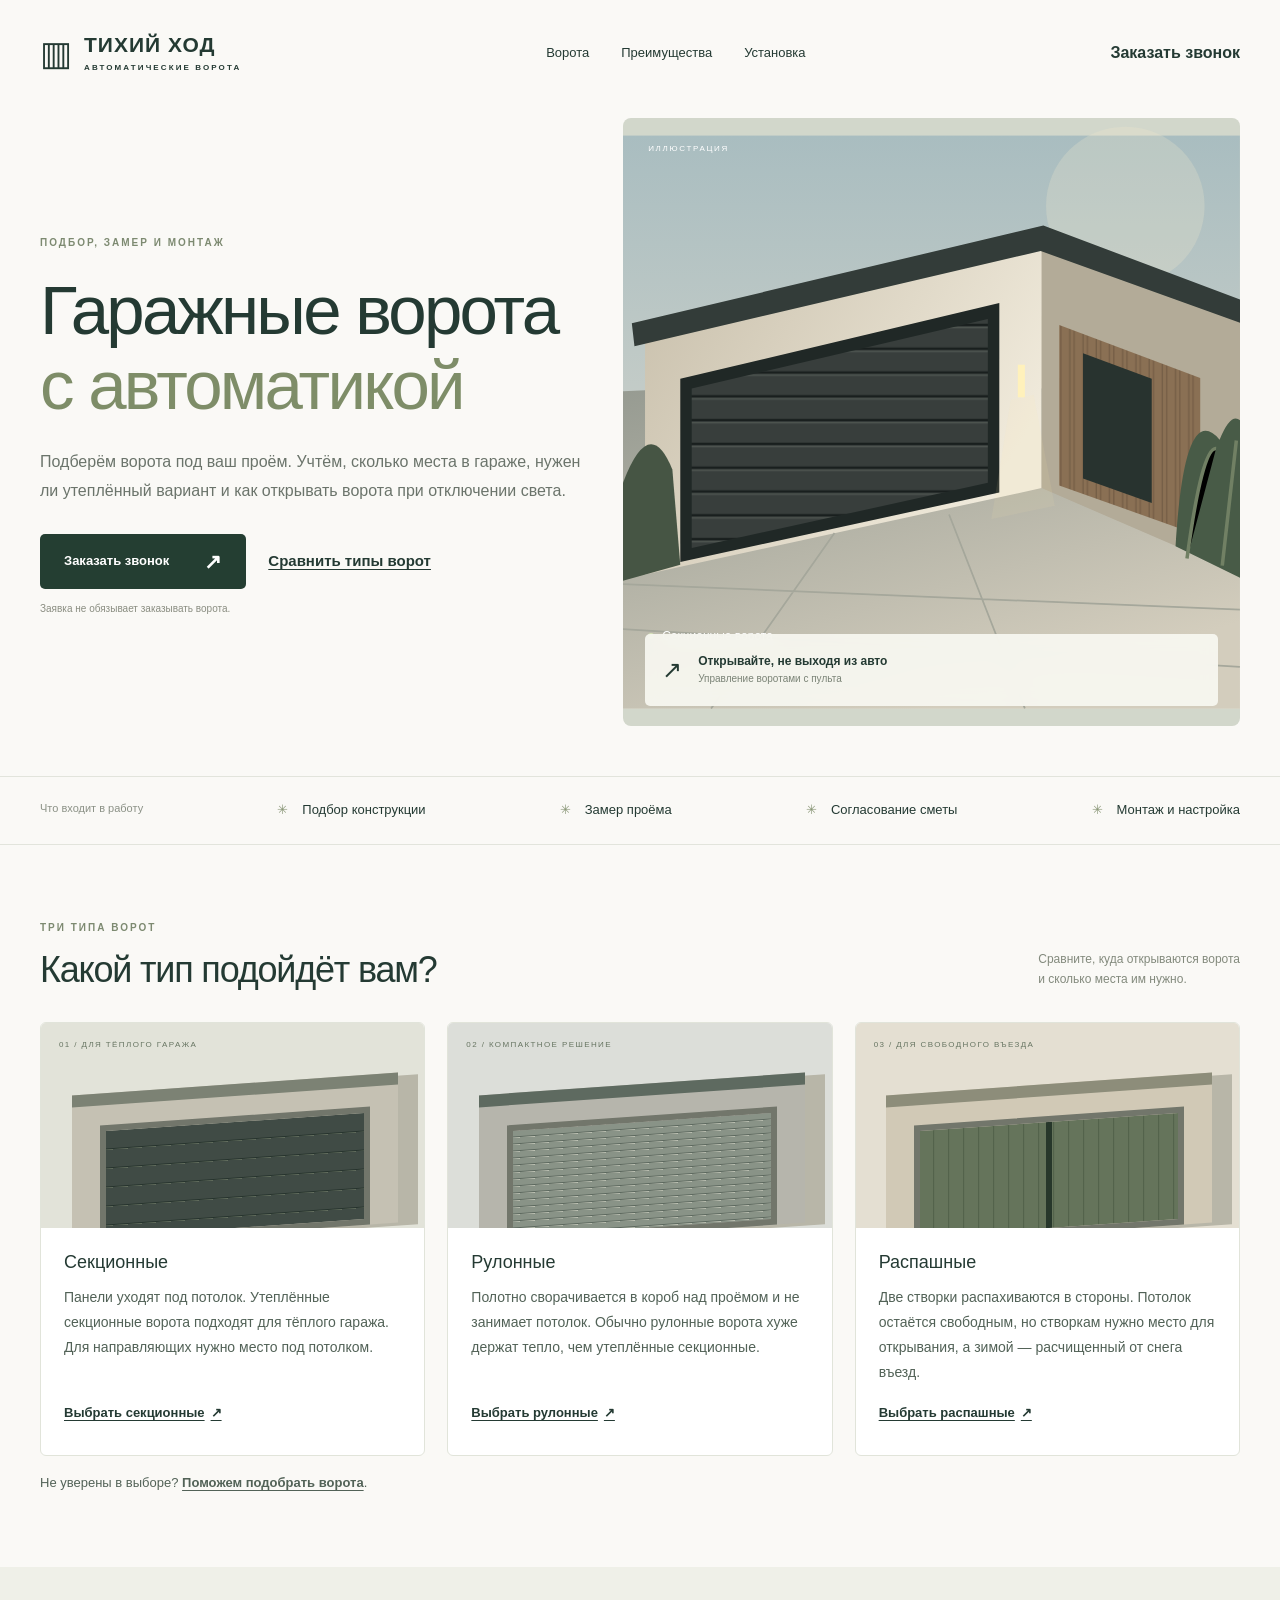
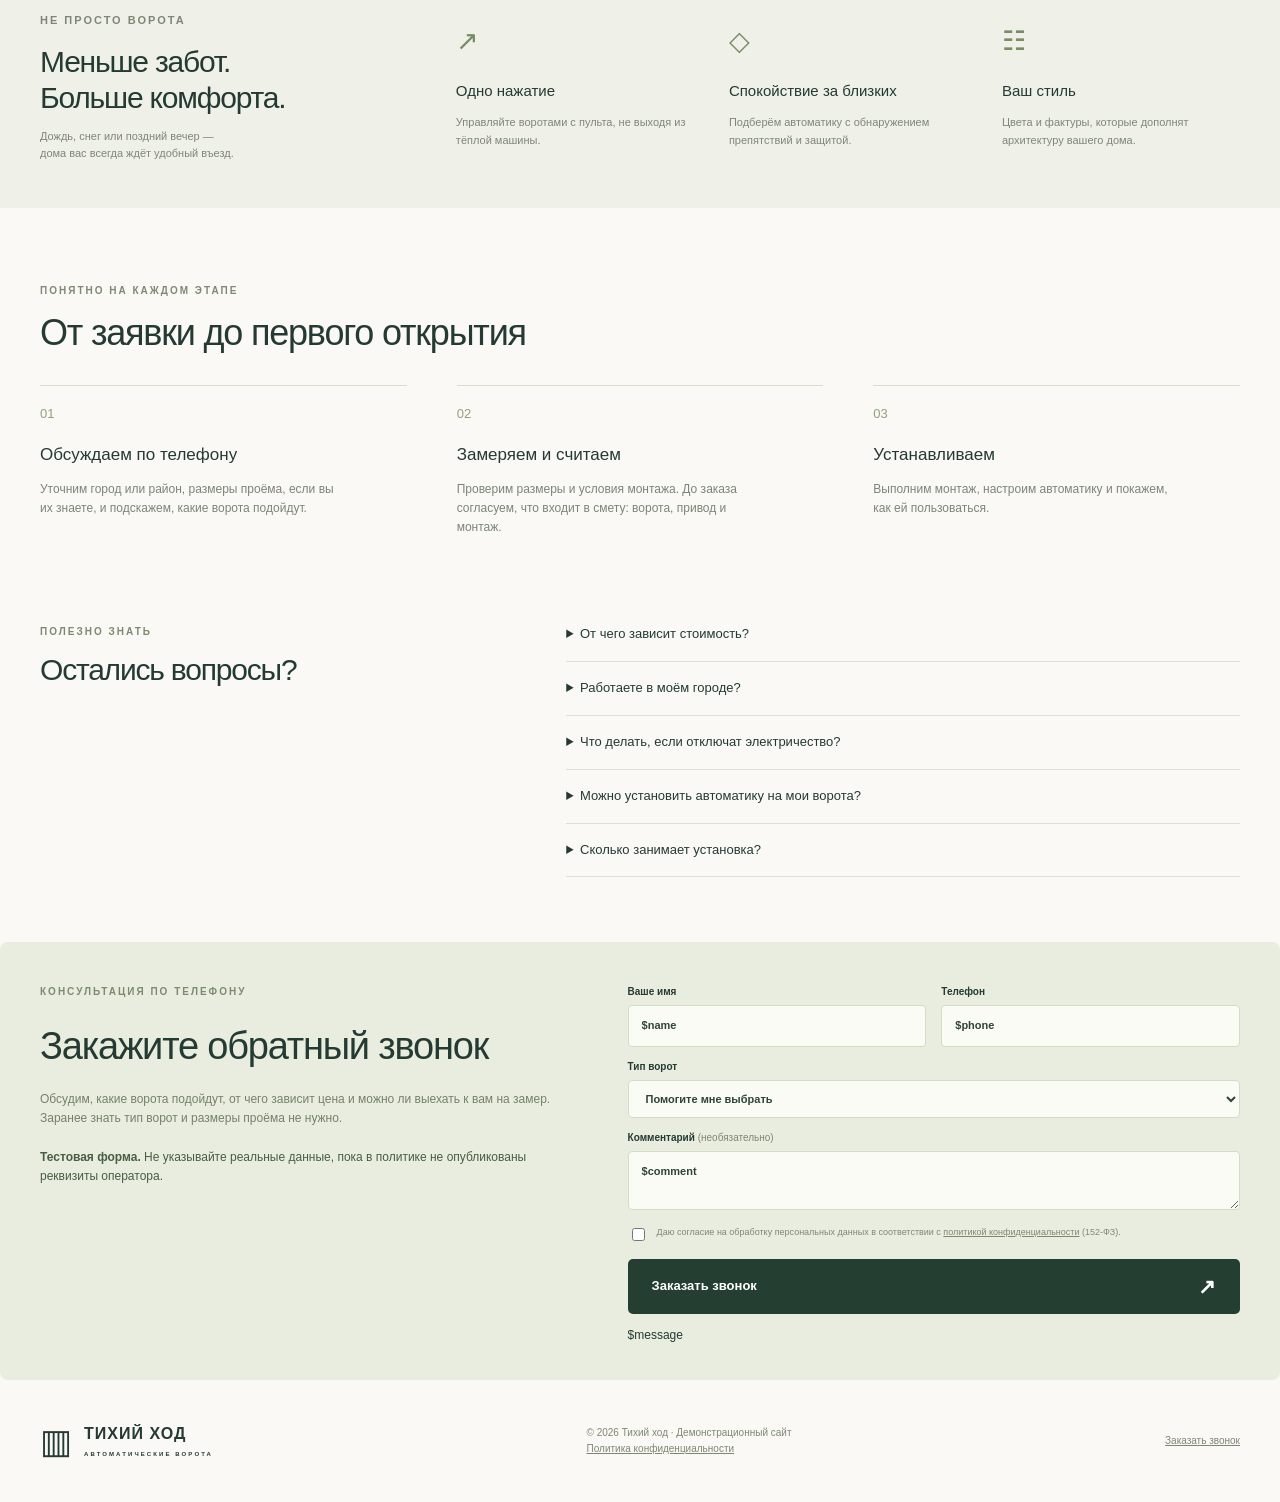
==== commit c42f4eaf: "Clarify garage door choices and callback expectations (#2) Co-authored-by: Devin AI <158243242+devin" ====
--- a/index.html
+++ b/index.html
@@ -1,24 +1,23 @@
 <!doctype html>
-<html lang="ru"><head><meta charset="utf-8"><meta name="viewport" content="width=device-width,initial-scale=1"><meta name="description" content="Автоматические гаражные ворота: подбор, замер и установка. Рассчитайте стоимость вашего проекта."><title>ТИХИЙ ХОД — автоматические гаражные ворота</title><link rel="stylesheet" href="/static/style.css"><script src="/static/app.js" defer></script></head>
-<body><header class="header wrap"><a class="logo" href="/">▥ <span>ТИХИЙ ХОД<small>АВТОМАТИЧЕСКИЕ ВОРОТА</small></span></a><nav><a href="#catalog">Ворота</a><a href="#benefits">Преимущества</a><a href="#steps">Установка</a></nav><a class="header-contact" href="tel:+78000000000">8 (800) 000-00-00 <small>Ежедневно, 9:00–20:00</small></a></header>
-<main><section class="hero wrap"><div class="hero-copy"><p class="eyebrow">КОМФОРТ НАЧИНАЕТСЯ У ВЪЕЗДА</p><h1>Ваш гараж.<br>Новый уровень<br><em>комфорта.</em></h1><p class="intro">Автоматические ворота, которые открываются<br class="desktop"> с одного нажатия. Подберём, установим<br class="desktop"> и позаботимся о каждой детали.</p><a class="button" href="#lead">Рассчитать стоимость <span>↗</span></a><p class="micro">Бесплатный подбор · Без обязательств</p><div class="hero-proof"><span class="round">✓</span><div><b>Тепло внутри. Спокойствие снаружи.</b><small>Надёжное решение для вашего дома</small></div></div></div><div class="hero-visual"><div class="visual-top"><span>СОЗДАНЫ ДЛЯ ВАШЕГО ДОМА</span><span>01 / 03</span></div><svg viewBox="0 0 700 650" role="img" aria-label="Современный дом с широкими секционными воротами"><defs><linearGradient id="sky" x2="0" y2="1"><stop stop-color="#a9bdc0"/><stop offset="1" stop-color="#e3ddd0"/></linearGradient><linearGradient id="wall" x2="1" y2=".5"><stop stop-color="#c8bfab"/><stop offset="1" stop-color="#f0eadb"/></linearGradient><linearGradient id="drive" x2=".5" y2="1"><stop stop-color="#93988f"/><stop offset="1" stop-color="#d3cdbd"/></linearGradient><pattern id="slats" width="100" height="27" patternUnits="userSpaceOnUse"><rect width="100" height="27" fill="#383e3c"/><path d="M0 26H100" stroke="#191f1e" stroke-width="3"/><path d="M0 2H100" stroke="#59605a"/></pattern><pattern id="wood" width="15" height="100" patternUnits="userSpaceOnUse"><rect width="15" height="100" fill="#8a7054"/><path d="M2 0V100M12 0V100" stroke="#6a543f"/></pattern></defs><rect width="700" height="650" fill="url(#sky)"/><circle cx="570" cy="80" r="90" fill="#f0e7cc" opacity=".25"/><path d="M0 290L700 260V650H0" fill="url(#drive)"/><path d="M25 227L475 120 730 216 280 341Z" fill="#ded7c7"/><path d="M25 227L475 120V400L25 498Z" fill="url(#wall)"/><path d="M475 120L730 216V510L475 400Z" fill="#b3ab98"/><path d="M10 213L477 102 737 200 730 223 474 131 13 239Z" fill="#333c39"/><path d="M65 276L427 190V405L65 484Z" fill="#202826"/><path d="M78 287L414 208V394L78 468Z" fill="url(#slats)"/><path d="M495 215L655 275V454L495 397Z" fill="url(#wood)"/><path d="M522 247L600 276V417L522 389Z" fill="#28332f"/><path d="M0 509L700 538M0 560L700 603M100 650L240 451M456 650L370 430" stroke="#a5a79b" stroke-width="2"/><path d="M0 394Q30 315 56 379L65 487 0 505" fill="#465544"/><path d="M627 466Q637 299 677 345Q705 276 723 405V513Z" fill="#485b47"/><path d="M640 480Q657 354 673 355M680 488L696 346" stroke="#718064" stroke-width="4"/><rect x="448" y="260" width="8" height="37" fill="#fff1bb"/><path d="M440 300L466 294 490 420 418 435Z" fill="#ffe6a0" opacity=".09"/></svg><div class="visual-label"><span class="live-dot"></span> Секционные ворота <span>Тепло. Тихо. Надёжно.</span></div><div class="floating-card"><span>↗</span><div><b>Открывайте, не выходя из авто</b><small>Автоматика для вашего ритма жизни</small></div></div></div></section>
-<section class="trust wrap"><span>Продумано до мелочей</span><b>Тихая работа</b><b>Защита от взлома</b><b>Теплоизоляция</b><b>Монтаж под ключ</b></section>
-<section id="catalog" class="section wrap"><div class="section-heading"><div><p class="eyebrow">РЕШЕНИЕ ДЛЯ КАЖДОГО ПРОЁМА</p><h2>Ворота под ваш дом</h2></div><p>Разные конструкции. Одна цель —<br>сделать каждый день удобнее.</p></div><div class="catalog"><article class="product"><div class="product-art sectional"><span>01 / ДЛЯ ТЁПЛОГО ГАРАЖА</span><div class="mini-house"><div class="mini-door"></div></div></div><div class="product-bottom"><h3>Секционные</h3><p>Сохраняют тепло и экономят пространство.<br>Классика для загородного дома.</p><div><b>от 85 000 ₽</b><a href="#lead" data-door="Секционные" aria-label="Выбрать секционные">↗</a></div></div></article><article class="product"><div class="product-art roller"><span>02 / КОМПАКТНОЕ РЕШЕНИЕ</span><div class="mini-house"><div class="mini-door"></div></div></div><div class="product-bottom"><h3>Рулонные</h3><p>Компактно сворачиваются над проёмом.<br>Больше места для ваших идей.</p><div><b>от 59 000 ₽</b><a href="#lead" data-door="Рулонные" aria-label="Выбрать рулонные">↗</a></div></div></article><article class="product"><div class="product-art swing"><span>03 / ПРОВЕРЕННАЯ КЛАССИКА</span><div class="mini-house"><div class="mini-door"></div></div></div><div class="product-bottom"><h3>Распашные</h3><p>Надёжная конструкция с автоматикой.<br>Привычная форма, новый комфорт.</p><div><b>от 72 000 ₽</b><a href="#lead" data-door="Распашные" aria-label="Выбрать распашные">↗</a></div></div></article></div><p class="price-note">Цены ориентировочные, для примера. Итоговая стоимость зависит от размеров, комплектации и монтажа.</p></section>
+<html lang="ru"><head><meta charset="utf-8"><meta name="viewport" content="width=device-width,initial-scale=1"><meta name="description" content="Автоматические гаражные ворота: сравните секционные, рулонные и распашные конструкции и закажите звонок для подбора и расчёта."><title>ТИХИЙ ХОД — автоматические гаражные ворота</title><link rel="stylesheet" href="/static/style.css"><script src="/static/app.js" defer></script></head>
+<body><header class="header wrap"><a class="logo" href="/">▥ <span>ТИХИЙ ХОД<small>АВТОМАТИЧЕСКИЕ ВОРОТА</small></span></a><nav><a href="#catalog">Ворота</a><a href="#benefits">Преимущества</a><a href="#steps">Установка</a></nav><a class="header-contact" href="#lead">Заказать звонок</a></header>
+<main><section class="hero wrap"><div class="hero-copy"><p class="eyebrow">ПОДБОР, ЗАМЕР И МОНТАЖ</p><h1>Гаражные ворота <em>с автоматикой</em></h1><p class="intro">Подберём ворота под ваш проём. Учтём, сколько места в гараже, нужен ли утеплённый вариант и как открывать ворота при отключении света.</p><div class="hero-actions"><a class="button" href="#lead">Заказать звонок <span aria-hidden="true">↗</span></a><a class="text-link" href="#catalog">Сравнить типы ворот</a></div><p class="micro">Заявка не обязывает заказывать ворота.</p></div><div class="hero-visual"><div class="visual-top"><span>ИЛЛЮСТРАЦИЯ</span></div><svg viewBox="0 0 700 650" role="img" aria-label="Современный дом с широкими секционными воротами"><defs><linearGradient id="sky" x2="0" y2="1"><stop stop-color="#a9bdc0"/><stop offset="1" stop-color="#e3ddd0"/></linearGradient><linearGradient id="wall" x2="1" y2=".5"><stop stop-color="#c8bfab"/><stop offset="1" stop-color="#f0eadb"/></linearGradient><linearGradient id="drive" x2=".5" y2="1"><stop stop-color="#93988f"/><stop offset="1" stop-color="#d3cdbd"/></linearGradient><pattern id="slats" width="100" height="27" patternUnits="userSpaceOnUse"><rect width="100" height="27" fill="#383e3c"/><path d="M0 26H100" stroke="#191f1e" stroke-width="3"/><path d="M0 2H100" stroke="#59605a"/></pattern><pattern id="wood" width="15" height="100" patternUnits="userSpaceOnUse"><rect width="15" height="100" fill="#8a7054"/><path d="M2 0V100M12 0V100" stroke="#6a543f"/></pattern></defs><rect width="700" height="650" fill="url(#sky)"/><circle cx="570" cy="80" r="90" fill="#f0e7cc" opacity=".25"/><path d="M0 290L700 260V650H0" fill="url(#drive)"/><path d="M25 227L475 120 730 216 280 341Z" fill="#ded7c7"/><path d="M25 227L475 120V400L25 498Z" fill="url(#wall)"/><path d="M475 120L730 216V510L475 400Z" fill="#b3ab98"/><path d="M10 213L477 102 737 200 730 223 474 131 13 239Z" fill="#333c39"/><path d="M65 276L427 190V405L65 484Z" fill="#202826"/><path d="M78 287L414 208V394L78 468Z" fill="url(#slats)"/><path d="M495 215L655 275V454L495 397Z" fill="url(#wood)"/><path d="M522 247L600 276V417L522 389Z" fill="#28332f"/><path d="M0 509L700 538M0 560L700 603M100 650L240 451M456 650L370 430" stroke="#a5a79b" stroke-width="2"/><path d="M0 394Q30 315 56 379L65 487 0 505" fill="#465544"/><path d="M627 466Q637 299 677 345Q705 276 723 405V513Z" fill="#485b47"/><path d="M640 480Q657 354 673 355M680 488L696 346" stroke="#718064" stroke-width="4"/><rect x="448" y="260" width="8" height="37" fill="#fff1bb"/><path d="M440 300L466 294 490 420 418 435Z" fill="#ffe6a0" opacity=".09"/></svg><div class="visual-label"><span class="live-dot"></span> Секционные ворота </div><div class="floating-card"><span>↗</span><div><b>Открывайте, не выходя из авто</b><small>Управление воротами с пульта</small></div></div></div></section>
+<section class="trust wrap"><span>Что входит в работу</span><b>Подбор конструкции</b><b>Замер проёма</b><b>Согласование сметы</b><b>Монтаж и настройка</b></section>
+<section id="catalog" class="section wrap"><div class="section-heading"><div><p class="eyebrow">ТРИ ТИПА ВОРОТ</p><h2>Какой тип подойдёт вам?</h2></div><p>Сравните, куда открываются ворота<br>и сколько места им нужно.</p></div><div class="catalog"><article class="product"><div class="product-art sectional"><span>01 / ДЛЯ ТЁПЛОГО ГАРАЖА</span><div class="mini-house"><div class="mini-door"></div></div></div><div class="product-bottom"><h3>Секционные</h3><p>Панели уходят под потолок. Утеплённые секционные ворота подходят для тёплого гаража. Для направляющих нужно место под потолком.</p><div><a class="text-link" href="#lead" data-door="Секционные">Выбрать секционные <span aria-hidden="true">↗</span></a></div></div></article><article class="product"><div class="product-art roller"><span>02 / КОМПАКТНОЕ РЕШЕНИЕ</span><div class="mini-house"><div class="mini-door"></div></div></div><div class="product-bottom"><h3>Рулонные</h3><p>Полотно сворачивается в короб над проёмом и не занимает потолок. Обычно рулонные ворота хуже держат тепло, чем утеплённые секционные.</p><div><a class="text-link" href="#lead" data-door="Рулонные">Выбрать рулонные <span aria-hidden="true">↗</span></a></div></div></article><article class="product"><div class="product-art swing"><span>03 / ДЛЯ СВОБОДНОГО ВЪЕЗДА</span><div class="mini-house"><div class="mini-door"></div></div></div><div class="product-bottom"><h3>Распашные</h3><p>Две створки распахиваются в стороны. Потолок остаётся свободным, но створкам нужно место для открывания, а зимой — расчищенный от снега въезд.</p><div><a class="text-link" href="#lead" data-door="Распашные">Выбрать распашные <span aria-hidden="true">↗</span></a></div></div></article></div><p class="price-note">Не уверены в выборе? <a class="text-link" href="#lead" data-door="">Поможем подобрать ворота</a>.</p></section>
 <section id="benefits" class="benefits"><div class="wrap benefit-grid"><div><p class="eyebrow">НЕ ПРОСТО ВОРОТА</p><h2>Меньше забот.<br>Больше комфорта.</h2><p>Дождь, снег или поздний вечер —<br>дома вас всегда ждёт удобный въезд.</p></div><div class="benefit"><span>↗</span><h3>Одно нажатие</h3><p>Управляйте воротами с пульта, не выходя из тёплой машины.</p></div><div class="benefit"><span>◇</span><h3>Спокойствие за близких</h3><p>Подберём автоматику с обнаружением препятствий и защитой.</p></div><div class="benefit"><span>☷</span><h3>Ваш стиль</h3><p>Цвета и фактуры, которые дополнят архитектуру вашего дома.</p></div></div></section>
-<section id="steps" class="section wrap"><div class="section-heading"><div><p class="eyebrow">ПОНЯТНО НА КАЖДОМ ЭТАПЕ</p><h2>От заявки до первого открытия</h2></div></div><div class="steps"><article><span>01</span><h3>Знакомимся</h3><p>Оставьте номер. Обсудим задачу и поможем выбрать конструкцию.</p></article><article><span>02</span><h3>Замеряем и считаем</h3><p>Уточним размеры и комплектацию. Согласуем смету до начала работ.</p></article><article><span>03</span><h3>Устанавливаем</h3><p>Выполним монтаж, настроим автоматику и покажем, как ей пользоваться.</p></article></div></section>
-<section class="wrap faq-section"><div><p class="eyebrow">ПОЛЕЗНО ЗНАТЬ</p><h2>Остались вопросы?</h2></div><div class="faq"><details><summary>Что делать, если отключат электричество?</summary><p>У автоматики предусмотрена ручная разблокировка. Подберём решение с учётом доступа в ваш гараж.</p></details><details><summary>Можно установить автоматику на мои ворота?</summary><p>Часто да. Специалист оценит состояние конструкции и предложит совместимый привод.</p></details><details><summary>Сколько занимает установка?</summary><p>Обычно монтаж стандартной конструкции занимает один день. Точный срок согласуем после замера.</p></details></div></section>
-<section id="lead" class="wrap lead-section"><div><p class="eyebrow">ПЕРВЫЙ ШАГ К УДОБСТВУ</p><h2>Давайте подберём<br>ваши ворота.</h2><p>Оставьте контакты — специалист позвонит,<br>ответит на вопросы и рассчитает стоимость.</p><span class="lead-note">↗ Без навязчивых рассылок. Только по делу.</span></div>
-<form id="lead-form" method="post" action="/api/lead#lead" novalidate>
+<section id="steps" class="section wrap"><div class="section-heading"><div><p class="eyebrow">ПОНЯТНО НА КАЖДОМ ЭТАПЕ</p><h2>От заявки до первого открытия</h2></div></div><div class="steps"><article><span>01</span><h3>Обсуждаем по телефону</h3><p>Уточним город или район, размеры проёма, если вы их знаете, и подскажем, какие ворота подойдут.</p></article><article><span>02</span><h3>Замеряем и считаем</h3><p>Проверим размеры и условия монтажа. До заказа согласуем, что входит в смету: ворота, привод и монтаж.</p></article><article><span>03</span><h3>Устанавливаем</h3><p>Выполним монтаж, настроим автоматику и покажем, как ей пользоваться.</p></article></div></section>
+<section class="wrap faq-section"><div><p class="eyebrow">ПОЛЕЗНО ЗНАТЬ</p><h2>Остались вопросы?</h2></div><div class="faq"><details><summary>От чего зависит стоимость?</summary><p>От размеров проёма, типа ворот, привода и сложности монтажа. Если знаете примерные размеры, укажите их в заявке. Окончательную стоимость согласуем после замера.</p></details><details><summary>Работаете в моём городе?</summary><p>Укажите город или район в комментарии. При звонке уточним, возможен ли выезд на замер и монтаж.</p></details><details><summary>Что делать, если отключат электричество?</summary><p>У автоматики предусмотрена ручная разблокировка. Подберём решение с учётом доступа в ваш гараж.</p></details><details><summary>Можно установить автоматику на мои ворота?</summary><p>Часто да. Специалист оценит состояние конструкции и предложит совместимый привод.</p></details><details><summary>Сколько занимает установка?</summary><p>Срок зависит от конструкции, готовности проёма и того, нужно ли снимать старые ворота. Обсудим сроки после замера.</p></details></div></section>
+<section id="lead" class="wrap lead-section"><div><p class="eyebrow">КОНСУЛЬТАЦИЯ ПО ТЕЛЕФОНУ</p><h2>Закажите обратный звонок</h2><p>Обсудим, какие ворота подойдут, от чего зависит цена и можно ли выехать к вам на замер. Заранее знать тип ворот и размеры проёма не нужно.</p><p class="lead-note"><strong>Тестовая форма.</strong> Не указывайте реальные данные, пока в политике не опубликованы реквизиты оператора.</p></div><form id="lead-form" method="post" action="/api/lead#lead" novalidate>
 <input type="hidden" name="token" value="$form_token">
 <div class="form-row">
 <label>Ваше имя<input name="name" value="$name" placeholder="Как к вам обращаться" required autocomplete="name" $name_error></label>
 <label>Телефон<input name="phone" value="$phone" type="tel" placeholder="+7 (999) 123-45-67" required autocomplete="tel" $phone_error></label>
 </div>
 <label>Тип ворот<select name="door" $door_error><option value="">Помогите мне выбрать</option><option $door_1>Секционные</option><option $door_2>Рулонные</option><option $door_3>Распашные</option></select></label>
-<label>Комментарий <span>(необязательно)</span><textarea name="comment" rows="2" placeholder="Размер проёма или ваши пожелания" $comment_error>$comment</textarea></label>
+<label>Комментарий <span>(необязательно)</span><textarea name="comment" rows="2" placeholder="Например: город или район, размеры проёма" $comment_error>$comment</textarea></label>
 <div class="honeypot" aria-hidden="true"><label>Ваш сайт<input name="website" tabindex="-1" autocomplete="off"></label></div>
 <label class="consent"><input type="checkbox" name="consent" required $consent $consent_error><span>Даю согласие на обработку персональных данных в соответствии с <a href="/privacy" target="_blank" rel="noopener">политикой конфиденциальности</a> (152-ФЗ).</span></label>
-<button class="button" type="submit">Получить консультацию <span>↗</span></button>
+<button class="button" type="submit">Заказать звонок <span aria-hidden="true">↗</span></button>
 <p id="form-status" role="status" aria-live="polite">$message</p>
 </form></section></main>
-<footer class="wrap"><a class="logo" href="/">▥ <span>ТИХИЙ ХОД<small>АВТОМАТИЧЕСКИЕ ВОРОТА</small></span></a><p>© 2026 Тихий ход · Демонстрационный сайт<br><a href="/privacy">Политика конфиденциальности</a></p><p>8 (800) 000-00-00<br><small>Телефон-заглушка</small></p></footer><a class="mobile-cta button" href="#lead">Рассчитать стоимость ↗</a></body></html>
+<footer class="wrap"><a class="logo" href="/">▥ <span>ТИХИЙ ХОД<small>АВТОМАТИЧЕСКИЕ ВОРОТА</small></span></a><p>© 2026 Тихий ход · Демонстрационный сайт<br><a href="/privacy">Политика конфиденциальности</a></p><p><a href="#lead">Заказать звонок</a></p></footer><a class="mobile-cta button" href="#lead">Заказать звонок <span aria-hidden="true">↗</span></a></body></html>
--- a/static/style.css
+++ b/static/style.css
@@ -1,4 +1,14 @@
 #lead-form [aria-invalid=true]{outline:2px solid #9b4035;outline-offset:2px}
 #lead-form .button:disabled{opacity:.65;cursor:wait}
-*{box-sizing:border-box}html{scroll-behavior:smooth;scroll-padding-top:25px}body{margin:0;background:#faf9f6;color:#243a33;font-family:Arial,Helvetica,sans-serif;font-size:15px;line-height:1.6}a{color:inherit;text-decoration:none}button,input,select,textarea{font:inherit}button,a,input,select,textarea,summary{touch-action:manipulation}a:focus-visible,button:focus-visible,summary:focus-visible{outline:3px solid #bb8a41;outline-offset:4px}.wrap{max-width:1280px;margin:auto;padding-left:40px;padding-right:40px}.header{height:106px;display:flex;align-items:center;justify-content:space-between}.logo{display:flex;gap:12px;align-items:center;font-size:34px;line-height:1}.logo span{font-size:21px;font-weight:800;letter-spacing:1px}.logo small{display:block;font-size:8px;letter-spacing:2.1px;margin-top:9px}.header nav{display:flex;gap:32px;font-size:13px}.header-contact{font-size:16px;font-weight:700;text-align:right}.header-contact small{display:block;font-size:11px;font-weight:400;color:#7c837a}.hero{display:grid;grid-template-columns:.95fr 1.05fr;min-height:650px;align-items:center;gap:25px}.eyebrow{font-size:10px;letter-spacing:2px;font-weight:bold;color:#7d8a71;margin:0 0 23px}h1{font-size:69px;line-height:1.08;font-weight:500;letter-spacing:-3.7px;margin:0 0 25px}h1 em{font-style:normal;color:#7e8d68}.intro{font-size:16px;color:#6b746b;line-height:1.8;margin-bottom:28px}.button{display:inline-flex;align-items:center;justify-content:space-between;gap:35px;background:#243e32;color:#fff;border:0;border-radius:5px;padding:17px 24px;font-size:13px;font-weight:600;cursor:pointer}.button:hover{background:#3f5947}.button span{font-size:21px;line-height:1}.micro{font-size:10px;color:#8a8d81;margin-top:12px}.hero-proof{display:flex;align-items:center;gap:12px;margin-top:34px;font-size:11px}.hero-proof small{display:block;color:#879083;font-size:10px;margin-top:2px}.round{border:1px solid #d6dbcb;border-radius:50%;padding:7px 12px;font-size:18px}.hero-visual{position:relative;background:#d2d7cb;border-radius:8px;min-width:0;align-self:stretch;margin:12px 0 30px;overflow:hidden}.hero-visual svg{width:100%;height:100%;object-fit:cover;position:absolute;inset:0}.visual-top{position:absolute;z-index:1;top:25px;left:25px;right:25px;display:flex;justify-content:space-between;font-size:8px;letter-spacing:1.7px;color:#fff}.visual-label{position:absolute;bottom:80px;left:25px;color:white;font-size:12px;display:flex;align-items:center;gap:8px}.visual-label>span:last-child{display:none}.live-dot{height:6px;width:6px;background:#d6e4b7;border-radius:50%}.floating-card{position:absolute;bottom:20px;left:22px;right:22px;background:#f8f8f1ec;backdrop-filter:blur(8px);padding:17px;display:flex;align-items:center;gap:16px;border-radius:5px;font-size:12px}.floating-card>span{font-size:24px}.floating-card small{display:block;font-size:10px;color:#7a8376}.trust{display:flex;justify-content:space-between;border-top:1px solid #e2e4dc;border-bottom:1px solid #e2e4dc;padding-top:23px;padding-bottom:23px;font-size:13px;margin-top:20px}.trust>span{color:#8b9186;font-size:11px}.trust b{font-weight:500}.trust b:before{content:'✳';color:#8a9778;margin-right:14px}.section{padding-top:75px;padding-bottom:60px}.section-heading{display:flex;justify-content:space-between;align-items:end;margin-bottom:30px}.section-heading .eyebrow{margin-bottom:12px}h2{font-size:36px;font-weight:500;line-height:1.22;letter-spacing:-1.2px;margin:0}.section-heading>p{font-size:12px;color:#838a7d;margin:0 0 3px}.catalog{display:grid;grid-template-columns:repeat(3,1fr);gap:22px}.product{border:1px solid #e1e4da;border-radius:6px;overflow:hidden;background:#fff}.product-art{height:205px;background:#e2e3d9;position:relative;overflow:hidden}.product-art>span{position:absolute;top:16px;left:18px;font-size:8px;letter-spacing:1.4px;z-index:1;color:#677562}.mini-house{position:absolute;width:85%;height:150px;background:#c5c1b3;bottom:-6px;left:8%;border-top:12px solid #7c8274;box-shadow:20px 3px 0 #b8b6a8;transform:skewY(-4deg);padding:20px 28px 0}.mini-door{height:100%;background:repeating-linear-gradient(#404b45 0px,#404b45 17px,#26332d 18px,#657060 19px);border:6px solid #72766b}.roller{background:#dcded9}.roller .mini-house{background:#b6b5ac;border-color:#5e6a60}.roller .mini-door{background:repeating-linear-gradient(#899387 0px,#899387 5px,#5c685e 6px,#bec2b4 7px)}.swing{background:#e4dfd2}.swing .mini-house{background:#d1c9b6;border-color:#8d8d7a}.swing .mini-door{background:linear-gradient(90deg,transparent 49%,#27372b 49%,#27372b 51%,transparent 51%),repeating-linear-gradient(90deg,#65745b 0px,#65745b 13px,#42523c 14px,#829075 15px)}.product-bottom{padding:20px 23px}h3{font-size:18px;font-weight:500;margin:0 0 8px}.product p{color:#7e8578;font-size:11px;line-height:1.8;margin:0 0 18px}.product-bottom>div{display:flex;justify-content:space-between;align-items:center;font-size:16px}.product-bottom a{border:1px solid #d9dfcf;border-radius:50%;width:33px;height:33px;text-align:center;font-size:19px}.price-note{font-size:10px;color:#909586;margin-top:17px}.benefits{background:#eff0e8;padding:45px 0}.benefit-grid{display:grid;grid-template-columns:1.6fr 1fr 1fr 1fr;gap:35px}.benefits h2{font-size:30px}.benefits .eyebrow{margin-bottom:14px}.benefits p{font-size:11px;color:#7e8777;margin-bottom:0}.benefit{padding-top:8px}.benefit>span{display:block;font-size:27px;color:#788c66;margin-bottom:16px}.benefit h3{font-size:15px}.steps{display:grid;grid-template-columns:repeat(3,1fr);gap:50px}.steps article{border-top:1px solid #d9dece;padding-top:18px}.steps span{font-size:13px;color:#91a17c;display:block;margin-bottom:16px}.steps h3{font-size:17px}.steps p{font-size:12px;color:#7b8577;max-width:300px}.faq-section{display:grid;grid-template-columns:1fr 1.4fr;gap:45px;padding-top:15px;padding-bottom:65px}.faq-section h2{font-size:30px}.faq-section .eyebrow{margin-bottom:12px}.faq details{border-bottom:1px solid #dce1d3;padding:16px 0}.faq summary{font-size:13px;cursor:pointer}.faq details:first-child{padding-top:0}.faq p{font-size:12px;color:#737f6d}.lead-section{background:#e9eddf;border-radius:8px;display:grid;grid-template-columns:1fr 1.15fr;gap:55px;padding-top:42px;padding-bottom:35px;scroll-margin-top:25px}.lead-section h2{font-size:38px}.lead-section>div>p:not(.eyebrow){font-size:12px;color:#75816b;margin-top:20px}.lead-note{display:block;margin-top:32px;font-size:11px;color:#6d7e5d}.form-row{display:grid;grid-template-columns:1fr 1fr;gap:15px}label{display:block;font-size:10px;font-weight:600;margin-bottom:12px}label>span{font-weight:400;color:#7d8872}input:not([type=checkbox]),select,textarea{display:block;width:100%;background:#fafbf5;border:1px solid #d4dcc7;border-radius:4px;padding:11px 13px;font-size:11px;margin-top:5px;color:#2f4436;outline-color:#849b68}textarea{resize:vertical}.consent{display:flex;gap:9px;align-items:start;font-size:9px;line-height:1.6;margin:15px 0}.consent input{accent-color:#365039}.consent a{text-decoration:underline}.lead-section .button{width:100%}.honeypot{position:absolute;left:-10000px;width:1px;height:1px;overflow:hidden}#form-status{font-size:12px;margin-bottom:0}footer{display:flex;align-items:center;justify-content:space-between;padding-top:35px!important;padding-bottom:35px!important}footer .logo span{font-size:16px}footer .logo small{font-size:6px}footer p{font-size:10px;color:#7e8774}footer a:not(.logo){text-decoration:underline}.mobile-cta{display:none}.privacy{max-width:800px;padding-top:60px;padding-bottom:60px}.privacy p{color:#6e7968}.privacy h1{font-size:44px;letter-spacing:-1px}
+*{box-sizing:border-box}html{scroll-behavior:smooth;scroll-padding-top:25px}body{margin:0;background:#faf9f6;color:#243a33;font-family:Arial,Helvetica,sans-serif;font-size:15px;line-height:1.6}a{color:inherit;text-decoration:none}button,input,select,textarea{font:inherit}button,a,input,select,textarea,summary{touch-action:manipulation}a:focus-visible,button:focus-visible,summary:focus-visible{outline:3px solid #bb8a41;outline-offset:4px}.wrap{max-width:1280px;margin:auto;padding-left:40px;padding-right:40px}.header{height:106px;display:flex;align-items:center;justify-content:space-between}.logo{display:flex;gap:12px;align-items:center;font-size:34px;line-height:1}.logo span{font-size:21px;font-weight:800;letter-spacing:1px}.logo small{display:block;font-size:8px;letter-spacing:2.1px;margin-top:9px}.header nav{display:flex;gap:32px;font-size:13px}.header-contact{font-size:16px;font-weight:700;text-align:right}.header-contact small{display:block;font-size:11px;font-weight:400;color:#7c837a}.hero{display:grid;grid-template-columns:.95fr 1.05fr;min-height:650px;align-items:center;gap:25px}.eyebrow{font-size:10px;letter-spacing:2px;font-weight:bold;color:#7d8a71;margin:0 0 23px}h1{font-size:69px;line-height:1.08;font-weight:500;letter-spacing:-3.7px;margin:0 0 25px}h1 em{font-style:normal;color:#7e8d68}.intro{font-size:16px;color:#6b746b;line-height:1.8;margin-bottom:28px}.button{display:inline-flex;align-items:center;justify-content:space-between;gap:35px;background:#243e32;color:#fff;border:0;border-radius:5px;padding:17px 24px;font-size:13px;font-weight:600;cursor:pointer}.button:hover{background:#3f5947}.button span{font-size:21px;line-height:1}.micro{font-size:10px;color:#8a8d81;margin-top:12px}.hero-proof{display:flex;align-items:center;gap:12px;margin-top:34px;font-size:11px}.hero-proof small{display:block;color:#879083;font-size:10px;margin-top:2px}.round{border:1px solid #d6dbcb;border-radius:50%;padding:7px 12px;font-size:18px}.hero-visual{position:relative;background:#d2d7cb;border-radius:8px;min-width:0;align-self:stretch;margin:12px 0 30px;overflow:hidden}.hero-visual svg{width:100%;height:100%;object-fit:cover;position:absolute;inset:0}.visual-top{position:absolute;z-index:1;top:25px;left:25px;right:25px;display:flex;justify-content:space-between;font-size:8px;letter-spacing:1.7px;color:#fff}.visual-label{position:absolute;bottom:80px;left:25px;color:white;font-size:12px;display:flex;align-items:center;gap:8px}.live-dot{height:6px;width:6px;background:#d6e4b7;border-radius:50%}.floating-card{position:absolute;bottom:20px;left:22px;right:22px;background:#f8f8f1ec;backdrop-filter:blur(8px);padding:17px;display:flex;align-items:center;gap:16px;border-radius:5px;font-size:12px}.floating-card>span{font-size:24px}.floating-card small{display:block;font-size:10px;color:#7a8376}.trust{display:flex;justify-content:space-between;border-top:1px solid #e2e4dc;border-bottom:1px solid #e2e4dc;padding-top:23px;padding-bottom:23px;font-size:13px;margin-top:20px}.trust>span{color:#8b9186;font-size:11px}.trust b{font-weight:500}.trust b:before{content:'✳';color:#8a9778;margin-right:14px}.section{padding-top:75px;padding-bottom:60px}.section-heading{display:flex;justify-content:space-between;align-items:end;margin-bottom:30px}.section-heading .eyebrow{margin-bottom:12px}h2{font-size:36px;font-weight:500;line-height:1.22;letter-spacing:-1.2px;margin:0}.section-heading>p{font-size:12px;color:#838a7d;margin:0 0 3px}.catalog{display:grid;grid-template-columns:repeat(3,1fr);gap:22px}.product{border:1px solid #e1e4da;border-radius:6px;overflow:hidden;background:#fff}.product-art{height:205px;background:#e2e3d9;position:relative;overflow:hidden}.product-art>span{position:absolute;top:16px;left:18px;font-size:8px;letter-spacing:1.4px;z-index:1;color:#677562}.mini-house{position:absolute;width:85%;height:150px;background:#c5c1b3;bottom:-6px;left:8%;border-top:12px solid #7c8274;box-shadow:20px 3px 0 #b8b6a8;transform:skewY(-4deg);padding:20px 28px 0}.mini-door{height:100%;background:repeating-linear-gradient(#404b45 0px,#404b45 17px,#26332d 18px,#657060 19px);border:6px solid #72766b}.roller{background:#dcded9}.roller .mini-house{background:#b6b5ac;border-color:#5e6a60}.roller .mini-door{background:repeating-linear-gradient(#899387 0px,#899387 5px,#5c685e 6px,#bec2b4 7px)}.swing{background:#e4dfd2}.swing .mini-house{background:#d1c9b6;border-color:#8d8d7a}.swing .mini-door{background:linear-gradient(90deg,transparent 49%,#27372b 49%,#27372b 51%,transparent 51%),repeating-linear-gradient(90deg,#65745b 0px,#65745b 13px,#42523c 14px,#829075 15px)}.product-bottom{padding:20px 23px}h3{font-size:18px;font-weight:500;margin:0 0 8px}.product p{color:#7e8578;font-size:11px;line-height:1.8;margin:0 0 18px}.product-bottom>div{display:flex;justify-content:space-between;align-items:center;font-size:16px}.product-bottom a{border:1px solid #d9dfcf;border-radius:50%;width:33px;height:33px;text-align:center;font-size:19px}.price-note{font-size:10px;color:#909586;margin-top:17px}.benefits{background:#eff0e8;padding:45px 0}.benefit-grid{display:grid;grid-template-columns:1.6fr 1fr 1fr 1fr;gap:35px}.benefits h2{font-size:30px}.benefits .eyebrow{margin-bottom:14px}.benefits p{font-size:11px;color:#7e8777;margin-bottom:0}.benefit{padding-top:8px}.benefit>span{display:block;font-size:27px;color:#788c66;margin-bottom:16px}.benefit h3{font-size:15px}.steps{display:grid;grid-template-columns:repeat(3,1fr);gap:50px}.steps article{border-top:1px solid #d9dece;padding-top:18px}.steps span{font-size:13px;color:#91a17c;display:block;margin-bottom:16px}.steps h3{font-size:17px}.steps p{font-size:12px;color:#7b8577;max-width:300px}.faq-section{display:grid;grid-template-columns:1fr 1.4fr;gap:45px;padding-top:15px;padding-bottom:65px}.faq-section h2{font-size:30px}.faq-section .eyebrow{margin-bottom:12px}.faq details{border-bottom:1px solid #dce1d3;padding:16px 0}.faq summary{font-size:13px;cursor:pointer}.faq details:first-child{padding-top:0}.faq p{font-size:12px;color:#737f6d}.lead-section{background:#e9eddf;border-radius:8px;display:grid;grid-template-columns:1fr 1.15fr;gap:55px;padding-top:42px;padding-bottom:35px;scroll-margin-top:25px}.lead-section h2{font-size:38px}.lead-section>div>p:not(.eyebrow){font-size:12px;color:#75816b;margin-top:20px}.lead-note{display:block;margin-top:32px;font-size:11px;color:#6d7e5d}.form-row{display:grid;grid-template-columns:1fr 1fr;gap:15px}label{display:block;font-size:10px;font-weight:600;margin-bottom:12px}label>span{font-weight:400;color:#7d8872}input:not([type=checkbox]),select,textarea{display:block;width:100%;background:#fafbf5;border:1px solid #d4dcc7;border-radius:4px;padding:11px 13px;font-size:11px;margin-top:5px;color:#2f4436;outline-color:#849b68}textarea{resize:vertical}.consent{display:flex;gap:9px;align-items:start;font-size:9px;line-height:1.6;margin:15px 0}.consent input{accent-color:#365039}.consent a{text-decoration:underline}.lead-section .button{width:100%}.honeypot{position:absolute;left:-10000px;width:1px;height:1px;overflow:hidden}#form-status{font-size:12px;margin-bottom:0}footer{display:flex;align-items:center;justify-content:space-between;padding-top:35px!important;padding-bottom:35px!important}footer .logo span{font-size:16px}footer .logo small{font-size:6px}footer p{font-size:10px;color:#7e8774}footer a:not(.logo){text-decoration:underline}.mobile-cta{display:none}.privacy{max-width:800px;padding-top:60px;padding-bottom:60px}.privacy p{color:#6e7968}.privacy h1{font-size:44px;letter-spacing:-1px}
+.hero h1{font-size:clamp(38px,5.5vw,69px);letter-spacing:-.04em}
+.hero-actions{display:flex;flex-wrap:wrap;align-items:center;gap:12px 22px}
+.text-link{text-decoration:underline;text-underline-offset:3px;font-weight:600}
+.product{display:flex;flex-direction:column}
+.product-bottom{display:flex;flex-direction:column;flex:1}
+.product-bottom>div{margin-top:auto}
+.product-bottom .text-link{display:inline-flex;align-items:center;gap:6px;min-height:44px;width:auto;height:auto;border:0;border-radius:0;text-align:left;font-size:13px}
+#catalog .product p{font-size:14px;color:#526257;margin-bottom:6px}
+.catalog+.price-note{font-size:13px;color:#526257}
+.lead-section>div>p.lead-note{color:#485d43}
 @media(min-width:1500px){.hero-visual{min-height:620px}}@media(max-width:800px){.wrap{padding-left:22px;padding-right:22px}.header{height:85px}.header nav{display:none}.header-contact{font-size:12px}.logo span{font-size:16px}.logo small{font-size:6px}.hero{grid-template-columns:1fr;gap:25px}.hero-copy{padding-top:25px}h1{font-size:56px}.hero-visual{height:430px;margin-bottom:0}.hero-proof{margin-top:25px}.trust{flex-wrap:wrap;gap:15px;margin-top:28px}.trust>span{width:100%}.trust b{width:45%;font-size:11px}.section{padding-top:50px;padding-bottom:35px}.section-heading{display:block}.section-heading>p{margin-top:18px}h2{font-size:29px}.catalog{grid-template-columns:1fr}.product-art{height:220px}.product p{font-size:12px}.benefit-grid{grid-template-columns:1fr 1fr;gap:25px}.benefit-grid>div:first-child{grid-column:1/-1}.benefit:last-child{grid-column:1/-1}.benefits p{font-size:12px}.steps{grid-template-columns:1fr;gap:20px}.steps span{margin-bottom:8px}.steps p{max-width:none}.faq-section{grid-template-columns:1fr;gap:25px;padding-top:20px;padding-bottom:40px}.lead-section{grid-template-columns:1fr;margin-left:12px;margin-right:12px;gap:25px}.lead-section h2{font-size:33px}.lead-note{margin-top:18px}.form-row{grid-template-columns:1fr;gap:0}label{font-size:12px}input:not([type=checkbox]),select,textarea{font-size:16px}.consent{font-size:11px}footer{flex-wrap:wrap;gap:10px;padding-bottom:100px!important}footer .logo{width:100%;margin-top:15px}.mobile-cta{display:flex;position:fixed;bottom:12px;left:16px;right:16px;z-index:5;box-shadow:0 4px 24px #162d3844;justify-content:center}.privacy h1{font-size:34px}}
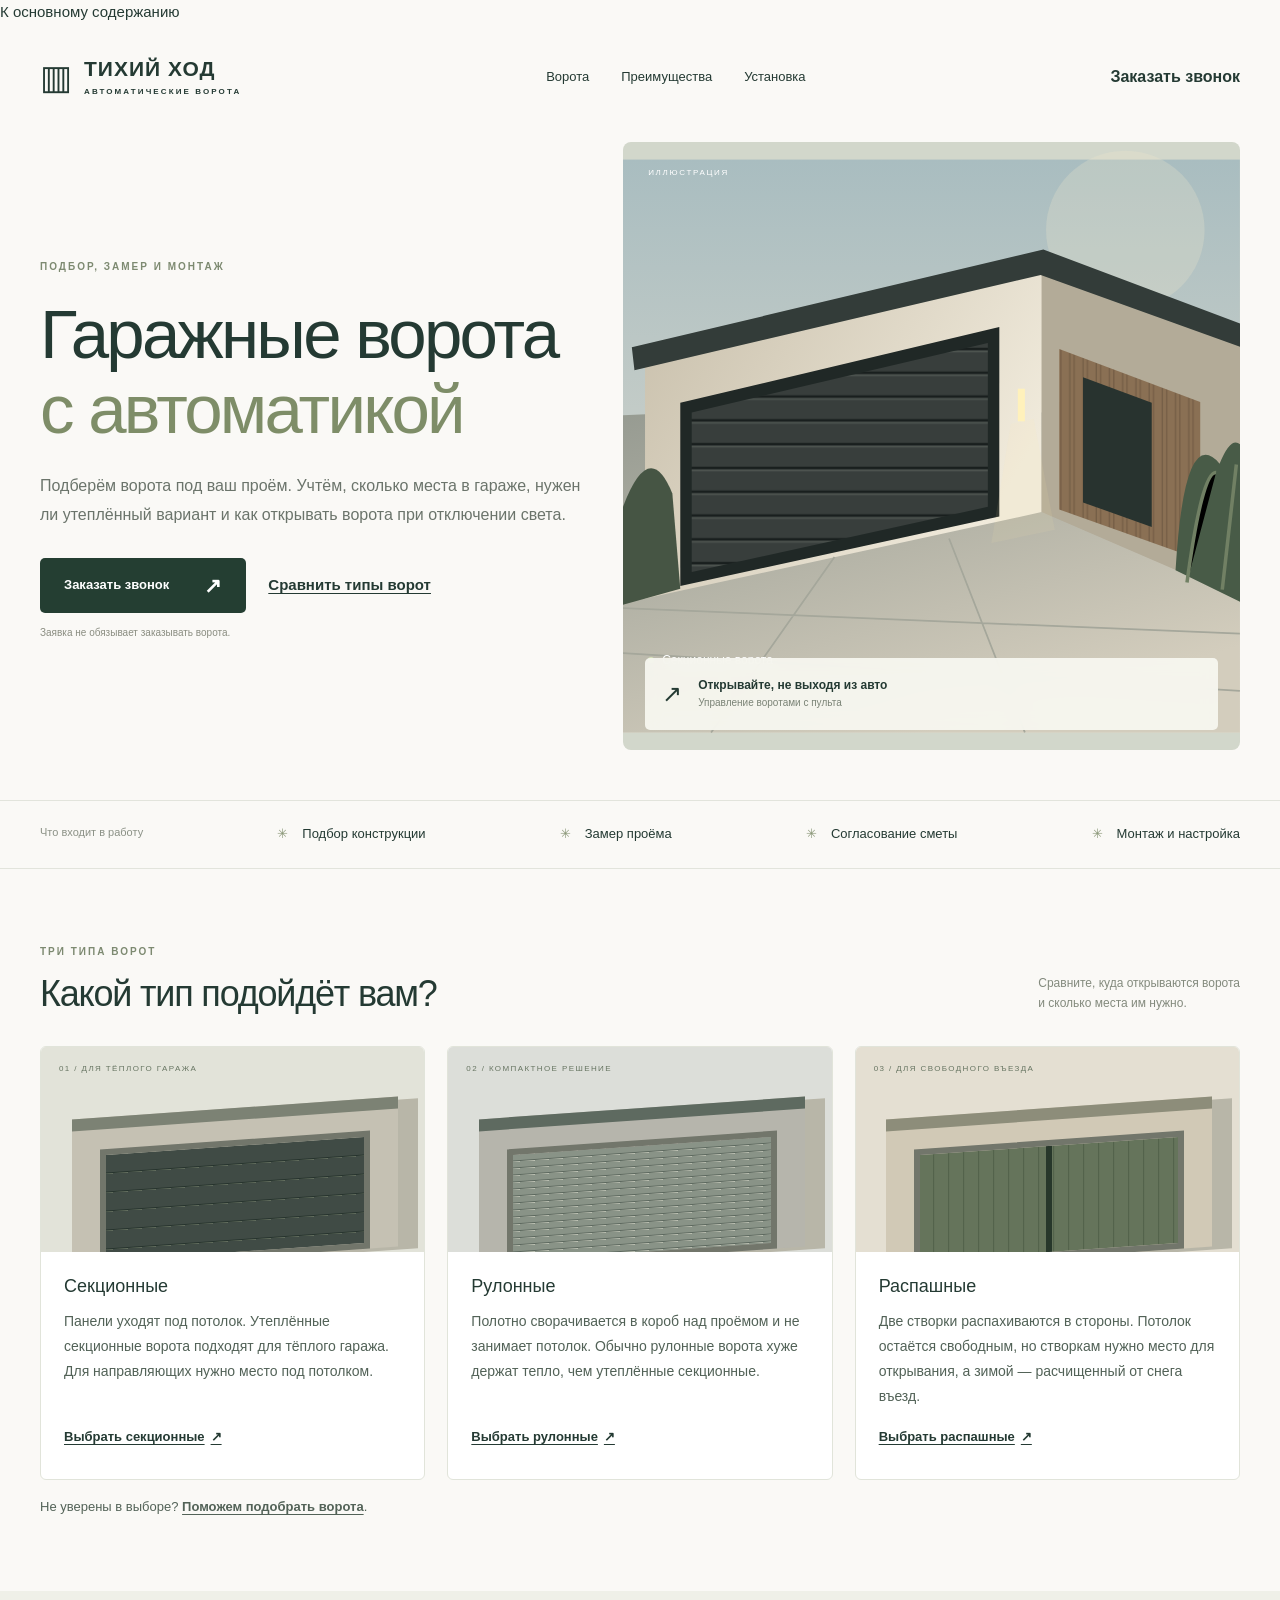
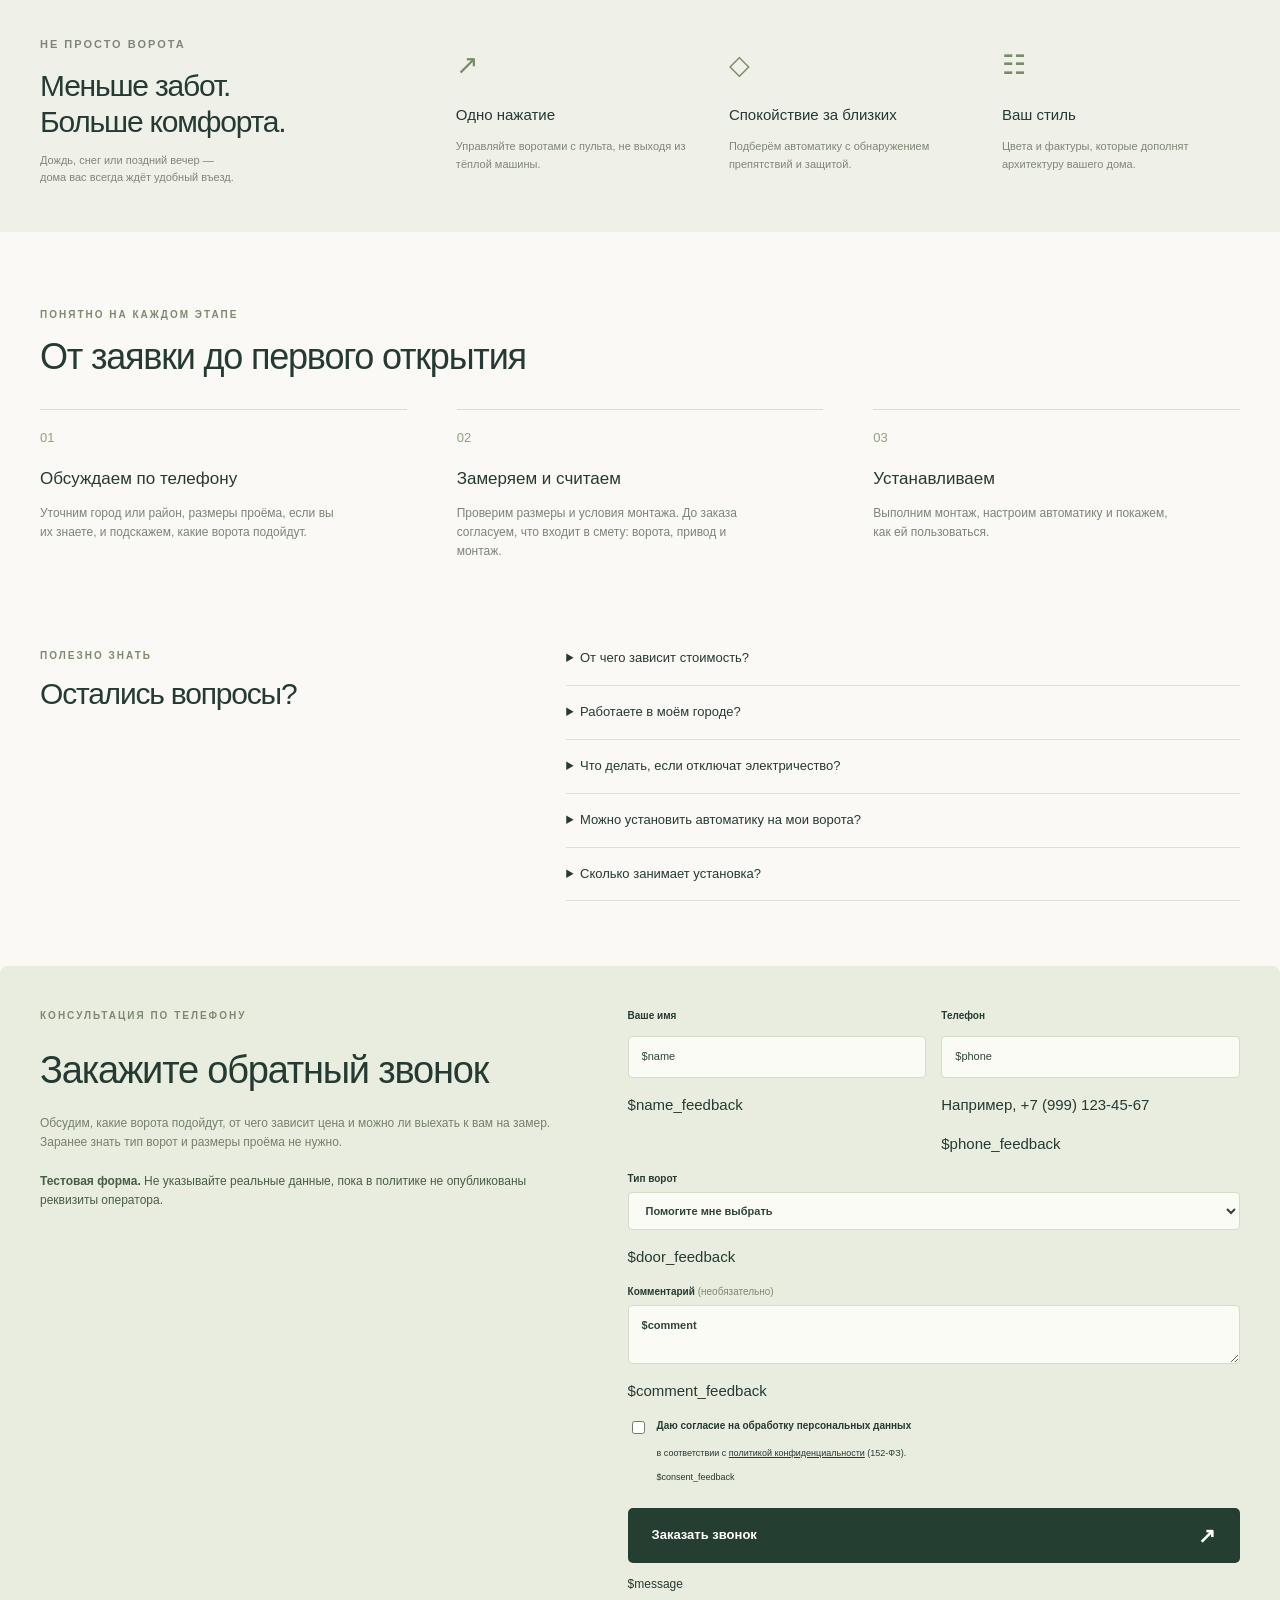
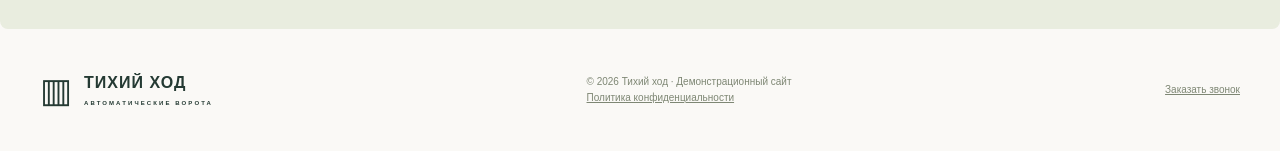
==== commit 2289c61e: "Focus native form feedback after submission Co-Authored-By: Devin AI <158243242+devin-ai-integration" ====
--- a/index.html
+++ b/index.html
@@ -1,23 +1,23 @@
 <!doctype html>
 <html lang="ru"><head><meta charset="utf-8"><meta name="viewport" content="width=device-width,initial-scale=1"><meta name="description" content="Автоматические гаражные ворота: сравните секционные, рулонные и распашные конструкции и закажите звонок для подбора и расчёта."><title>ТИХИЙ ХОД — автоматические гаражные ворота</title><link rel="stylesheet" href="/static/style.css"><script src="/static/app.js" defer></script></head>
-<body><header class="header wrap"><a class="logo" href="/">▥ <span>ТИХИЙ ХОД<small>АВТОМАТИЧЕСКИЕ ВОРОТА</small></span></a><nav><a href="#catalog">Ворота</a><a href="#benefits">Преимущества</a><a href="#steps">Установка</a></nav><a class="header-contact" href="#lead">Заказать звонок</a></header>
-<main><section class="hero wrap"><div class="hero-copy"><p class="eyebrow">ПОДБОР, ЗАМЕР И МОНТАЖ</p><h1>Гаражные ворота <em>с автоматикой</em></h1><p class="intro">Подберём ворота под ваш проём. Учтём, сколько места в гараже, нужен ли утеплённый вариант и как открывать ворота при отключении света.</p><div class="hero-actions"><a class="button" href="#lead">Заказать звонок <span aria-hidden="true">↗</span></a><a class="text-link" href="#catalog">Сравнить типы ворот</a></div><p class="micro">Заявка не обязывает заказывать ворота.</p></div><div class="hero-visual"><div class="visual-top"><span>ИЛЛЮСТРАЦИЯ</span></div><svg viewBox="0 0 700 650" role="img" aria-label="Современный дом с широкими секционными воротами"><defs><linearGradient id="sky" x2="0" y2="1"><stop stop-color="#a9bdc0"/><stop offset="1" stop-color="#e3ddd0"/></linearGradient><linearGradient id="wall" x2="1" y2=".5"><stop stop-color="#c8bfab"/><stop offset="1" stop-color="#f0eadb"/></linearGradient><linearGradient id="drive" x2=".5" y2="1"><stop stop-color="#93988f"/><stop offset="1" stop-color="#d3cdbd"/></linearGradient><pattern id="slats" width="100" height="27" patternUnits="userSpaceOnUse"><rect width="100" height="27" fill="#383e3c"/><path d="M0 26H100" stroke="#191f1e" stroke-width="3"/><path d="M0 2H100" stroke="#59605a"/></pattern><pattern id="wood" width="15" height="100" patternUnits="userSpaceOnUse"><rect width="15" height="100" fill="#8a7054"/><path d="M2 0V100M12 0V100" stroke="#6a543f"/></pattern></defs><rect width="700" height="650" fill="url(#sky)"/><circle cx="570" cy="80" r="90" fill="#f0e7cc" opacity=".25"/><path d="M0 290L700 260V650H0" fill="url(#drive)"/><path d="M25 227L475 120 730 216 280 341Z" fill="#ded7c7"/><path d="M25 227L475 120V400L25 498Z" fill="url(#wall)"/><path d="M475 120L730 216V510L475 400Z" fill="#b3ab98"/><path d="M10 213L477 102 737 200 730 223 474 131 13 239Z" fill="#333c39"/><path d="M65 276L427 190V405L65 484Z" fill="#202826"/><path d="M78 287L414 208V394L78 468Z" fill="url(#slats)"/><path d="M495 215L655 275V454L495 397Z" fill="url(#wood)"/><path d="M522 247L600 276V417L522 389Z" fill="#28332f"/><path d="M0 509L700 538M0 560L700 603M100 650L240 451M456 650L370 430" stroke="#a5a79b" stroke-width="2"/><path d="M0 394Q30 315 56 379L65 487 0 505" fill="#465544"/><path d="M627 466Q637 299 677 345Q705 276 723 405V513Z" fill="#485b47"/><path d="M640 480Q657 354 673 355M680 488L696 346" stroke="#718064" stroke-width="4"/><rect x="448" y="260" width="8" height="37" fill="#fff1bb"/><path d="M440 300L466 294 490 420 418 435Z" fill="#ffe6a0" opacity=".09"/></svg><div class="visual-label"><span class="live-dot"></span> Секционные ворота </div><div class="floating-card"><span>↗</span><div><b>Открывайте, не выходя из авто</b><small>Управление воротами с пульта</small></div></div></div></section>
+<body><a class="skip-link" href="#main">К основному содержанию</a><header class="header wrap"><a class="logo" href="/">▥ <span>ТИХИЙ ХОД<small>АВТОМАТИЧЕСКИЕ ВОРОТА</small></span></a><nav aria-label="Разделы сайта"><a href="#catalog">Ворота</a><a href="#benefits">Преимущества</a><a href="#steps">Установка</a></nav><a class="header-contact" href="#lead">Заказать звонок</a></header>
+<main id="main" tabindex="-1"><section class="hero wrap"><div class="hero-copy"><p class="eyebrow">ПОДБОР, ЗАМЕР И МОНТАЖ</p><h1>Гаражные ворота <em>с автоматикой</em></h1><p class="intro">Подберём ворота под ваш проём. Учтём, сколько места в гараже, нужен ли утеплённый вариант и как открывать ворота при отключении света.</p><div class="hero-actions"><a class="button" href="#lead">Заказать звонок <span aria-hidden="true">↗</span></a><a class="text-link" href="#catalog">Сравнить типы ворот</a></div><p class="micro">Заявка не обязывает заказывать ворота.</p></div><div class="hero-visual"><div class="visual-top"><span>ИЛЛЮСТРАЦИЯ</span></div><svg viewBox="0 0 700 650" role="img" aria-label="Современный дом с широкими секционными воротами"><defs><linearGradient id="sky" x2="0" y2="1"><stop stop-color="#a9bdc0"/><stop offset="1" stop-color="#e3ddd0"/></linearGradient><linearGradient id="wall" x2="1" y2=".5"><stop stop-color="#c8bfab"/><stop offset="1" stop-color="#f0eadb"/></linearGradient><linearGradient id="drive" x2=".5" y2="1"><stop stop-color="#93988f"/><stop offset="1" stop-color="#d3cdbd"/></linearGradient><pattern id="slats" width="100" height="27" patternUnits="userSpaceOnUse"><rect width="100" height="27" fill="#383e3c"/><path d="M0 26H100" stroke="#191f1e" stroke-width="3"/><path d="M0 2H100" stroke="#59605a"/></pattern><pattern id="wood" width="15" height="100" patternUnits="userSpaceOnUse"><rect width="15" height="100" fill="#8a7054"/><path d="M2 0V100M12 0V100" stroke="#6a543f"/></pattern></defs><rect width="700" height="650" fill="url(#sky)"/><circle cx="570" cy="80" r="90" fill="#f0e7cc" opacity=".25"/><path d="M0 290L700 260V650H0" fill="url(#drive)"/><path d="M25 227L475 120 730 216 280 341Z" fill="#ded7c7"/><path d="M25 227L475 120V400L25 498Z" fill="url(#wall)"/><path d="M475 120L730 216V510L475 400Z" fill="#b3ab98"/><path d="M10 213L477 102 737 200 730 223 474 131 13 239Z" fill="#333c39"/><path d="M65 276L427 190V405L65 484Z" fill="#202826"/><path d="M78 287L414 208V394L78 468Z" fill="url(#slats)"/><path d="M495 215L655 275V454L495 397Z" fill="url(#wood)"/><path d="M522 247L600 276V417L522 389Z" fill="#28332f"/><path d="M0 509L700 538M0 560L700 603M100 650L240 451M456 650L370 430" stroke="#a5a79b" stroke-width="2"/><path d="M0 394Q30 315 56 379L65 487 0 505" fill="#465544"/><path d="M627 466Q637 299 677 345Q705 276 723 405V513Z" fill="#485b47"/><path d="M640 480Q657 354 673 355M680 488L696 346" stroke="#718064" stroke-width="4"/><rect x="448" y="260" width="8" height="37" fill="#fff1bb"/><path d="M440 300L466 294 490 420 418 435Z" fill="#ffe6a0" opacity=".09"/></svg><div class="visual-caption"><div class="visual-label"><span class="live-dot"></span> Секционные ворота </div><div class="floating-card"><span aria-hidden="true">↗</span><div><b>Открывайте, не выходя из авто</b><small>Управление воротами с пульта</small></div></div></div></div></section>
 <section class="trust wrap"><span>Что входит в работу</span><b>Подбор конструкции</b><b>Замер проёма</b><b>Согласование сметы</b><b>Монтаж и настройка</b></section>
 <section id="catalog" class="section wrap"><div class="section-heading"><div><p class="eyebrow">ТРИ ТИПА ВОРОТ</p><h2>Какой тип подойдёт вам?</h2></div><p>Сравните, куда открываются ворота<br>и сколько места им нужно.</p></div><div class="catalog"><article class="product"><div class="product-art sectional"><span>01 / ДЛЯ ТЁПЛОГО ГАРАЖА</span><div class="mini-house"><div class="mini-door"></div></div></div><div class="product-bottom"><h3>Секционные</h3><p>Панели уходят под потолок. Утеплённые секционные ворота подходят для тёплого гаража. Для направляющих нужно место под потолком.</p><div><a class="text-link" href="#lead" data-door="Секционные">Выбрать секционные <span aria-hidden="true">↗</span></a></div></div></article><article class="product"><div class="product-art roller"><span>02 / КОМПАКТНОЕ РЕШЕНИЕ</span><div class="mini-house"><div class="mini-door"></div></div></div><div class="product-bottom"><h3>Рулонные</h3><p>Полотно сворачивается в короб над проёмом и не занимает потолок. Обычно рулонные ворота хуже держат тепло, чем утеплённые секционные.</p><div><a class="text-link" href="#lead" data-door="Рулонные">Выбрать рулонные <span aria-hidden="true">↗</span></a></div></div></article><article class="product"><div class="product-art swing"><span>03 / ДЛЯ СВОБОДНОГО ВЪЕЗДА</span><div class="mini-house"><div class="mini-door"></div></div></div><div class="product-bottom"><h3>Распашные</h3><p>Две створки распахиваются в стороны. Потолок остаётся свободным, но створкам нужно место для открывания, а зимой — расчищенный от снега въезд.</p><div><a class="text-link" href="#lead" data-door="Распашные">Выбрать распашные <span aria-hidden="true">↗</span></a></div></div></article></div><p class="price-note">Не уверены в выборе? <a class="text-link" href="#lead" data-door="">Поможем подобрать ворота</a>.</p></section>
 <section id="benefits" class="benefits"><div class="wrap benefit-grid"><div><p class="eyebrow">НЕ ПРОСТО ВОРОТА</p><h2>Меньше забот.<br>Больше комфорта.</h2><p>Дождь, снег или поздний вечер —<br>дома вас всегда ждёт удобный въезд.</p></div><div class="benefit"><span>↗</span><h3>Одно нажатие</h3><p>Управляйте воротами с пульта, не выходя из тёплой машины.</p></div><div class="benefit"><span>◇</span><h3>Спокойствие за близких</h3><p>Подберём автоматику с обнаружением препятствий и защитой.</p></div><div class="benefit"><span>☷</span><h3>Ваш стиль</h3><p>Цвета и фактуры, которые дополнят архитектуру вашего дома.</p></div></div></section>
 <section id="steps" class="section wrap"><div class="section-heading"><div><p class="eyebrow">ПОНЯТНО НА КАЖДОМ ЭТАПЕ</p><h2>От заявки до первого открытия</h2></div></div><div class="steps"><article><span>01</span><h3>Обсуждаем по телефону</h3><p>Уточним город или район, размеры проёма, если вы их знаете, и подскажем, какие ворота подойдут.</p></article><article><span>02</span><h3>Замеряем и считаем</h3><p>Проверим размеры и условия монтажа. До заказа согласуем, что входит в смету: ворота, привод и монтаж.</p></article><article><span>03</span><h3>Устанавливаем</h3><p>Выполним монтаж, настроим автоматику и покажем, как ей пользоваться.</p></article></div></section>
 <section class="wrap faq-section"><div><p class="eyebrow">ПОЛЕЗНО ЗНАТЬ</p><h2>Остались вопросы?</h2></div><div class="faq"><details><summary>От чего зависит стоимость?</summary><p>От размеров проёма, типа ворот, привода и сложности монтажа. Если знаете примерные размеры, укажите их в заявке. Окончательную стоимость согласуем после замера.</p></details><details><summary>Работаете в моём городе?</summary><p>Укажите город или район в комментарии. При звонке уточним, возможен ли выезд на замер и монтаж.</p></details><details><summary>Что делать, если отключат электричество?</summary><p>У автоматики предусмотрена ручная разблокировка. Подберём решение с учётом доступа в ваш гараж.</p></details><details><summary>Можно установить автоматику на мои ворота?</summary><p>Часто да. Специалист оценит состояние конструкции и предложит совместимый привод.</p></details><details><summary>Сколько занимает установка?</summary><p>Срок зависит от конструкции, готовности проёма и того, нужно ли снимать старые ворота. Обсудим сроки после замера.</p></details></div></section>
-<section id="lead" class="wrap lead-section"><div><p class="eyebrow">КОНСУЛЬТАЦИЯ ПО ТЕЛЕФОНУ</p><h2>Закажите обратный звонок</h2><p>Обсудим, какие ворота подойдут, от чего зависит цена и можно ли выехать к вам на замер. Заранее знать тип ворот и размеры проёма не нужно.</p><p class="lead-note"><strong>Тестовая форма.</strong> Не указывайте реальные данные, пока в политике не опубликованы реквизиты оператора.</p></div><form id="lead-form" method="post" action="/api/lead#lead" novalidate>
+<section id="lead" class="wrap lead-section" aria-labelledby="lead-title" tabindex="-1"><div><p class="eyebrow">КОНСУЛЬТАЦИЯ ПО ТЕЛЕФОНУ</p><h2 id="lead-title">Закажите обратный звонок</h2><p>Обсудим, какие ворота подойдут, от чего зависит цена и можно ли выехать к вам на замер. Заранее знать тип ворот и размеры проёма не нужно.</p><p class="lead-note"><strong>Тестовая форма.</strong> Не указывайте реальные данные, пока в политике не опубликованы реквизиты оператора.</p></div><form id="lead-form" method="post" action="/api/lead" aria-labelledby="lead-title" novalidate>
 <input type="hidden" name="token" value="$form_token">
 <div class="form-row">
-<label>Ваше имя<input name="name" value="$name" placeholder="Как к вам обращаться" required autocomplete="name" $name_error></label>
-<label>Телефон<input name="phone" value="$phone" type="tel" placeholder="+7 (999) 123-45-67" required autocomplete="tel" $phone_error></label>
+<div><label for="lead-name">Ваше имя</label><input id="lead-name" name="name" value="$name" required autocomplete="name" $name_error><p class="field-error" id="lead-name-error" $name_hidden>$name_feedback</p></div>
+<div><label for="lead-phone">Телефон</label><input id="lead-phone" name="phone" value="$phone" type="tel" required autocomplete="tel" $phone_error><p class="field-hint" id="lead-phone-hint">Например, +7 (999) 123-45-67</p><p class="field-error" id="lead-phone-error" $phone_hidden>$phone_feedback</p></div>
 </div>
-<label>Тип ворот<select name="door" $door_error><option value="">Помогите мне выбрать</option><option $door_1>Секционные</option><option $door_2>Рулонные</option><option $door_3>Распашные</option></select></label>
-<label>Комментарий <span>(необязательно)</span><textarea name="comment" rows="2" placeholder="Например: город или район, размеры проёма" $comment_error>$comment</textarea></label>
+<div><label>Тип ворот<select id="lead-door" name="door" $door_error><option value="">Помогите мне выбрать</option><option $door_1>Секционные</option><option $door_2>Рулонные</option><option $door_3>Распашные</option></select></label><p class="field-error" id="lead-door-error" $door_hidden>$door_feedback</p></div>
+<div><label>Комментарий <span>(необязательно)</span><textarea id="lead-comment" name="comment" rows="2" placeholder="Например: город или район, размеры проёма" $comment_error>$comment</textarea></label><p class="field-error" id="lead-comment-error" $comment_hidden>$comment_feedback</p></div>
 <div class="honeypot" aria-hidden="true"><label>Ваш сайт<input name="website" tabindex="-1" autocomplete="off"></label></div>
-<label class="consent"><input type="checkbox" name="consent" required $consent $consent_error><span>Даю согласие на обработку персональных данных в соответствии с <a href="/privacy" target="_blank" rel="noopener">политикой конфиденциальности</a> (152-ФЗ).</span></label>
+<div class="consent"><input id="lead-consent" type="checkbox" name="consent" required $consent $consent_error><div><label for="lead-consent">Даю согласие на обработку персональных данных</label> в соответствии с <a href="/privacy" target="_blank" rel="noopener">политикой конфиденциальности</a> (152-ФЗ).<p class="field-error" id="lead-consent-error" $consent_hidden>$consent_feedback</p></div></div>
 <button class="button" type="submit">Заказать звонок <span aria-hidden="true">↗</span></button>
-<p id="form-status" role="status" aria-live="polite">$message</p>
+<p id="form-status" role="status" tabindex="-1"$message_focus>$message</p>
 </form></section></main>
-<footer class="wrap"><a class="logo" href="/">▥ <span>ТИХИЙ ХОД<small>АВТОМАТИЧЕСКИЕ ВОРОТА</small></span></a><p>© 2026 Тихий ход · Демонстрационный сайт<br><a href="/privacy">Политика конфиденциальности</a></p><p><a href="#lead">Заказать звонок</a></p></footer><a class="mobile-cta button" href="#lead">Заказать звонок <span aria-hidden="true">↗</span></a></body></html>
+<footer class="wrap"><a class="logo" href="/">▥ <span>ТИХИЙ ХОД<small>АВТОМАТИЧЕСКИЕ ВОРОТА</small></span></a><p>© 2026 Тихий ход · Демонстрационный сайт<br><a href="/privacy">Политика конфиденциальности</a></p><p><a href="#lead">Заказать звонок</a></p></footer></body></html>
--- a/static/style.css
+++ b/static/style.css
@@ -12,3 +12,35 @@
 .catalog+.price-note{font-size:13px;color:#526257}
 .lead-section>div>p.lead-note{color:#485d43}
 @media(min-width:1500px){.hero-visual{min-height:620px}}@media(max-width:800px){.wrap{padding-left:22px;padding-right:22px}.header{height:85px}.header nav{display:none}.header-contact{font-size:12px}.logo span{font-size:16px}.logo small{font-size:6px}.hero{grid-template-columns:1fr;gap:25px}.hero-copy{padding-top:25px}h1{font-size:56px}.hero-visual{height:430px;margin-bottom:0}.hero-proof{margin-top:25px}.trust{flex-wrap:wrap;gap:15px;margin-top:28px}.trust>span{width:100%}.trust b{width:45%;font-size:11px}.section{padding-top:50px;padding-bottom:35px}.section-heading{display:block}.section-heading>p{margin-top:18px}h2{font-size:29px}.catalog{grid-template-columns:1fr}.product-art{height:220px}.product p{font-size:12px}.benefit-grid{grid-template-columns:1fr 1fr;gap:25px}.benefit-grid>div:first-child{grid-column:1/-1}.benefit:last-child{grid-column:1/-1}.benefits p{font-size:12px}.steps{grid-template-columns:1fr;gap:20px}.steps span{margin-bottom:8px}.steps p{max-width:none}.faq-section{grid-template-columns:1fr;gap:25px;padding-top:20px;padding-bottom:40px}.lead-section{grid-template-columns:1fr;margin-left:12px;margin-right:12px;gap:25px}.lead-section h2{font-size:33px}.lead-note{margin-top:18px}.form-row{grid-template-columns:1fr;gap:0}label{font-size:12px}input:not([type=checkbox]),select,textarea{font-size:16px}.consent{font-size:11px}footer{flex-wrap:wrap;gap:10px;padding-bottom:100px!important}footer .logo{width:100%;margin-top:15px}.mobile-cta{display:flex;position:fixed;bottom:12px;left:16px;right:16px;z-index:5;box-shadow:0 4px 24px #162d3844;justify-content:center}.privacy h1{font-size:34px}}
+
+@media(max-width:800px){
+  .mobile-cta{transition:opacity .18s ease,visibility .18s ease}
+  .mobile-cta.is-hidden{opacity:0;visibility:hidden;pointer-events:none}
+  .lead-section{padding-bottom:55px}
+  .header{height:auto;min-height:100px;gap:8px;flex-wrap:wrap;padding-top:12px;padding-bottom:12px}
+  .header-contact{display:flex;flex-direction:column;justify-content:center;min-height:44px}
+  .logo{min-height:44px}
+  .logo small,footer .logo small{font-size:12px;letter-spacing:.25px}
+  .logo span{font-size:16px}
+  .eyebrow{font-size:11px;letter-spacing:1.4px}
+  .micro,.hero-proof,.hero-proof small,.floating-card small,.trust>span,.trust b,.price-note,.lead-note,.consent,footer p,footer small,.header-contact small{font-size:12px}
+  .visual-top,.product-art>span{font-size:12px;letter-spacing:.4px}
+  .visual-top{left:16px;right:16px;gap:12px}
+  .product-bottom a{display:inline-flex;align-items:center;justify-content:center;width:44px;height:44px}
+  .faq details,.faq details:first-child{padding:0}
+  .faq summary{min-height:44px;padding:12px 0}
+  .consent{min-height:44px;align-items:flex-start;gap:8px}
+  .consent input{flex:0 0 22px;width:22px;height:22px;margin:2px 0}
+  .consent a{padding:12px 0}
+  footer a:not(.logo){display:inline-block;min-height:44px;padding:12px 0}
+  .micro,.hero-proof small,.floating-card small,.trust>span,.product p,.price-note,.benefits p,.steps p,.section-heading>p,.lead-section>div>p:not(.eyebrow),.lead-note,.consent>span,footer p,.header-contact small{color:#596651}
+  .desktop{display:none}
+  .hero-copy{padding-top:12px}
+  .hero h1{font-size:44px;letter-spacing:-1.4px;margin-bottom:18px}
+  .hero .eyebrow{margin-bottom:16px}
+  .intro{margin-top:0;margin-bottom:20px;line-height:1.65}
+  .hero-proof{margin-top:18px}
+}
+@media(max-width:420px){
+  .hero h1{font-size:42px;letter-spacing:-1.2px}
+}
